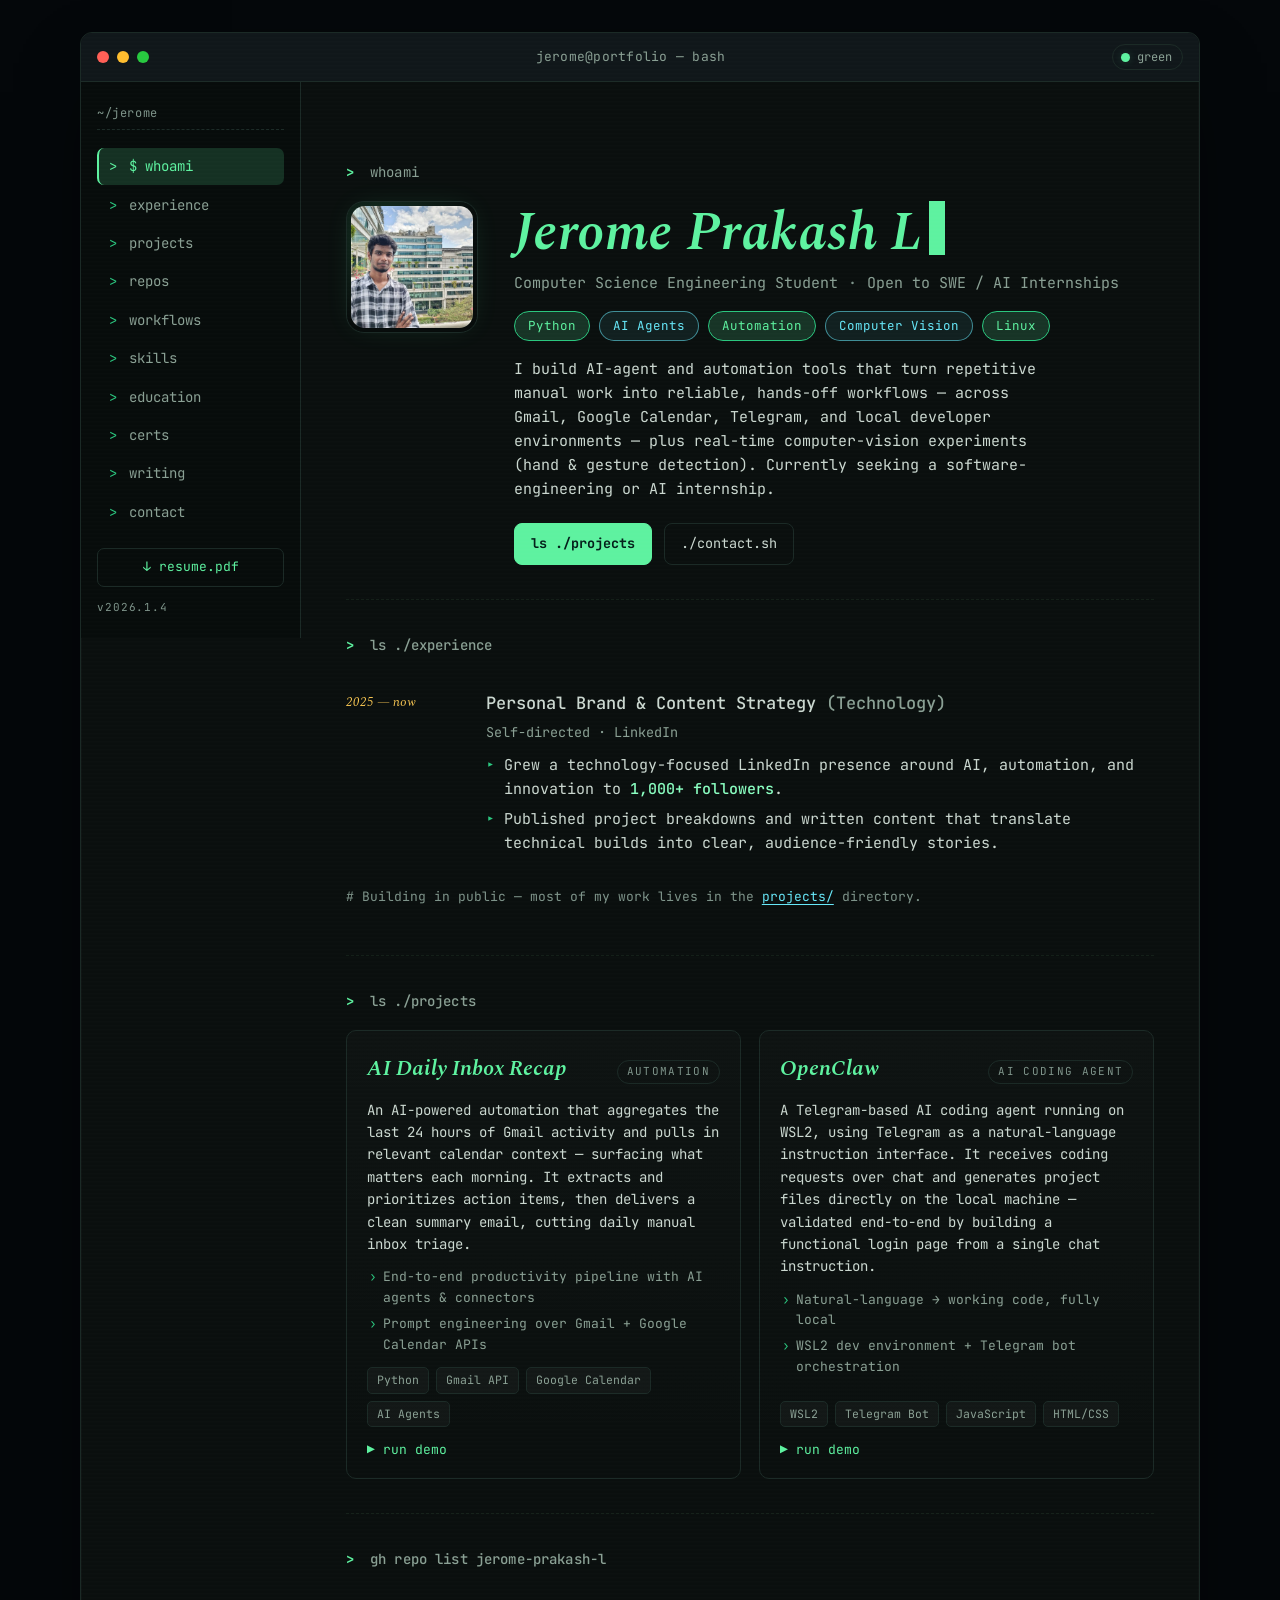
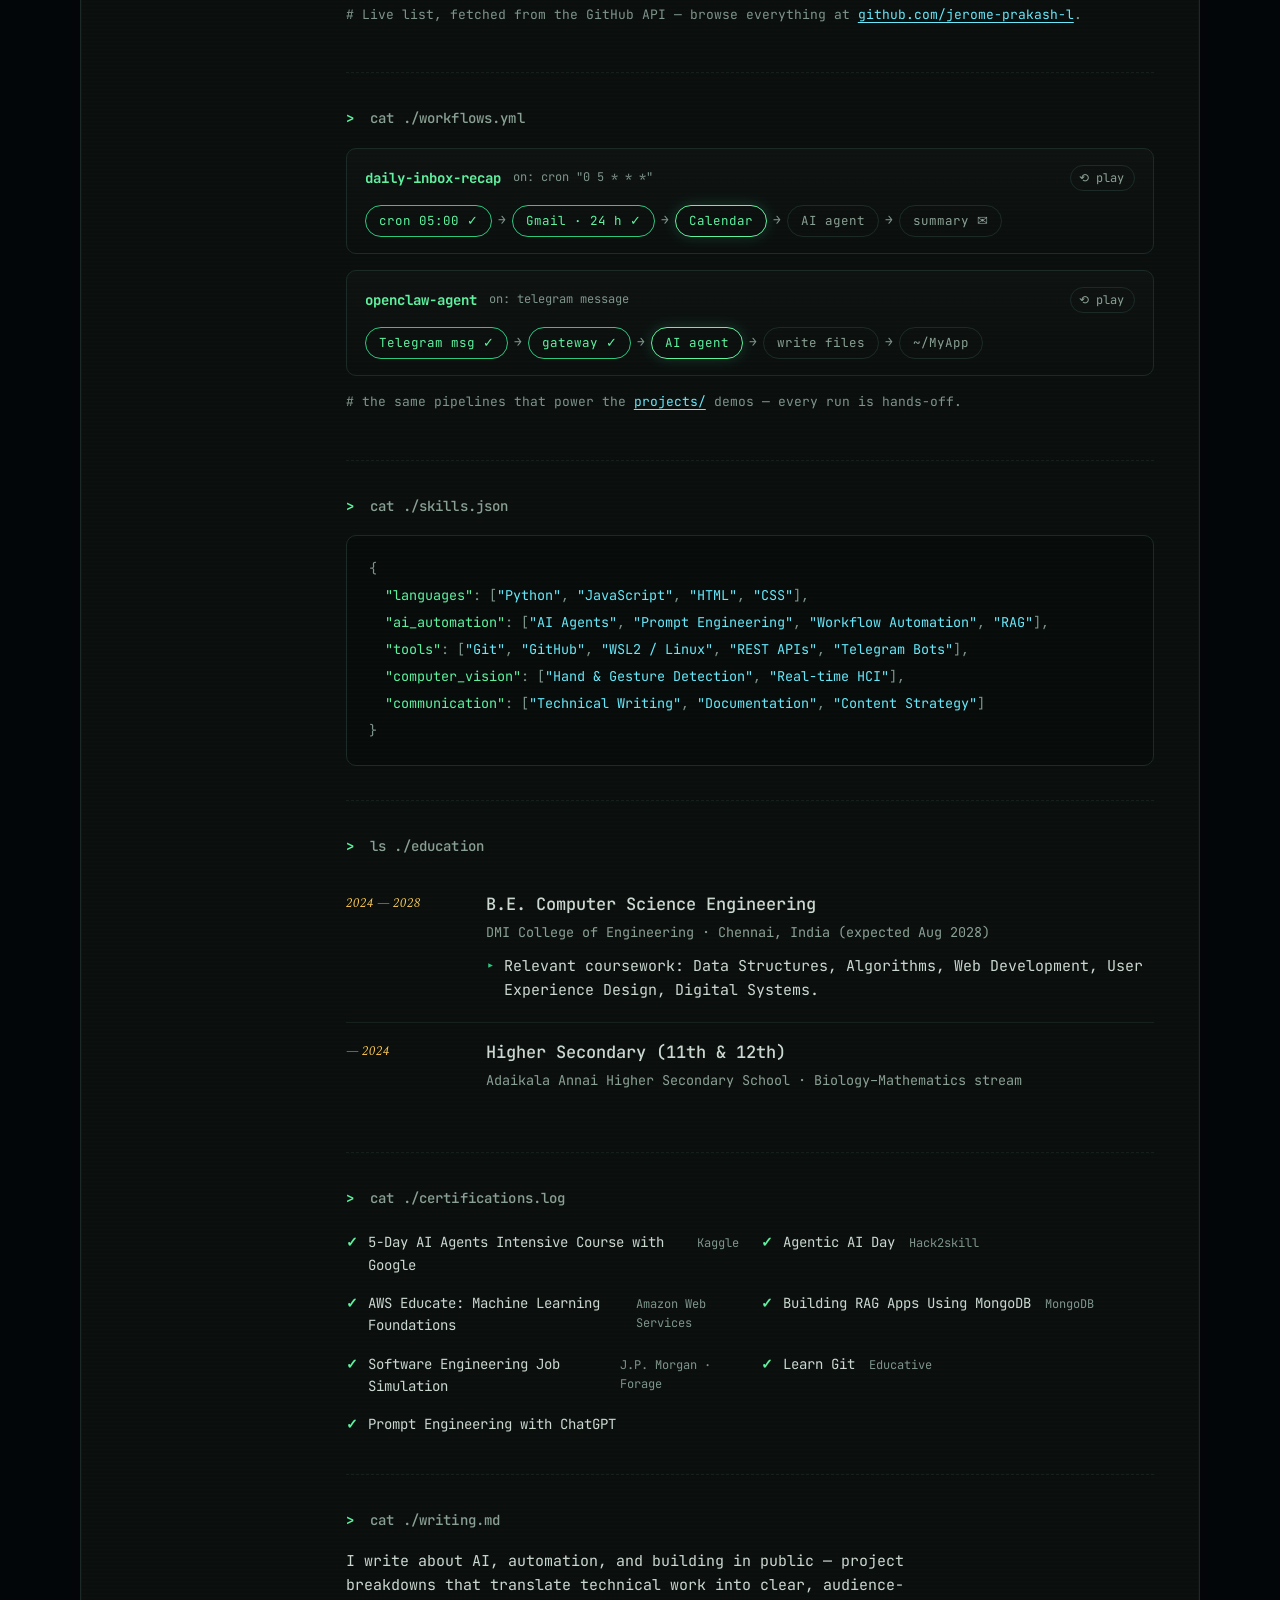
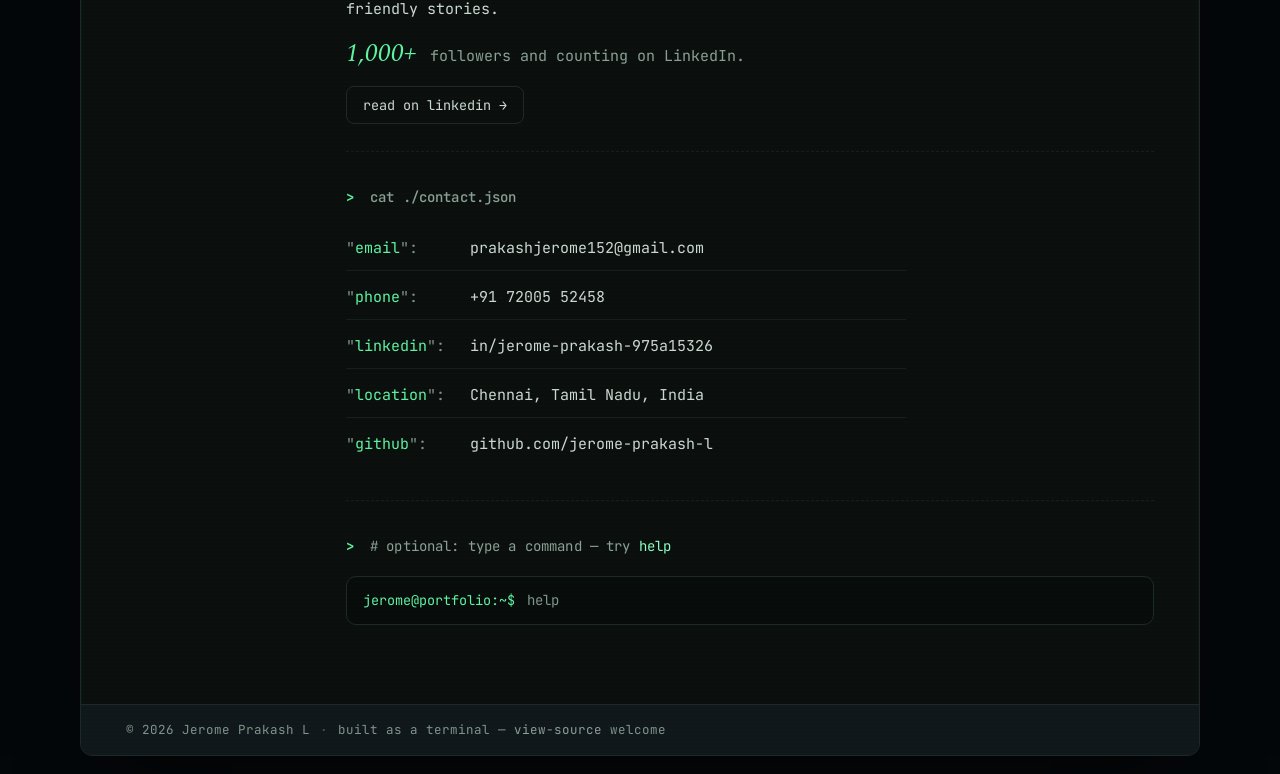
==== index.html @ 801bd805 "Make demos interactive: build menu, chat input, recap controls, workflows OpenClaw demo v2: - Agent " ====
<!DOCTYPE html>
<html lang="en" data-theme="green">
<head>
  <meta charset="UTF-8" />
  <meta name="viewport" content="width=device-width, initial-scale=1.0" />
  <title>Jerome Prakash L — AI Agents · Automation · Computer Vision</title>
  <meta name="description" content="Portfolio of Jerome Prakash L — CSE student building AI agents, automation tools, and computer-vision experiments in Python. Open to SWE/AI internships." />
  <meta name="author" content="Jerome Prakash L" />
  <meta name="theme-color" content="#04070a" />

  <!-- Open Graph / social preview -->
  <meta property="og:type" content="website" />
  <meta property="og:title" content="Jerome Prakash L — Terminal Portfolio" />
  <meta property="og:description" content="CSE student building AI agents & automation tools. Python · AI Agents · Automation · Computer Vision." />
  <meta name="twitter:card" content="summary_large_image" />
  <meta property="og:url" content="https://jerome-prakash-l.github.io/elonmusk_jp/" />
  <meta property="og:image" content="https://jerome-prakash-l.github.io/elonmusk_jp/og-image.png" />
  <meta property="og:image:width" content="1200" />
  <meta property="og:image:height" content="630" />
  <link rel="canonical" href="https://jerome-prakash-l.github.io/elonmusk_jp/" />

  <!-- Structured data for search engines -->
  <script type="application/ld+json">
  {
    "@context": "https://schema.org",
    "@type": "Person",
    "name": "Jerome Prakash L",
    "url": "https://jerome-prakash-l.github.io/elonmusk_jp/",
    "image": "https://jerome-prakash-l.github.io/elonmusk_jp/assets/jerome-profile.jpg",
    "jobTitle": "Computer Science Engineering Student",
    "email": "mailto:prakashjerome152@gmail.com",
    "address": {
      "@type": "PostalAddress",
      "addressLocality": "Chennai",
      "addressRegion": "Tamil Nadu",
      "addressCountry": "IN"
    },
    "alumniOf": {
      "@type": "CollegeOrUniversity",
      "name": "DMI College of Engineering"
    },
    "sameAs": [
      "https://www.linkedin.com/in/jerome-prakash-975a15326",
      "https://github.com/jerome-prakash-l"
    ],
    "knowsAbout": ["AI Agents", "Workflow Automation", "Computer Vision", "Python", "JavaScript", "Prompt Engineering"]
  }
  </script>

  <!-- Inline SVG favicon: terminal prompt -->
  <link rel="icon" href="data:image/svg+xml,%3Csvg xmlns='http://www.w3.org/2000/svg' viewBox='0 0 32 32'%3E%3Crect width='32' height='32' rx='6' fill='%230b1110'/%3E%3Cpath d='M7 10l6 6-6 6' fill='none' stroke='%235ef2a0' stroke-width='2.5' stroke-linecap='round' stroke-linejoin='round'/%3E%3Cline x1='16' y1='22' x2='25' y2='22' stroke='%235ef2a0' stroke-width='2.5' stroke-linecap='round'/%3E%3C/svg%3E" />

  <!-- Fonts: monospace for UI, serif italic for display names (graceful fallback if offline) -->
  <link rel="preconnect" href="https://fonts.googleapis.com" />
  <link rel="preconnect" href="https://fonts.gstatic.com" crossorigin />
  <link href="https://fonts.googleapis.com/css2?family=JetBrains+Mono:wght@400;500;700&family=Spectral:ital,wght@1,500;1,600&display=swap" rel="stylesheet" />

  <link rel="stylesheet" href="styles.css" />
</head>
<body>
  <a class="skip-link" href="#content">Skip to content</a>

  <div class="screen">
    <div class="terminal">

      <!-- ===== Title bar ===== -->
      <div class="titlebar">
        <div class="lights" aria-hidden="true">
          <span class="light light--red"></span>
          <span class="light light--amber"></span>
          <span class="light light--green"></span>
        </div>
        <div class="titlebar__title">jerome@portfolio — bash</div>
        <div class="titlebar__controls">
          <button id="theme-toggle" class="ghost-btn" type="button" aria-label="Switch colour theme" title="Switch theme (green / amber)">
            <span class="theme-dot" aria-hidden="true"></span><span class="theme-name">green</span>
          </button>
        </div>
      </div>

      <!-- ===== Window body: sidebar + content ===== -->
      <div class="window-body">

        <!-- Sidebar navigation -->
        <aside class="sidebar" aria-label="Site sections">
          <div class="sidebar__path">~/jerome</div>
          <nav class="sidebar__nav">
            <a class="nav-link is-active" href="#whoami" data-cmd="whoami"><span class="nav-prompt">&gt;</span> $ whoami</a>
            <a class="nav-link" href="#experience" data-cmd="experience"><span class="nav-prompt">&gt;</span> experience</a>
            <a class="nav-link" href="#projects" data-cmd="projects"><span class="nav-prompt">&gt;</span> projects</a>
            <a class="nav-link" href="#repos" data-cmd="repos"><span class="nav-prompt">&gt;</span> repos</a>
            <a class="nav-link" href="#workflows" data-cmd="workflows"><span class="nav-prompt">&gt;</span> workflows</a>
            <a class="nav-link" href="#skills" data-cmd="skills"><span class="nav-prompt">&gt;</span> skills</a>
            <a class="nav-link" href="#education" data-cmd="education"><span class="nav-prompt">&gt;</span> education</a>
            <a class="nav-link" href="#certs" data-cmd="certs"><span class="nav-prompt">&gt;</span> certs</a>
            <a class="nav-link" href="#writing" data-cmd="writing"><span class="nav-prompt">&gt;</span> writing</a>
            <a class="nav-link" href="#contact" data-cmd="contact"><span class="nav-prompt">&gt;</span> contact</a>
          </nav>
          <div class="sidebar__foot">
            <a class="sidebar__resume" href="Jerome_Prakash_L_Resume.pdf" target="_blank" rel="noopener">&#8595; resume.pdf</a>
            <div class="sidebar__version">v2026.1.4</div>
          </div>
        </aside>

        <!-- Main content -->
        <main class="content" id="content">

          <!-- ===== whoami ===== -->
          <section class="section" id="whoami" aria-labelledby="typed-name">
            <p class="cmd" id="whoami-cmd"><span class="cmd__prompt">&gt;</span> whoami</p>
            <div class="whoami">
              <div class="avatar">
                <img class="avatar__photo" src="assets/jerome-profile.jpg" alt="Portrait of Jerome Prakash L" width="900" height="675" decoding="async" fetchpriority="high" />
              </div>
              <div class="whoami__body">
                <h1 class="display-name" id="typed-name" aria-label="Jerome Prakash L">Jerome Prakash L<span class="cursor" aria-hidden="true"></span></h1>
                <p class="whoami__role">Computer Science Engineering Student<span class="dot-sep">·</span>Open to SWE / AI Internships</p>
                <div class="badges" role="list" aria-label="Focus areas">
                  <span class="badge" role="listitem">Python</span>
                  <span class="badge badge--alt" role="listitem">AI Agents</span>
                  <span class="badge" role="listitem">Automation</span>
                  <span class="badge badge--alt" role="listitem">Computer Vision</span>
                  <span class="badge" role="listitem">Linux</span>
                </div>
                <p class="whoami__bio">
                  I build AI-agent and automation tools that turn repetitive manual work into
                  reliable, hands-off workflows — across Gmail, Google Calendar, Telegram, and
                  local developer environments — plus real-time computer-vision experiments
                  (hand &amp; gesture detection). Currently seeking a software-engineering or AI internship.
                </p>
                <div class="whoami__actions">
                  <a class="btn btn--solid" href="#projects" data-cmd="projects" aria-label="View projects">ls ./projects</a>
                  <a class="btn" href="#contact" data-cmd="contact" aria-label="Contact me">./contact.sh</a>
                </div>
              </div>
            </div>
          </section>

          <!-- ===== experience ===== -->
          <section class="section" id="experience" aria-labelledby="experience-cmd">
            <h2 class="cmd" id="experience-cmd"><span class="cmd__prompt">&gt;</span> ls ./experience</h2>
            <ol class="timeline">
              <li class="timeline__item">
                <div class="timeline__when">2025 — now</div>
                <div class="timeline__what">
                  <h3 class="timeline__role">Personal Brand &amp; Content Strategy <span class="muted">(Technology)</span></h3>
                  <p class="timeline__org">Self-directed · LinkedIn</p>
                  <ul class="bullets">
                    <li>Grew a technology-focused LinkedIn presence around AI, automation, and innovation to <strong>1,000+ followers</strong>.</li>
                    <li>Published project breakdowns and written content that translate technical builds into clear, audience-friendly stories.</li>
                  </ul>
                </div>
              </li>
            </ol>
            <p class="note"># Building in public — most of my work lives in the <a href="#projects" data-cmd="projects">projects/</a> directory.</p>
          </section>

          <!-- ===== projects ===== -->
          <section class="section" id="projects" aria-labelledby="projects-cmd">
            <h2 class="cmd" id="projects-cmd"><span class="cmd__prompt">&gt;</span> ls ./projects</h2>
            <div class="projects">

              <article class="project">
                <header class="project__head">
                  <h3 class="project__title">AI Daily Inbox Recap</h3>
                  <span class="project__type">automation</span>
                </header>
                <p class="project__desc">
                  An AI-powered automation that aggregates the last 24 hours of Gmail activity and
                  pulls in relevant calendar context — surfacing what matters each morning. It extracts
                  and prioritizes action items, then delivers a clean summary email, cutting daily manual inbox triage.
                </p>
                <ul class="project__points">
                  <li>End-to-end productivity pipeline with AI agents &amp; connectors</li>
                  <li>Prompt engineering over Gmail + Google Calendar APIs</li>
                </ul>
                <div class="tags" aria-label="Tech stack">
                  <span class="tag">Python</span>
                  <span class="tag">Gmail API</span>
                  <span class="tag">Google Calendar</span>
                  <span class="tag">AI Agents</span>
                </div>
                <div class="project__links">
                  <button type="button" class="proj-link demo-toggle" data-demo="recap" aria-controls="demo-recap">▶ run demo</button>
                </div>
              </article>

              <article class="project">
                <header class="project__head">
                  <h3 class="project__title">OpenClaw</h3>
                  <span class="project__type">AI coding agent</span>
                </header>
                <p class="project__desc">
                  A Telegram-based AI coding agent running on WSL2, using Telegram as a natural-language
                  instruction interface. It receives coding requests over chat and generates project files
                  directly on the local machine — validated end-to-end by building a functional login page
                  from a single chat instruction.
                </p>
                <ul class="project__points">
                  <li>Natural-language → working code, fully local</li>
                  <li>WSL2 dev environment + Telegram bot orchestration</li>
                </ul>
                <div class="tags" aria-label="Tech stack">
                  <span class="tag">WSL2</span>
                  <span class="tag">Telegram Bot</span>
                  <span class="tag">JavaScript</span>
                  <span class="tag">HTML/CSS</span>
                </div>
                <div class="project__links">
                  <button type="button" class="proj-link demo-toggle" data-demo="openclaw" aria-controls="demo-openclaw">▶ run demo</button>
                </div>
              </article>

            </div>

            <!-- ===== project demos: simulated replays, played by demosApp() ===== -->
            <div class="demo" id="demo-openclaw" hidden>
              <div class="demo__bar">
                <span class="demo__title">OpenClaw — telegram</span>
                <span class="demo__controls">
                  <button type="button" class="ghost-btn demo-replay" data-demo="openclaw">⟲ replay</button>
                  <button type="button" class="ghost-btn demo-close" aria-label="Close demo">✕</button>
                </span>
              </div>
              <div class="demo__stage" aria-live="polite"></div>
              <div class="demo__chatline">
                <label class="demo__chat-prompt" for="openclaw-input">you@telegram:</label>
                <input
                  id="openclaw-input"
                  class="demo__chat-input"
                  type="text"
                  autocomplete="off"
                  autocapitalize="off"
                  spellcheck="false"
                  placeholder="try: todo app · login page · chatbot"
                  aria-label="Message the OpenClaw demo" />
              </div>
              <p class="note demo__note"># simulated demo — the real agent runs on WSL2, driven over Telegram</p>
            </div>

            <div class="demo" id="demo-recap" hidden>
              <div class="demo__bar">
                <span class="demo__title">daily-inbox-recap — cron 05:00</span>
                <span class="demo__controls">
                  <button type="button" class="ghost-btn demo-replay" data-demo="recap">⟲ replay</button>
                  <button type="button" class="ghost-btn demo-close" aria-label="Close demo">✕</button>
                </span>
              </div>
              <div class="demo__ctrl">
                <span class="demo__status"><span class="demo__status-dot" aria-hidden="true"></span> active</span>
                <span class="demo__next">next run: <span id="recap-next">tomorrow 05:00</span></span>
                <label class="demo__interval">interval
                  <select id="recap-interval" aria-label="Recap interval">
                    <option value="daily" selected>daily</option>
                    <option value="weekly">weekly</option>
                  </select>
                </label>
                <button type="button" class="ghost-btn demo-runnow">▶ run now</button>
              </div>
              <div class="demo__stage" aria-live="polite"></div>
              <p class="note demo__note"># simulated replay — the real automation runs on Gmail + Google Calendar connectors</p>
            </div>

            <!-- the mini apps OpenClaw "builds" in its demo -->
            <template id="demo-login-template">
              <div class="demo-login">
                <div class="demo-login__title">Welcome back</div>
                <label class="demo-login__label">username
                  <input class="demo-login__input" type="text" placeholder="jerome" />
                </label>
                <label class="demo-login__label">password
                  <input class="demo-login__input" type="password" placeholder="••••••••" />
                </label>
                <button type="button" class="demo-login__btn">Sign in</button>
              </div>
            </template>

            <template id="demo-todo-template">
              <div class="demo-login demo-todo">
                <div class="demo-login__title">My Tasks</div>
                <div class="demo-todo__addrow">
                  <input class="demo-login__input demo-todo__input" type="text" placeholder="new task…" aria-label="New task" />
                  <button type="button" class="demo-login__btn demo-todo__add">add</button>
                </div>
                <ul class="demo-todo__list">
                  <li><label class="demo-todo__item"><input type="checkbox" /> <span>ship portfolio demos</span></label></li>
                  <li><label class="demo-todo__item"><input type="checkbox" /> <span>apply to internships</span></label></li>
                </ul>
              </div>
            </template>

            <template id="demo-bot-template">
              <div class="demo-login demo-bot">
                <div class="demo-login__title">chatbot.py</div>
                <div class="demo-bot__log"><div class="demo-bot__line">&gt;&gt;&gt; bot ready — say hi</div></div>
                <input class="demo-login__input demo-bot__input" type="text" placeholder="say something…" aria-label="Message the chatbot" />
              </div>
            </template>
          </section>

          <!-- ===== repos (live from the GitHub API — progressive enhancement) ===== -->
          <section class="section" id="repos" aria-labelledby="repos-cmd">
            <h2 class="cmd" id="repos-cmd"><span class="cmd__prompt">&gt;</span> gh repo list jerome-prakash-l</h2>
            <div class="projects" id="repo-grid" aria-live="polite"></div>
            <p class="note">
              # Live list, fetched from the GitHub API — browse everything at
              <a href="https://github.com/jerome-prakash-l?tab=repositories" target="_blank" rel="noopener">github.com/jerome-prakash-l</a>.
            </p>
          </section>

          <!-- ===== workflows (animated pipelines, played by workflowsApp) ===== -->
          <section class="section" id="workflows" aria-labelledby="workflows-cmd">
            <h2 class="cmd" id="workflows-cmd"><span class="cmd__prompt">&gt;</span> cat ./workflows.yml</h2>
            <div class="wfs">

              <div class="wf" data-wf="recap">
                <div class="wf__head">
                  <span class="wf__name">daily-inbox-recap</span>
                  <span class="wf__on">on: cron "0 5 * * *"</span>
                  <button type="button" class="ghost-btn wf-play">⟲ play</button>
                </div>
                <div class="wf__pipe" role="list" aria-label="daily-inbox-recap pipeline">
                  <span class="wf__node" role="listitem">cron 05:00</span>
                  <span class="wf__arrow" aria-hidden="true">→</span>
                  <span class="wf__node" role="listitem">Gmail · 24 h</span>
                  <span class="wf__arrow" aria-hidden="true">→</span>
                  <span class="wf__node" role="listitem">Calendar</span>
                  <span class="wf__arrow" aria-hidden="true">→</span>
                  <span class="wf__node" role="listitem">AI agent</span>
                  <span class="wf__arrow" aria-hidden="true">→</span>
                  <span class="wf__node" role="listitem">summary ✉</span>
                </div>
              </div>

              <div class="wf" data-wf="openclaw">
                <div class="wf__head">
                  <span class="wf__name">openclaw-agent</span>
                  <span class="wf__on">on: telegram message</span>
                  <button type="button" class="ghost-btn wf-play">⟲ play</button>
                </div>
                <div class="wf__pipe" role="list" aria-label="openclaw-agent pipeline">
                  <span class="wf__node" role="listitem">Telegram msg</span>
                  <span class="wf__arrow" aria-hidden="true">→</span>
                  <span class="wf__node" role="listitem">gateway</span>
                  <span class="wf__arrow" aria-hidden="true">→</span>
                  <span class="wf__node" role="listitem">AI agent</span>
                  <span class="wf__arrow" aria-hidden="true">→</span>
                  <span class="wf__node" role="listitem">write files</span>
                  <span class="wf__arrow" aria-hidden="true">→</span>
                  <span class="wf__node" role="listitem">~/MyApp</span>
                </div>
              </div>

            </div>
            <p class="note"># the same pipelines that power the <a href="#projects" data-cmd="projects">projects/</a> demos — every run is hands-off.</p>
          </section>

          <!-- ===== skills ===== -->
          <section class="section" id="skills" aria-labelledby="skills-cmd">
            <h2 class="cmd" id="skills-cmd"><span class="cmd__prompt">&gt;</span> cat ./skills.json</h2>
            <pre class="json" aria-label="Skills as JSON"><code><span class="p">{</span>
  <span class="k">"languages"</span><span class="p">:</span> <span class="p">[</span><span class="s">"Python"</span><span class="p">,</span> <span class="s">"JavaScript"</span><span class="p">,</span> <span class="s">"HTML"</span><span class="p">,</span> <span class="s">"CSS"</span><span class="p">]</span><span class="p">,</span>
  <span class="k">"ai_automation"</span><span class="p">:</span> <span class="p">[</span><span class="s">"AI Agents"</span><span class="p">,</span> <span class="s">"Prompt Engineering"</span><span class="p">,</span> <span class="s">"Workflow Automation"</span><span class="p">,</span> <span class="s">"RAG"</span><span class="p">]</span><span class="p">,</span>
  <span class="k">"tools"</span><span class="p">:</span> <span class="p">[</span><span class="s">"Git"</span><span class="p">,</span> <span class="s">"GitHub"</span><span class="p">,</span> <span class="s">"WSL2 / Linux"</span><span class="p">,</span> <span class="s">"REST APIs"</span><span class="p">,</span> <span class="s">"Telegram Bots"</span><span class="p">]</span><span class="p">,</span>
  <span class="k">"computer_vision"</span><span class="p">:</span> <span class="p">[</span><span class="s">"Hand &amp; Gesture Detection"</span><span class="p">,</span> <span class="s">"Real-time HCI"</span><span class="p">]</span><span class="p">,</span>
  <span class="k">"communication"</span><span class="p">:</span> <span class="p">[</span><span class="s">"Technical Writing"</span><span class="p">,</span> <span class="s">"Documentation"</span><span class="p">,</span> <span class="s">"Content Strategy"</span><span class="p">]</span>
<span class="p">}</span></code></pre>
          </section>

          <!-- ===== education ===== -->
          <section class="section" id="education" aria-labelledby="education-cmd">
            <h2 class="cmd" id="education-cmd"><span class="cmd__prompt">&gt;</span> ls ./education</h2>
            <ol class="timeline">
              <li class="timeline__item">
                <div class="timeline__when">2024 — 2028</div>
                <div class="timeline__what">
                  <h3 class="timeline__role">B.E. Computer Science Engineering</h3>
                  <p class="timeline__org">DMI College of Engineering · Chennai, India <span class="muted">(expected Aug 2028)</span></p>
                  <ul class="bullets">
                    <li>Relevant coursework: Data Structures, Algorithms, Web Development, User Experience Design, Digital Systems.</li>
                  </ul>
                </div>
              </li>
              <li class="timeline__item">
                <div class="timeline__when">— 2024</div>
                <div class="timeline__what">
                  <h3 class="timeline__role">Higher Secondary (11th &amp; 12th)</h3>
                  <p class="timeline__org">Adaikala Annai Higher Secondary School · Biology–Mathematics stream</p>
                </div>
              </li>
            </ol>
          </section>

          <!-- ===== certifications ===== -->
          <section class="section" id="certs" aria-labelledby="certs-cmd">
            <h2 class="cmd" id="certs-cmd"><span class="cmd__prompt">&gt;</span> cat ./certifications.log</h2>
            <ul class="certs">
              <li class="cert"><span class="cert__bullet" aria-hidden="true">✓</span> 5-Day AI Agents Intensive Course with Google <span class="cert__by">Kaggle</span></li>
              <li class="cert"><span class="cert__bullet" aria-hidden="true">✓</span> Agentic AI Day <span class="cert__by">Hack2skill</span></li>
              <li class="cert"><span class="cert__bullet" aria-hidden="true">✓</span> AWS Educate: Machine Learning Foundations <span class="cert__by">Amazon Web Services</span></li>
              <li class="cert"><span class="cert__bullet" aria-hidden="true">✓</span> Building RAG Apps Using MongoDB <span class="cert__by">MongoDB</span></li>
              <li class="cert"><span class="cert__bullet" aria-hidden="true">✓</span> Software Engineering Job Simulation <span class="cert__by">J.P. Morgan · Forage</span></li>
              <li class="cert"><span class="cert__bullet" aria-hidden="true">✓</span> Learn Git <span class="cert__by">Educative</span></li>
              <li class="cert"><span class="cert__bullet" aria-hidden="true">✓</span> Prompt Engineering with ChatGPT</li>
            </ul>
          </section>

          <!-- ===== writing ===== -->
          <section class="section" id="writing" aria-labelledby="writing-cmd">
            <h2 class="cmd" id="writing-cmd"><span class="cmd__prompt">&gt;</span> cat ./writing.md</h2>
            <div class="writing">
              <p class="writing__lead">
                I write about AI, automation, and building in public — project breakdowns that translate
                technical work into clear, audience-friendly stories.
              </p>
              <p class="writing__stat"><span class="writing__num">1,000+</span> followers and counting on LinkedIn.</p>
              <a class="btn" href="https://www.linkedin.com/in/jerome-prakash-975a15326" target="_blank" rel="noopener">read on linkedin →</a>
            </div>
          </section>

          <!-- ===== contact ===== -->
          <section class="section" id="contact" aria-labelledby="contact-cmd">
            <h2 class="cmd" id="contact-cmd"><span class="cmd__prompt">&gt;</span> cat ./contact.json</h2>
            <ul class="contact">
              <li class="contact__row">
                <span class="contact__key">email</span>
                <a class="contact__val" href="https://mail.google.com/mail/?view=cm&amp;fs=1&amp;to=prakashjerome152@gmail.com&amp;su=Hi%20Jerome%2C%20saw%20your%20portfolio" target="_blank" rel="noopener">prakashjerome152@gmail.com</a>
              </li>
              <li class="contact__row">
                <span class="contact__key">phone</span>
                <a class="contact__val" href="tel:+917200552458">+91 72005 52458</a>
              </li>
              <li class="contact__row">
                <span class="contact__key">linkedin</span>
                <a class="contact__val" href="https://www.linkedin.com/in/jerome-prakash-975a15326" target="_blank" rel="noopener">in/jerome-prakash-975a15326</a>
              </li>
              <li class="contact__row">
                <span class="contact__key">location</span>
                <span class="contact__val">Chennai, Tamil Nadu, India</span>
              </li>
              <li class="contact__row">
                <span class="contact__key">github</span>
                <a class="contact__val" href="https://github.com/jerome-prakash-l" target="_blank" rel="noopener">github.com/jerome-prakash-l</a>
              </li>
            </ul>
          </section>

          <!-- ===== interactive console (progressive enhancement / delight layer) ===== -->
          <section class="section console-section" id="console" aria-label="Interactive command line">
            <p class="cmd"><span class="cmd__prompt">&gt;</span> # optional: type a command — try <code>help</code></p>
            <div class="console" id="console-box">
              <div class="console__log" id="console-log" aria-live="polite"></div>
              <div class="console__inputline">
                <label class="console__prompt" for="console-input">jerome@portfolio:~$</label>
                <input
                  id="console-input"
                  class="console__input"
                  type="text"
                  autocomplete="off"
                  autocapitalize="off"
                  spellcheck="false"
                  aria-label="Terminal command input"
                  placeholder="help" />
              </div>
            </div>
          </section>

        </main>
      </div>

      <footer class="footer">
        <span>© <span id="year">2026</span> Jerome Prakash L</span>
        <span class="footer__sep">·</span>
        <span>built as a terminal — <code>view-source</code> welcome</span>
      </footer>
    </div>
  </div>

  <script src="script.js" defer></script>
</body>
</html>
---- styles.css ----
/* =========================================================================
   Jerome Prakash L — Terminal OS Portfolio
   Pure CSS, no build step. Theme via [data-theme] on <html>.
   ========================================================================= */

/* ---------- Theme tokens ---------- */
:root {
  --bg:          #04070a;
  --term-bg:     #0a0f0e;
  --term-bar:    #10171a;
  --sidebar-bg:  #070c0b;
  --border:      #1b2a26;
  --border-soft: #142019;

  --text:        #cbd8d0;   /* primary body */
  --text-dim:    #8aa094;   /* secondary (AA on term-bg) */
  --text-faint:  #7e948a;   /* small meta text — kept >=4.5:1 on term/sidebar bg */

  --accent:      #5ef2a0;   /* primary green */
  --accent-soft: #8affc1;
  --accent-deep: #2bc77f;
  --prompt:      #5ef2a0;
  --cyan:        #67e8f9;   /* links / json strings */
  --amber:       #f5c451;   /* numbers / highlights */
  --accent-glow: rgba(94, 242, 160, 0.16);

  --red:   #ff5f56;
  --yellow:#ffbd2e;
  --green: #27c93f;

  --font-mono: "JetBrains Mono", ui-monospace, SFMono-Regular, "SF Mono", Menlo, Consolas, "Liberation Mono", monospace;
  --font-serif: "Spectral", Georgia, "Times New Roman", serif;

  --maxw: 1120px;
  --radius: 12px;
  --gap: clamp(18px, 3vw, 36px);
}

/* Amber / phosphor theme */
:root[data-theme="amber"] {
  --term-bg:     #0c0a06;
  --term-bar:    #15110a;
  --sidebar-bg:  #0a0805;
  --border:      #2c2310;
  --border-soft: #1f1809;
  --text:        #e6d6b0;
  --text-dim:    #b29a6a;
  --text-faint:  #998150;
  --accent:      #f5c451;
  --accent-soft: #ffe08a;
  --accent-deep: #d29922;
  --prompt:      #f5c451;
  --cyan:        #f0b84a;
  --amber:       #ffd277;
  --accent-glow: rgba(245, 196, 81, 0.16);
}

/* ---------- Reset ---------- */
*, *::before, *::after { box-sizing: border-box; }
html { scroll-behavior: smooth; }
body {
  margin: 0;
  font-family: var(--font-mono);
  font-size: 15px;
  line-height: 1.6;
  color: var(--text);
  background:
    radial-gradient(1200px 600px at 80% -10%, rgba(94,242,160,0.05), transparent 60%),
    var(--bg);
  -webkit-font-smoothing: antialiased;
  text-rendering: optimizeLegibility;
}
a { color: var(--cyan); text-decoration: none; }
a:hover { text-decoration: underline; text-underline-offset: 3px; }
/* Links inside running text get a non-colour cue at rest (WCAG 1.4.1) */
.note a, .whoami__bio a, .project__desc a, .bullets a, .writing__lead a { text-decoration: underline; text-underline-offset: 3px; }
h1, h2, h3 { margin: 0; font-weight: 500; }
ul, ol { margin: 0; padding: 0; list-style: none; }
code { font-family: var(--font-mono); }

/* Accessible focus ring everywhere */
:focus-visible {
  outline: 2px solid var(--accent);
  outline-offset: 2px;
  border-radius: 4px;
}

.skip-link {
  position: absolute;
  left: -999px;
  top: 8px;
  z-index: 50;
  background: var(--accent);
  color: #04201a;
  padding: 8px 14px;
  border-radius: 6px;
  font-weight: 700;
}
.skip-link:focus { left: 12px; }

/* ---------- Screen + terminal shell ---------- */
.screen {
  min-height: 100vh;
  min-height: 100dvh;
  padding: clamp(10px, 2.5vw, 34px);
  display: flex;
  justify-content: center;
  align-items: flex-start;
}

.terminal {
  width: 100%;
  max-width: var(--maxw);
  background: var(--term-bg);
  border: 1px solid var(--border);
  border-radius: var(--radius);
  overflow: hidden; /* fallback for older engines */
  overflow: clip;   /* clips corners + scanline WITHOUT a scroll container, so the sticky sidebar still pins */
  box-shadow:
    0 30px 80px -30px rgba(0,0,0,0.8),
    0 0 0 1px rgba(255,255,255,0.02) inset;
  position: relative;
}

/* very subtle scanline texture — disabled for reduced motion / contrast safety */
.terminal::after {
  content: "";
  position: absolute;
  inset: 0;
  pointer-events: none;
  background: repeating-linear-gradient(
    to bottom,
    rgba(255,255,255,0.012) 0px,
    rgba(255,255,255,0.012) 1px,
    transparent 2px,
    transparent 4px
  );
  opacity: 0.5;
  z-index: 5;
  mix-blend-mode: screen;
}

/* ---------- Title bar ---------- */
.titlebar {
  display: flex;
  align-items: center;
  gap: 14px;
  padding: 11px 16px;
  background: var(--term-bar);
  border-bottom: 1px solid var(--border);
}
.lights { display: flex; gap: 8px; }
.light { width: 12px; height: 12px; border-radius: 50%; display: inline-block; }
.light--red { background: var(--red); }
.light--amber { background: var(--yellow); }
.light--green { background: var(--green); }
.titlebar__title {
  flex: 1;
  text-align: center;
  color: var(--text-dim);
  font-size: 13px;
  letter-spacing: 0.02em;
}
.titlebar__controls { display: flex; align-items: center; }

.ghost-btn {
  font-family: var(--font-mono);
  font-size: 12px;
  color: var(--text-dim);
  background: transparent;
  border: 1px solid var(--border);
  border-radius: 999px;
  padding: 4px 10px 4px 8px;
  cursor: pointer;
  display: inline-flex;
  align-items: center;
  gap: 7px;
  transition: border-color .15s, color .15s;
}
.ghost-btn:hover { color: var(--text); border-color: var(--accent-deep); }
.theme-dot {
  width: 9px; height: 9px; border-radius: 50%;
  background: var(--accent);
  box-shadow: 0 0 8px var(--accent-glow);
}

/* ---------- Window body ---------- */
.window-body {
  display: grid;
  grid-template-columns: 220px 1fr;
  min-height: 70vh;
}

/* ---------- Sidebar ---------- */
.sidebar {
  background: var(--sidebar-bg);
  border-right: 1px solid var(--border);
  padding: 22px 16px;
  display: flex;
  flex-direction: column;
  gap: 18px;
  position: sticky;
  top: 0;
  align-self: start;
  max-height: 100vh;
  max-height: 100dvh;
}
.sidebar__path {
  color: var(--text-faint);
  font-size: 12px;
  letter-spacing: 0.05em;
  padding-bottom: 6px;
  border-bottom: 1px dashed var(--border);
}
.sidebar__nav { display: flex; flex-direction: column; gap: 2px; }
.nav-link {
  color: var(--text-dim);
  font-size: 14px;
  padding: 7px 10px;
  border-radius: 7px;
  border-left: 2px solid transparent;
  transition: background .15s, color .15s, border-color .15s;
  white-space: nowrap;
}
.nav-link:hover { color: var(--text); background: rgba(255,255,255,0.03); text-decoration: none; }
.nav-link.is-active {
  color: var(--accent);
  background: var(--accent-glow);
  border-left-color: var(--accent);
}
.nav-prompt { color: var(--accent-deep); margin-right: 4px; }
.nav-link.is-active .nav-prompt { color: var(--accent); }

.sidebar__foot { margin-top: auto; display: flex; flex-direction: column; gap: 12px; }
.sidebar__resume {
  font-size: 13px;
  color: var(--accent);
  border: 1px solid var(--border);
  border-radius: 7px;
  padding: 8px 10px;
  text-align: center;
  transition: border-color .15s, background .15s;
}
.sidebar__resume:hover { text-decoration: none; border-color: var(--accent-deep); background: var(--accent-glow); }
.sidebar__version { color: var(--text-faint); font-size: 11px; letter-spacing: 0.08em; }

/* ---------- Content ---------- */
.content {
  padding: clamp(20px, 3.5vw, 46px);
  min-width: 0;
}
.section { padding-block: clamp(20px, 3vw, 34px); border-bottom: 1px dashed var(--border-soft); scroll-margin-top: 18px; }
.section:last-of-type { border-bottom: none; }

.cmd {
  margin: 0 0 18px;
  color: var(--text-dim);
  font-size: 14px;
  letter-spacing: 0.01em;
}
.cmd__prompt { color: var(--accent); margin-right: 8px; font-weight: 700; }
.cmd code { color: var(--accent-soft); }

.muted { color: var(--text-dim); }
.note { color: var(--text-faint); font-size: 13px; margin-top: 16px; }
.dot-sep { margin: 0 10px; color: var(--text-faint); }

/* ---------- whoami ---------- */
.whoami { display: flex; gap: var(--gap); align-items: flex-start; flex-wrap: wrap; }
.avatar {
  flex: 0 0 auto;
  width: 132px; height: 132px;
  border-radius: 18px;
  padding: 4px;
  display: grid;
  place-items: center;
  background:
    radial-gradient(circle at 30% 25%, var(--accent-glow), transparent 70%),
    var(--sidebar-bg);
  border: 1px solid var(--border);
  box-shadow: 0 0 30px -10px var(--accent-glow);
  overflow: hidden;
  position: relative;
}
.avatar::after {
  content: "";
  position: absolute;
  inset: 4px;
  border-radius: 14px;
  box-shadow: inset 0 0 0 1px rgba(255,255,255,0.08);
  pointer-events: none;
}
.avatar__photo {
  width: 100%;
  height: 100%;
  display: block;
  border-radius: 14px;
  object-fit: cover;
  object-position: 38% 45%;
  filter: saturate(0.95) contrast(1.03);
}
.whoami__body { flex: 1 1 320px; min-width: 0; }
.display-name {
  font-family: var(--font-serif);
  font-style: italic;
  font-weight: 600;
  font-size: clamp(34px, 6vw, 54px);
  line-height: 1.05;
  color: var(--accent);
  letter-spacing: 0.01em;
}
.cursor {
  display: inline-block;
  width: 0.55ch;
  height: 1em;
  margin-left: 6px;
  background: var(--accent);
  vertical-align: -0.12em;
  animation: blink 1.05s steps(1) infinite;
}
@keyframes blink { 50% { opacity: 0; } }

.whoami__role { color: var(--text-dim); font-size: 15px; margin: 10px 0 16px; }
.whoami__bio { color: var(--text); max-width: 60ch; margin: 16px 0 0; }

.badges { display: flex; flex-wrap: wrap; gap: 9px; }
.badge {
  font-size: 12.5px;
  color: var(--accent);
  border: 1px solid var(--accent-deep);
  border-radius: 999px;
  padding: 4px 13px;
  background: var(--accent-glow);
}
.badge--alt {
  color: var(--cyan);
  border-color: var(--accent-deep); /* fallback */
  border-color: color-mix(in srgb, var(--cyan) 55%, transparent);
  background: color-mix(in srgb, var(--cyan) 8%, transparent); /* follows the active theme */
}

.whoami__actions { display: flex; flex-wrap: wrap; gap: 12px; margin-top: 22px; }
.btn {
  font-family: var(--font-mono);
  font-size: 13.5px;
  color: var(--text);
  border: 1px solid var(--border);
  border-radius: 8px;
  padding: 9px 16px;
  transition: border-color .15s, background .15s, color .15s, transform .12s;
}
.btn:hover { text-decoration: none; border-color: var(--accent-deep); background: rgba(255,255,255,0.03); transform: translateY(-1px); }
.btn--solid { color: #04201a; background: var(--accent); border-color: var(--accent); font-weight: 700; }
.btn--solid:hover { background: var(--accent-soft); border-color: var(--accent-soft); color: #04201a; }

/* ---------- timeline (experience / education) ---------- */
.timeline { display: flex; flex-direction: column; gap: 4px; }
.timeline__item {
  display: grid;
  grid-template-columns: 120px 1fr;
  gap: 20px;
  padding: 16px 0;
  position: relative;
}
.timeline__item + .timeline__item { border-top: 1px solid var(--border-soft); }
.timeline__when {
  color: var(--amber);
  font-size: 13px;
  font-style: italic;
  font-family: var(--font-serif);
  padding-top: 2px;
}
.timeline__role { font-size: 17px; color: var(--text); }
.timeline__org { color: var(--text-dim); font-size: 13.5px; margin: 4px 0 10px; }
.bullets { display: flex; flex-direction: column; gap: 6px; }
.bullets li { position: relative; padding-left: 18px; color: var(--text); }
.bullets li::before { content: "▸"; position: absolute; left: 0; color: var(--accent-deep); }
.bullets strong { color: var(--accent-soft); font-weight: 500; }

/* ---------- projects ---------- */
.projects { display: grid; grid-template-columns: repeat(auto-fit, minmax(280px, 1fr)); gap: 18px; }
.project {
  border: 1px solid var(--border);
  border-radius: 10px;
  padding: 20px;
  background: linear-gradient(180deg, rgba(255,255,255,0.015), transparent);
  transition: border-color .18s, transform .18s, box-shadow .18s;
  display: flex;
  flex-direction: column;
  gap: 12px;
}
.project:hover {
  border-color: var(--accent-deep);
  transform: translateY(-3px);
  box-shadow: 0 18px 40px -28px var(--accent), 0 0 0 1px var(--accent-glow) inset;
}
.project__head { display: flex; align-items: baseline; justify-content: space-between; gap: 12px; flex-wrap: wrap; }
.project__title {
  font-family: var(--font-serif);
  font-style: italic;
  font-weight: 600;
  font-size: 22px;
  color: var(--accent);
}
.project__type {
  font-size: 11px;
  text-transform: uppercase;
  letter-spacing: 0.12em;
  color: var(--text-faint);
  border: 1px solid var(--border);
  border-radius: 999px;
  padding: 2px 9px;
  white-space: nowrap;
}
.project__desc { color: var(--text); font-size: 14px; margin: 0; }
.project__points { display: flex; flex-direction: column; gap: 5px; }
.project__points li { position: relative; padding-left: 16px; font-size: 13px; color: var(--text-dim); }
.project__points li::before { content: "›"; position: absolute; left: 2px; color: var(--accent-deep); }
.tags { display: flex; flex-wrap: wrap; gap: 7px; margin-top: auto; }
.tag {
  font-size: 11.5px;
  color: var(--text-dim);
  background: rgba(255,255,255,0.03);
  border: 1px solid var(--border);
  border-radius: 5px;
  padding: 3px 9px;
}
.project__links { display: flex; gap: 16px; margin-top: 2px; }
.proj-link { font-size: 13px; color: var(--accent); }
.proj-link:hover { color: var(--accent-soft); }

/* ---------- project demos (simulated replays) ---------- */
button.proj-link {
  background: none;
  border: none;
  padding: 0;
  cursor: pointer;
  font-family: var(--font-mono);
}
.demo {
  margin-top: 18px;
  border: 1px solid var(--border);
  border-radius: 10px;
  background: var(--sidebar-bg);
  overflow: hidden;
}
.demo__bar {
  display: flex;
  align-items: center;
  justify-content: space-between;
  gap: 10px;
  padding: 8px 12px;
  background: var(--term-bar);
  border-bottom: 1px solid var(--border);
  font-size: 12.5px;
  color: var(--text-dim);
}
.demo__controls { display: flex; gap: 8px; }
.demo__stage {
  padding: 16px;
  display: flex;
  flex-direction: column;
  gap: 8px;
  min-height: 110px;
}
.demo__msg {
  max-width: 78%;
  padding: 8px 12px;
  border-radius: 12px;
  font-size: 13.5px;
  animation: demo-in .25s ease;
}
.demo__msg--user {
  align-self: flex-end;
  background: var(--accent-glow);
  border: 1px solid var(--accent-deep);
  border-bottom-right-radius: 4px;
}
.demo__msg--agent {
  align-self: flex-start;
  background: var(--term-bar);
  border: 1px solid var(--border);
  border-bottom-left-radius: 4px;
}
.demo__logline {
  font-size: 12.5px;
  color: var(--text-dim);
  white-space: pre-wrap;
  animation: demo-in .25s ease;
}
@keyframes demo-in {
  from { opacity: 0; transform: translateY(4px); }
  to { opacity: 1; transform: none; }
}
.demo__note { margin: 0; padding: 8px 12px 10px; }

.demo-login {
  align-self: flex-start;
  width: min(280px, 100%);
  border: 1px solid var(--border);
  border-radius: 10px;
  background: var(--term-bg);
  padding: 18px;
  display: flex;
  flex-direction: column;
  gap: 10px;
  animation: demo-in .3s ease;
}
.demo-login__title {
  font-family: var(--font-serif);
  font-style: italic;
  font-weight: 600;
  font-size: 20px;
  color: var(--accent);
}
.demo-login__label {
  display: flex;
  flex-direction: column;
  gap: 4px;
  font-size: 12px;
  color: var(--text-dim);
}
.demo-login__input {
  background: var(--sidebar-bg);
  border: 1px solid var(--border);
  border-radius: 6px;
  color: var(--text);
  font-family: var(--font-mono);
  font-size: 13px;
  padding: 7px 9px;
}
.demo-login__btn {
  margin-top: 4px;
  padding: 8px 12px;
  border-radius: 7px;
  border: 1px solid var(--accent);
  background: var(--accent);
  color: #04201a;
  font-family: var(--font-mono);
  font-weight: 700;
  font-size: 13px;
  cursor: pointer;
}
.demo-login__btn.is-done { background: transparent; color: var(--accent); }

.demo-mail {
  align-self: stretch;
  border: 1px solid var(--border);
  border-left: 3px solid var(--accent);
  border-radius: 8px;
  background: var(--term-bg);
  padding: 14px 16px;
  animation: demo-in .3s ease;
}
.demo-mail__subject { color: var(--accent); font-size: 14px; font-weight: 700; }
.demo-mail__meta { color: var(--text-faint); font-size: 11.5px; margin: 4px 0 10px; }
.demo-mail__lead { margin: 0 0 6px; color: var(--text); font-size: 13px; }
.demo-mail__list { display: flex; flex-direction: column; gap: 4px; margin: 0 0 10px; }
.demo-mail__list li { position: relative; padding-left: 16px; font-size: 12.5px; color: var(--text-dim); }
.demo-mail__list li::before { content: "▸"; position: absolute; left: 0; color: var(--accent-deep); }
.demo-mail__foot { margin: 0; color: var(--text-faint); font-size: 12px; }

/* choice chips the agent offers in the OpenClaw demo */
.demo__choices { display: flex; flex-wrap: wrap; gap: 8px; align-self: flex-start; }
.demo__choice {
  font-family: var(--font-mono);
  font-size: 12.5px;
  color: var(--accent);
  background: var(--accent-glow);
  border: 1px solid var(--accent-deep);
  border-radius: 999px;
  padding: 6px 14px;
  cursor: pointer;
  transition: border-color .15s, transform .12s;
  animation: demo-in .25s ease;
}
.demo__choice:hover { border-color: var(--accent); transform: translateY(-1px); }

/* free-text chat input at the bottom of the OpenClaw demo */
.demo__chatline {
  display: flex;
  align-items: center;
  gap: 10px;
  padding: 11px 16px;
  border-top: 1px solid var(--border-soft);
}
.demo__chat-prompt { color: var(--accent); font-size: 12.5px; white-space: nowrap; flex: 0 0 auto; }
.demo__chat-input {
  flex: 1;
  min-width: 0;
  background: transparent;
  border: none;
  color: var(--text);
  font-family: var(--font-mono);
  font-size: 13.5px;
  caret-color: var(--accent);
}
.demo__chat-input::placeholder { color: var(--text-faint); }
.demo__chat-input:focus:not(:focus-visible) { outline: none; }

/* recap automation control strip */
.demo__ctrl {
  display: flex;
  flex-wrap: wrap;
  align-items: center;
  gap: 8px 18px;
  padding: 9px 16px;
  border-bottom: 1px solid var(--border-soft);
  font-size: 12px;
  color: var(--text-dim);
}
.demo__status { display: inline-flex; align-items: center; gap: 6px; color: var(--accent); }
.demo__status-dot {
  width: 8px; height: 8px; border-radius: 50%;
  background: var(--accent);
  box-shadow: 0 0 8px var(--accent-glow);
}
.demo__interval { display: inline-flex; align-items: center; gap: 6px; }
.demo__interval select {
  background: var(--term-bg);
  border: 1px solid var(--border);
  border-radius: 6px;
  color: var(--text);
  font-family: var(--font-mono);
  font-size: 12px;
  padding: 3px 6px;
}
.demo-runnow { margin-left: auto; }

/* todo mini-app */
.demo-todo__addrow { display: flex; gap: 8px; }
.demo-todo__addrow .demo-todo__input { flex: 1; min-width: 0; }
.demo-todo__addrow .demo-todo__add { margin-top: 0; padding: 7px 12px; }
.demo-todo__list { display: flex; flex-direction: column; gap: 6px; }
.demo-todo__item { display: flex; align-items: center; gap: 8px; font-size: 13px; color: var(--text); cursor: pointer; }
.demo-todo__item input { accent-color: var(--accent); }
.demo-todo__item input:checked ~ span { text-decoration: line-through; color: var(--text-faint); }

/* chatbot mini-app */
.demo-bot__log {
  background: var(--sidebar-bg);
  border: 1px solid var(--border);
  border-radius: 6px;
  padding: 10px 12px;
  max-height: 140px;
  overflow-y: auto;
  display: flex;
  flex-direction: column;
  gap: 4px;
}
.demo-bot__line { font-size: 12.5px; color: var(--text-dim); white-space: pre-wrap; }
.demo-bot__line--you { color: var(--text); }

/* ---------- workflows (animated pipelines) ---------- */
.wfs { display: flex; flex-direction: column; gap: 16px; }
.wf {
  border: 1px solid var(--border);
  border-radius: 10px;
  padding: 16px 18px;
  background: linear-gradient(180deg, rgba(255,255,255,0.015), transparent);
}
.wf__head {
  display: flex;
  align-items: center;
  gap: 12px;
  flex-wrap: wrap;
  margin-bottom: 14px;
}
.wf__name { color: var(--accent); font-size: 14px; font-weight: 700; }
.wf__on { color: var(--text-faint); font-size: 12px; }
.wf__head .wf-play { margin-left: auto; }
.wf__pipe {
  display: flex;
  align-items: center;
  flex-wrap: wrap;
  gap: 8px 6px;
}
.wf__node {
  font-size: 12.5px;
  color: var(--text-dim);
  border: 1px solid var(--border);
  border-radius: 999px;
  padding: 5px 13px;
  white-space: nowrap;
  transition: border-color .2s, color .2s, box-shadow .2s;
}
.wf__node.is-run {
  color: var(--accent);
  border-color: var(--accent);
  box-shadow: 0 0 14px var(--accent-glow);
  animation: wf-pulse 0.9s ease infinite;
}
.wf__node.is-done { color: var(--accent); border-color: var(--accent-deep); }
.wf__node.is-done::after { content: " ✓"; }
.wf__arrow { color: var(--text-faint); font-size: 13px; }
@keyframes wf-pulse {
  50% { box-shadow: 0 0 4px var(--accent-glow); }
}

/* ---------- live GitHub repos (cards reuse .project) ---------- */
.repo__link { color: inherit; }
.repo__link:hover { color: var(--accent-soft); text-decoration: none; }
.repo__meta {
  display: flex;
  flex-wrap: wrap;
  gap: 6px 16px;
  align-items: center;
  margin-top: auto;
  color: var(--text-faint);
  font-size: 12px;
}
.repo__lang { display: inline-flex; align-items: center; gap: 6px; color: var(--text-dim); }
.repo__dot {
  width: 9px;
  height: 9px;
  border-radius: 50%;
  background: var(--accent);
  box-shadow: 0 0 6px var(--accent-glow);
}
.repo__loading { margin: 0; color: var(--text-faint); font-size: 13px; }

/* ---------- skills.json ---------- */
.json {
  margin: 0;
  padding: 20px 22px;
  background: var(--sidebar-bg);
  border: 1px solid var(--border);
  border-radius: 10px;
  overflow-x: auto;
  font-size: 13.5px;
  line-height: 1.85;
}
.json code { color: var(--text); }
.json .k { color: var(--accent); }
.json .s { color: var(--cyan); }
.json .p { color: var(--text-faint); }

/* ---------- certifications ---------- */
.certs { display: grid; grid-template-columns: repeat(auto-fit, minmax(260px, 1fr)); gap: 8px 22px; }
.cert { display: flex; gap: 10px; align-items: baseline; color: var(--text); font-size: 14px; padding: 4px 0; }
.cert__bullet { color: var(--accent); font-weight: 700; flex: 0 0 auto; }
.cert__by { color: var(--text-faint); font-size: 12px; margin-left: 4px; }

/* ---------- writing ---------- */
.writing__lead { color: var(--text); max-width: 62ch; margin: 0 0 12px; }
.writing__stat { color: var(--text-dim); margin: 0 0 18px; }
.writing__num { font-family: var(--font-serif); font-style: italic; font-size: 26px; color: var(--accent); margin-right: 4px; }

/* ---------- contact ---------- */
.contact { display: flex; flex-direction: column; gap: 4px; max-width: 560px; }
.contact__row {
  display: grid;
  grid-template-columns: 110px 1fr;
  gap: 14px;
  padding: 10px 0;
  border-bottom: 1px solid var(--border-soft);
}
.contact__row:last-child { border-bottom: none; }
.contact__key { color: var(--accent); }
.contact__key::before { content: '"'; color: var(--text-faint); }
.contact__key::after { content: '":'; color: var(--text-faint); }
.contact__val { color: var(--text); word-break: break-word; }
a.contact__val:hover { color: var(--cyan); }

/* ---------- interactive console ---------- */
.console-section { border-bottom: none; }
.console {
  border: 1px solid var(--border);
  border-radius: 10px;
  background: var(--sidebar-bg);
  overflow: hidden;
}
.console__log {
  padding: 14px 16px 0;
  font-size: 13.5px;
  display: flex;
  flex-direction: column;
  gap: 4px;
  max-height: 320px;
  overflow-y: auto;
}
.console__log:empty { display: none; }
.console__log .line-cmd { color: var(--text); }
.console__log .line-cmd .p { color: var(--accent); margin-right: 8px; }
.console__log .line-out { color: var(--text-dim); white-space: pre-wrap; }
.console__log .line-out a { color: var(--cyan); }
.console__log .line-err { color: var(--red); }

.console__inputline {
  display: flex;
  align-items: center;
  gap: 10px;
  padding: 13px 16px;
  border-top: 1px solid var(--border-soft);
}
.console__log:empty + .console__inputline { border-top: none; }
.console__prompt { color: var(--accent); font-size: 13.5px; white-space: nowrap; flex: 0 0 auto; }
.console__input {
  flex: 1;
  min-width: 0;
  background: transparent;
  border: none;
  color: var(--text);
  font-family: var(--font-mono);
  font-size: 14px;
  caret-color: var(--accent);
}
.console__input::placeholder { color: var(--text-faint); }
/* keep the accessible focus-visible ring for keyboard users; only drop the ring on mouse focus */
.console__input:focus:not(:focus-visible) { outline: none; }

/* ---------- footer ---------- */
.footer {
  padding: 15px clamp(20px, 3.5vw, 46px);
  border-top: 1px solid var(--border);
  background: var(--term-bar);
  color: var(--text-faint);
  font-size: 12.5px;
  display: flex;
  gap: 10px;
  flex-wrap: wrap;
  align-items: center;
}
.footer code { color: var(--text-dim); }
.footer__sep { opacity: 0.5; }

/* =========================================================================
   Responsive
   ========================================================================= */
@media (max-width: 820px) {
  body { font-size: 14.5px; }
  .window-body { grid-template-columns: 1fr; }

  .sidebar {
    position: static;
    max-height: none;
    flex-direction: row;
    align-items: center;
    flex-wrap: wrap;
    gap: 8px 12px;
    border-right: none;
    border-bottom: 1px solid var(--border);
    padding: 12px 14px;
    overflow-x: auto;
  }
  .sidebar__path { display: none; }
  .sidebar__nav {
    flex-direction: row;
    flex-wrap: nowrap;
    gap: 4px;
    overflow-x: auto;
    -webkit-overflow-scrolling: touch;
    scrollbar-width: none;
  }
  .sidebar__nav::-webkit-scrollbar { display: none; }
  .nav-link { border-left: none; border-bottom: 2px solid transparent; padding: 8px 10px; font-size: 13px; min-height: 42px; display: inline-flex; align-items: center; }
  .nav-link.is-active { border-left: none; border-bottom-color: var(--accent); }
  .sidebar__foot { margin: 0 0 0 auto; flex-direction: row; align-items: center; gap: 10px; }
  .sidebar__resume { padding: 9px 12px; font-size: 12px; }
  .ghost-btn { padding: 7px 12px; }
  a.contact__val { display: inline-block; padding-block: 5px; }
  .sidebar__version { display: none; }
}

@media (max-width: 560px) {
  .screen { padding: 0; align-items: stretch; }
  .terminal { border-radius: 0; border-left: none; border-right: none; min-height: 100vh; }
  .titlebar__title { font-size: 11px; }
  .content { padding: 18px 16px 28px; }
  .whoami { gap: 18px; }
  .avatar { width: 96px; height: 96px; border-radius: 14px; padding: 3px; }
  .avatar::after { inset: 3px; border-radius: 11px; }
  .avatar__photo { border-radius: 11px; }
  .timeline__item { grid-template-columns: 1fr; gap: 6px; }
  .timeline__when { padding-top: 0; }
  .contact__row { grid-template-columns: 88px 1fr; gap: 10px; }
  .sidebar__foot { width: 100%; margin: 4px 0 0; }
}

/* =========================================================================
   Motion & contrast preferences
   ========================================================================= */
@media (prefers-reduced-motion: reduce) {
  html { scroll-behavior: auto; }
  *, *::before, *::after { animation-duration: 0.001ms !important; animation-iteration-count: 1 !important; transition-duration: 0.001ms !important; }
  .cursor { animation: none; opacity: 1; }
}

@media (prefers-contrast: more) {
  :root { --text-dim: #b7c8be; --text-faint: #93a89c; --border: #314a41; }
  .terminal::after { display: none; }
}

/* Reduce the scanline overlay strength on small/hi-dpi to keep text crisp */
@media (max-width: 560px) {
  .terminal::after { display: none; }
}
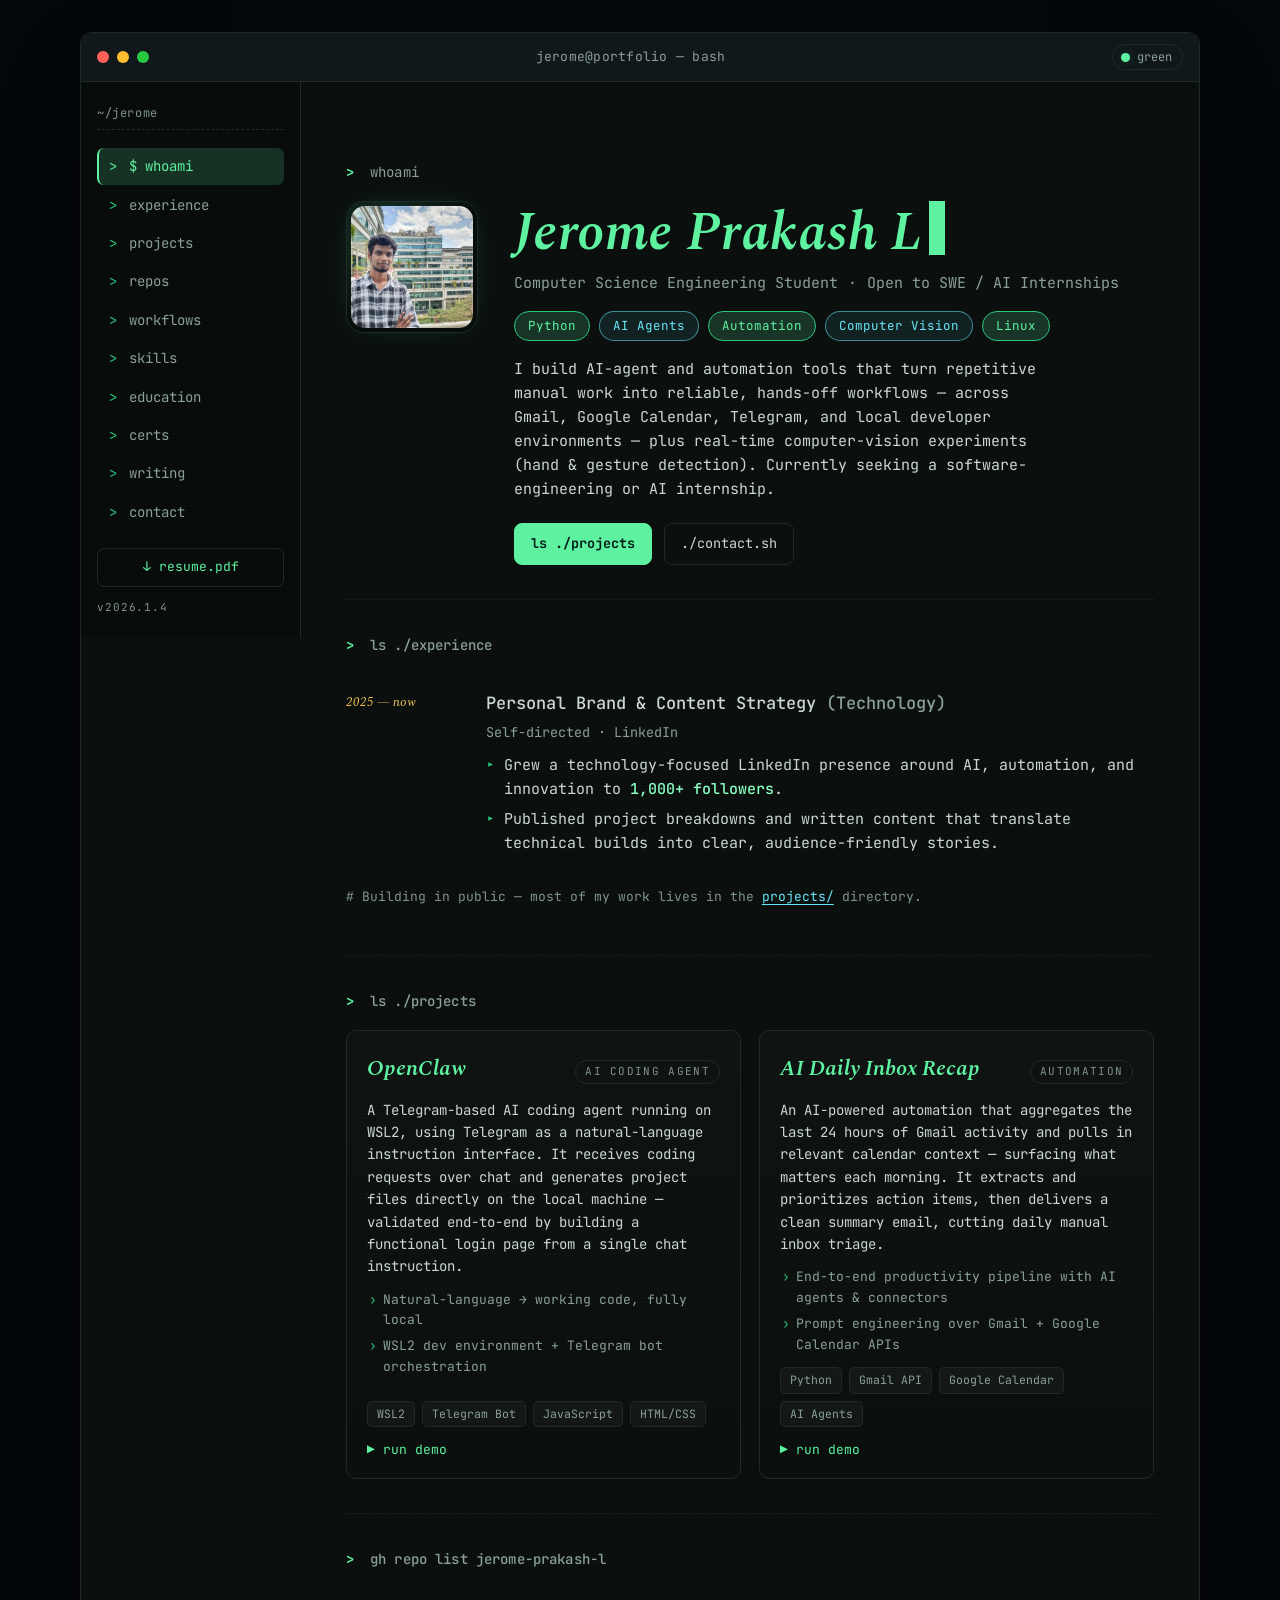
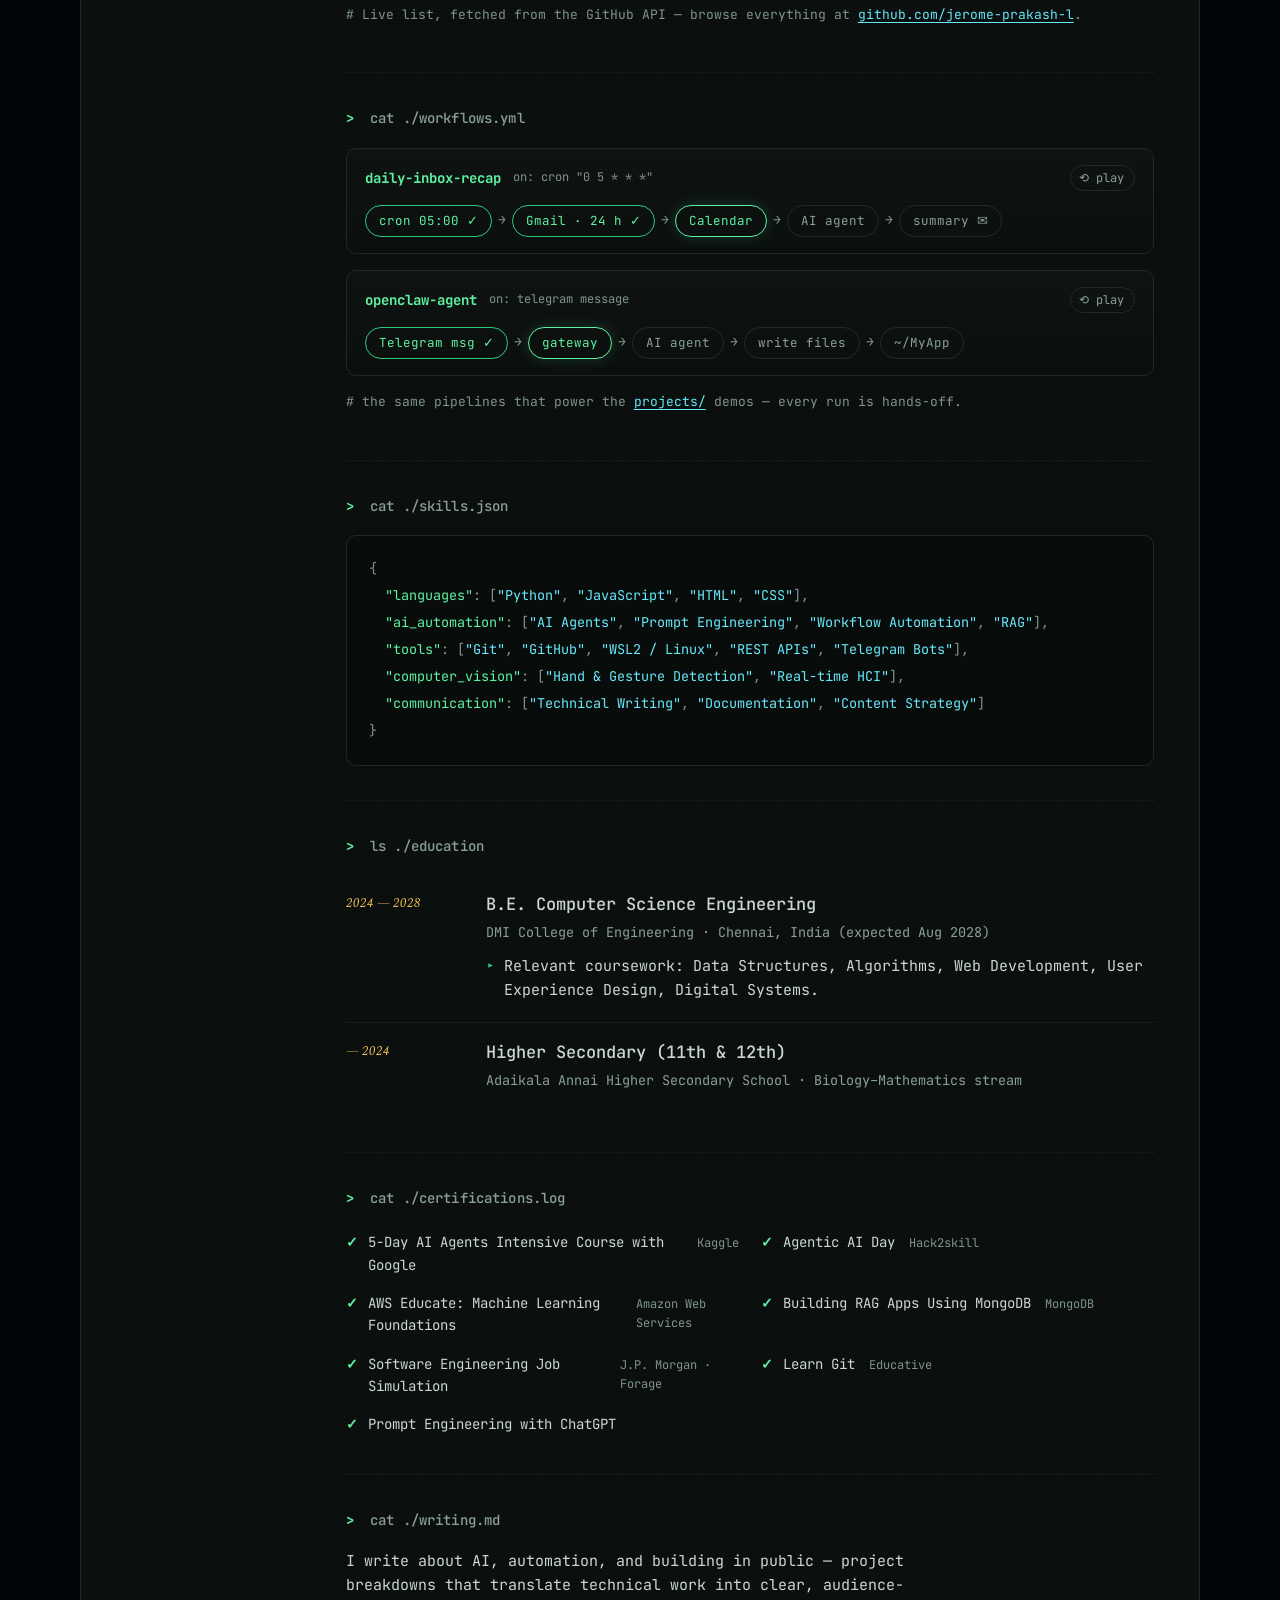
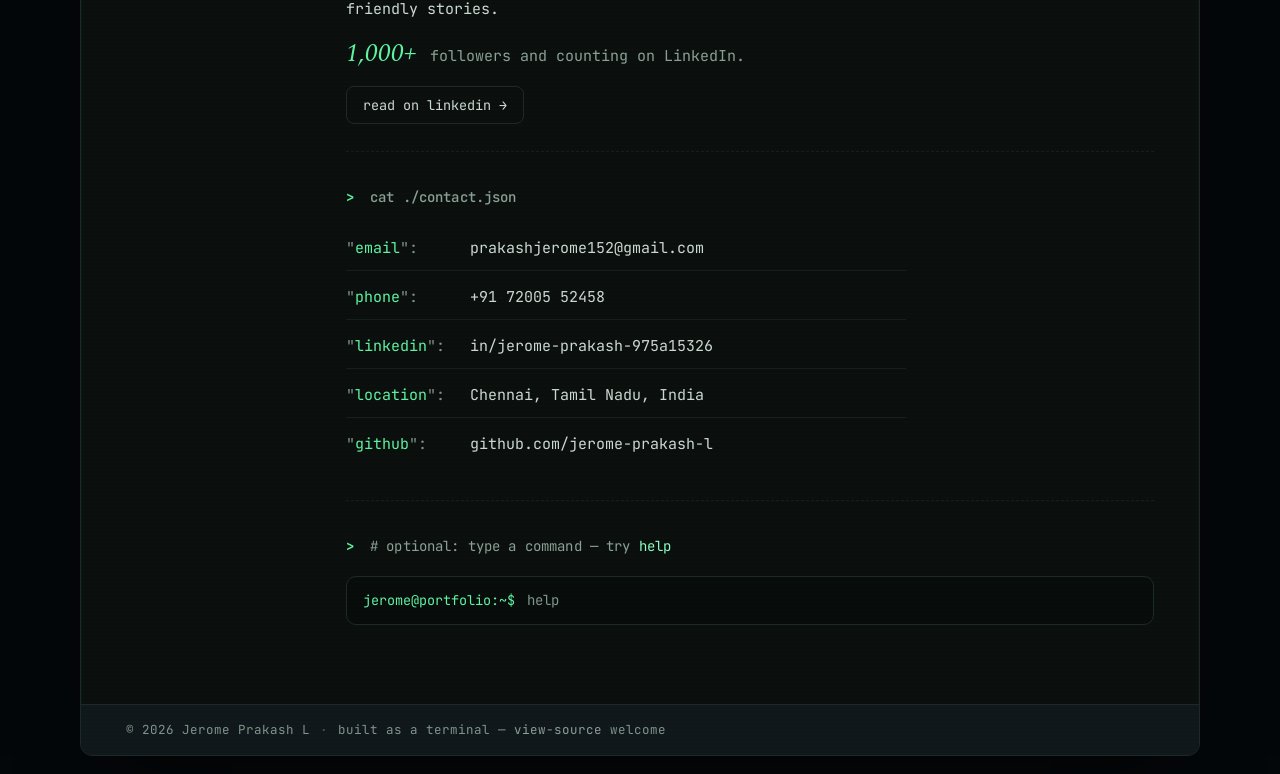
==== commit 403e0db2: "Swap project cards: OpenClaw first, inbox recap second Co-Authored-By: Claude Fable 5 <noreply@anthr" ====
--- a/index.html
+++ b/index.html
@@ -162,31 +162,6 @@
 
               <article class="project">
                 <header class="project__head">
-                  <h3 class="project__title">AI Daily Inbox Recap</h3>
-                  <span class="project__type">automation</span>
-                </header>
-                <p class="project__desc">
-                  An AI-powered automation that aggregates the last 24 hours of Gmail activity and
-                  pulls in relevant calendar context — surfacing what matters each morning. It extracts
-                  and prioritizes action items, then delivers a clean summary email, cutting daily manual inbox triage.
-                </p>
-                <ul class="project__points">
-                  <li>End-to-end productivity pipeline with AI agents &amp; connectors</li>
-                  <li>Prompt engineering over Gmail + Google Calendar APIs</li>
-                </ul>
-                <div class="tags" aria-label="Tech stack">
-                  <span class="tag">Python</span>
-                  <span class="tag">Gmail API</span>
-                  <span class="tag">Google Calendar</span>
-                  <span class="tag">AI Agents</span>
-                </div>
-                <div class="project__links">
-                  <button type="button" class="proj-link demo-toggle" data-demo="recap" aria-controls="demo-recap">▶ run demo</button>
-                </div>
-              </article>
-
-              <article class="project">
-                <header class="project__head">
                   <h3 class="project__title">OpenClaw</h3>
                   <span class="project__type">AI coding agent</span>
                 </header>
@@ -211,6 +186,31 @@
                 </div>
               </article>
 
+              <article class="project">
+                <header class="project__head">
+                  <h3 class="project__title">AI Daily Inbox Recap</h3>
+                  <span class="project__type">automation</span>
+                </header>
+                <p class="project__desc">
+                  An AI-powered automation that aggregates the last 24 hours of Gmail activity and
+                  pulls in relevant calendar context — surfacing what matters each morning. It extracts
+                  and prioritizes action items, then delivers a clean summary email, cutting daily manual inbox triage.
+                </p>
+                <ul class="project__points">
+                  <li>End-to-end productivity pipeline with AI agents &amp; connectors</li>
+                  <li>Prompt engineering over Gmail + Google Calendar APIs</li>
+                </ul>
+                <div class="tags" aria-label="Tech stack">
+                  <span class="tag">Python</span>
+                  <span class="tag">Gmail API</span>
+                  <span class="tag">Google Calendar</span>
+                  <span class="tag">AI Agents</span>
+                </div>
+                <div class="project__links">
+                  <button type="button" class="proj-link demo-toggle" data-demo="recap" aria-controls="demo-recap">▶ run demo</button>
+                </div>
+              </article>
+
             </div>
 
             <!-- ===== project demos: simulated replays, played by demosApp() ===== -->
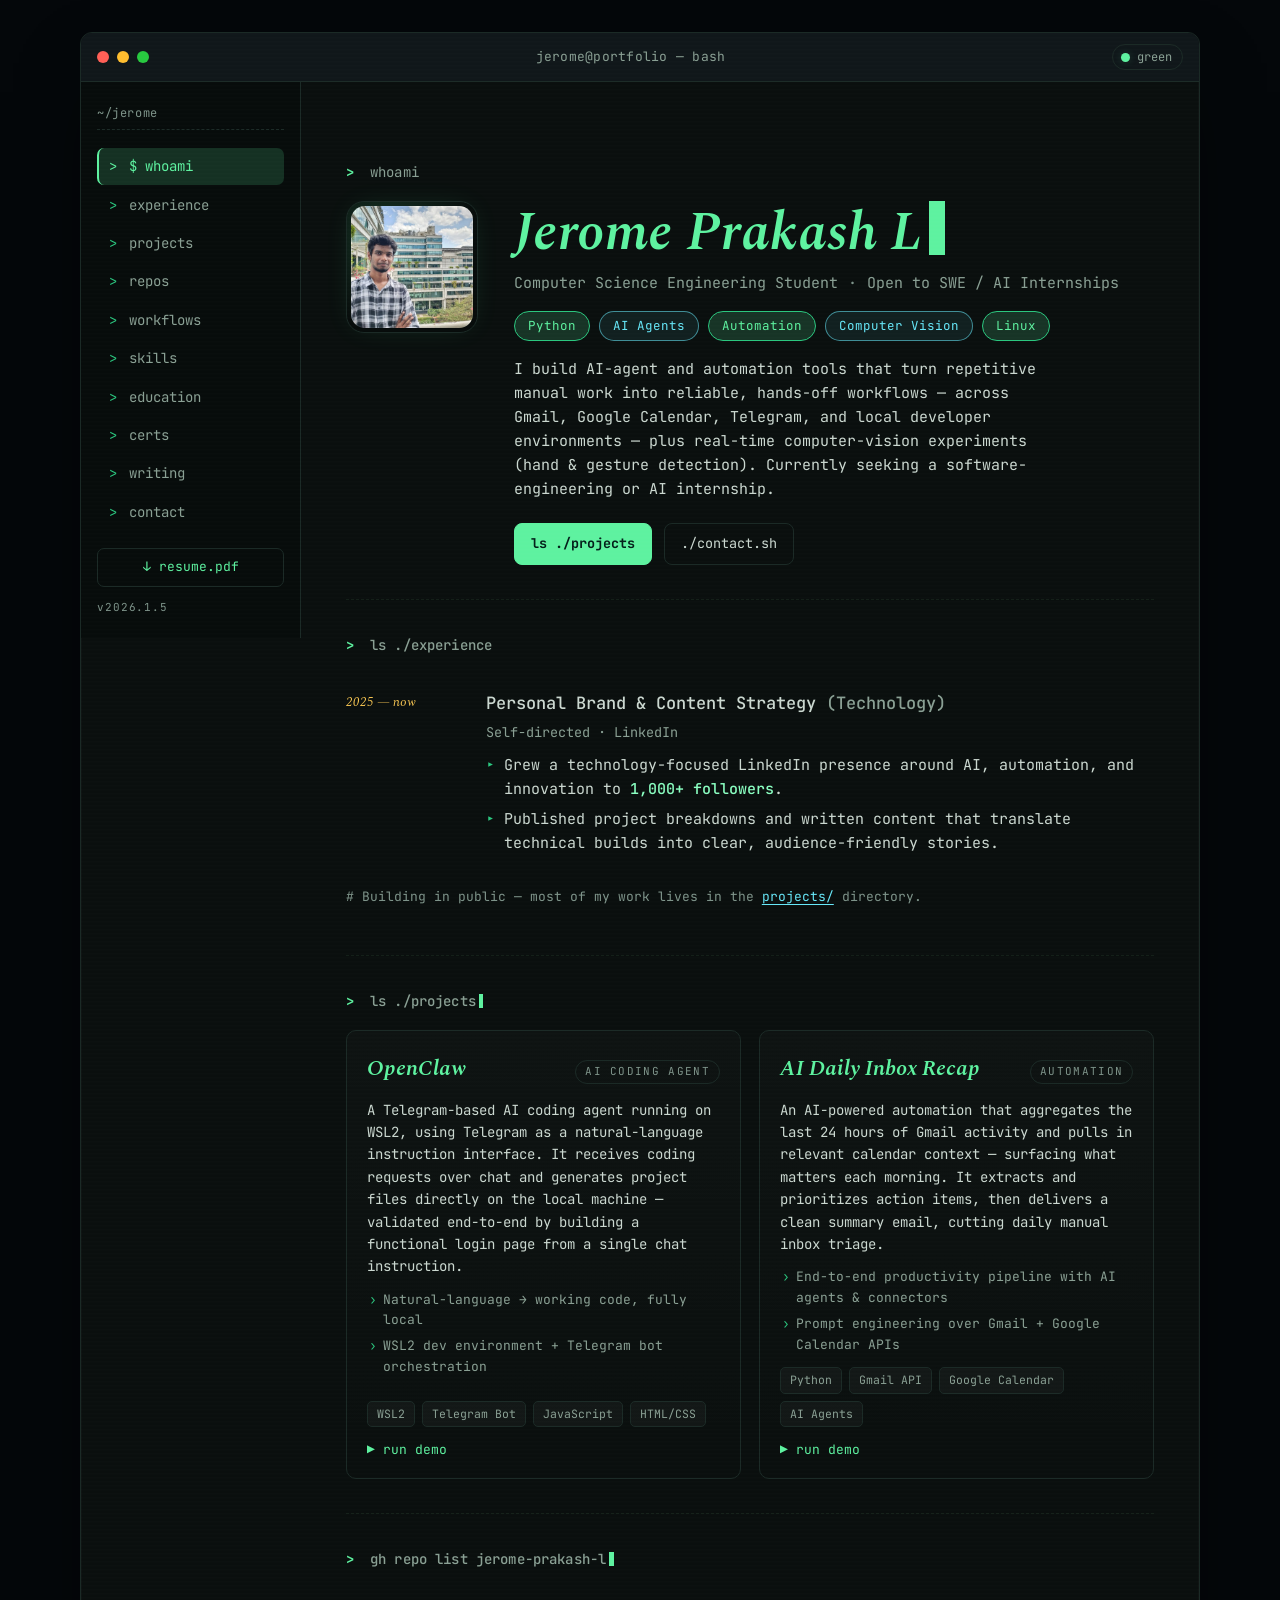
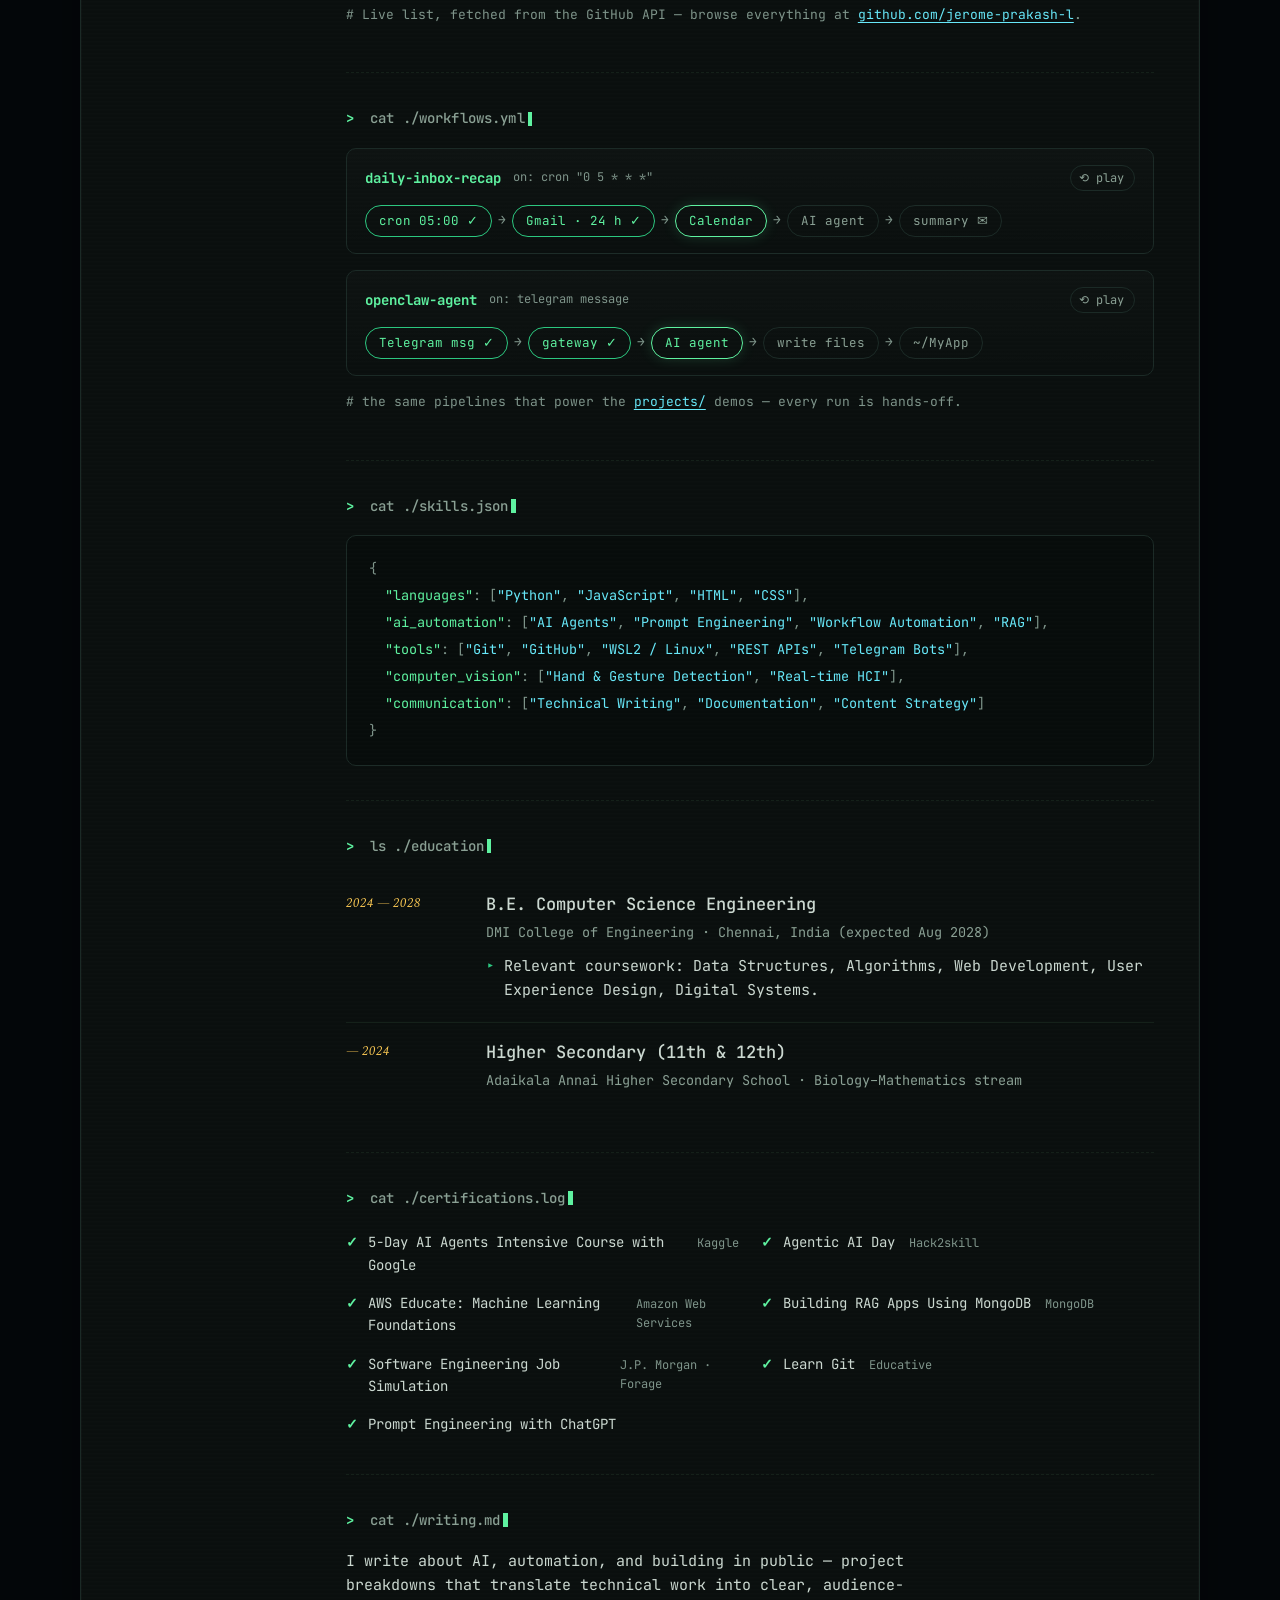
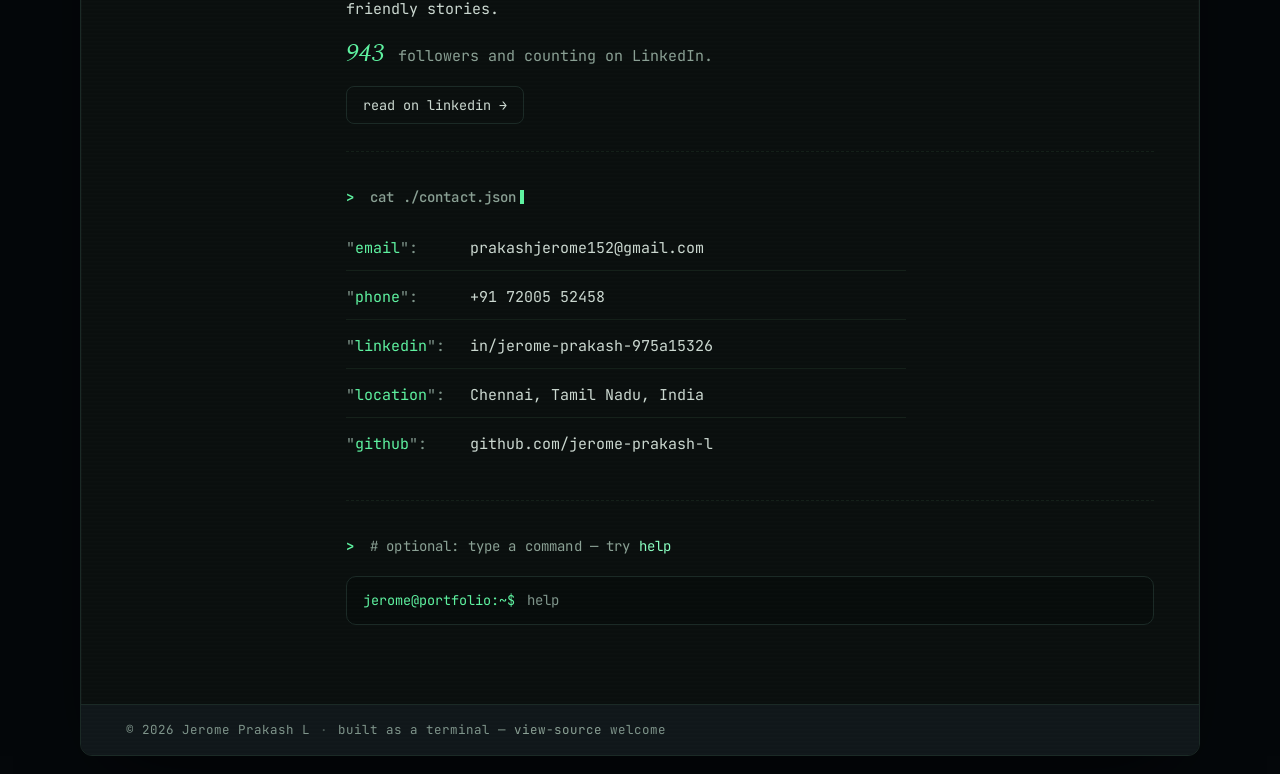
==== commit 49b1126c: "Add animation layer: CRT power-on, scroll reveals, typed headers, matrix easter egg - CRT power-on f" ====
--- a/index.html
+++ b/index.html
@@ -98,7 +98,7 @@
           </nav>
           <div class="sidebar__foot">
             <a class="sidebar__resume" href="Jerome_Prakash_L_Resume.pdf" target="_blank" rel="noopener">&#8595; resume.pdf</a>
-            <div class="sidebar__version">v2026.1.4</div>
+            <div class="sidebar__version">v2026.1.5</div>
           </div>
         </aside>
 
--- a/styles.css
+++ b/styles.css
@@ -895,3 +895,109 @@
 @media (max-width: 560px) {
   .terminal::after { display: none; }
 }
+
+/* =========================================================================
+   Animation layer — CRT power-on, scroll reveals, micro-interactions,
+   matrix easter egg. CSS motion is gated behind prefers-reduced-motion;
+   the JS-driven pieces check the same preference before running.
+   ========================================================================= */
+
+@media (prefers-reduced-motion: no-preference) {
+  /* CRT power-on flicker when the page first paints */
+  .terminal { animation: crt-on 0.6s ease-out both; }
+  @keyframes crt-on {
+    0%   { opacity: 0; transform: scale(0.986); filter: brightness(2.4) saturate(0.3); }
+    40%  { opacity: 1; filter: brightness(1.45); }
+    65%  { filter: brightness(0.9); }
+    100% { opacity: 1; transform: none; filter: none; }
+  }
+
+  /* slow breathing glow on the avatar frame */
+  .avatar { animation: avatar-breathe 6s ease-in-out infinite; }
+  @keyframes avatar-breathe {
+    0%, 100% { box-shadow: 0 0 30px -10px var(--accent-glow); }
+    50%      { box-shadow: 0 0 44px -6px var(--accent-glow); }
+  }
+
+  /* the "active" status dot in the recap demo pings like a heartbeat */
+  .demo__status-dot { position: relative; }
+  .demo__status-dot::after {
+    content: "";
+    position: absolute;
+    inset: 0;
+    border-radius: 50%;
+    background: var(--accent);
+    opacity: 0.55;
+    animation: dot-ping 1.8s ease-out infinite;
+  }
+  @keyframes dot-ping {
+    to { transform: scale(2.7); opacity: 0; }
+  }
+}
+
+/* Scroll-reveal — both classes are added only by JS, so with JS off (or
+   reduced motion on) nothing is ever hidden. */
+.reveal {
+  opacity: 0;
+  transform: translateY(16px);
+  transition: opacity 0.6s ease, transform 0.6s cubic-bezier(0.22, 0.9, 0.35, 1);
+}
+.reveal.is-visible { opacity: 1; transform: none; }
+@media (prefers-reduced-motion: reduce) {
+  .reveal { opacity: 1; transform: none; }
+}
+
+/* ---------- micro-interactions ---------- */
+.nav-prompt { display: inline-block; transition: transform 0.18s ease; }
+.nav-link:hover .nav-prompt { transform: translateX(3px); }
+.nav-link:focus-visible .nav-prompt { transform: translateX(3px); }
+
+.light { transition: transform 0.18s ease, box-shadow 0.18s ease; }
+.light--red:hover   { transform: scale(1.25); box-shadow: 0 0 9px var(--red); }
+.light--amber:hover { transform: scale(1.25); box-shadow: 0 0 9px var(--yellow); }
+.light--green:hover { transform: scale(1.25); box-shadow: 0 0 9px var(--green); }
+
+.tag { transition: color 0.15s, border-color 0.15s, transform 0.15s; }
+.tag:hover { color: var(--accent); border-color: var(--accent-deep); transform: translateY(-1px); }
+
+.badge { transition: transform 0.15s ease, box-shadow 0.15s ease; }
+.badge:hover { transform: translateY(-2px); box-shadow: 0 6px 16px -10px var(--accent); }
+
+/* light sweep across the solid button on hover */
+.btn--solid { position: relative; overflow: hidden; }
+.btn--solid::after {
+  content: "";
+  position: absolute;
+  top: 0;
+  bottom: 0;
+  left: -70%;
+  width: 45%;
+  background: linear-gradient(100deg, transparent, rgba(255, 255, 255, 0.5), transparent);
+  transform: skewX(-18deg);
+  pointer-events: none;
+}
+.btn--solid:hover::after { animation: btn-sheen 0.7s ease; }
+@keyframes btn-sheen { to { left: 135%; } }
+
+/* caret shown while a section header is being "typed" */
+.cmd__caret {
+  display: inline-block;
+  width: 0.55ch;
+  height: 1em;
+  margin-left: 3px;
+  background: var(--accent);
+  vertical-align: -0.15em;
+  animation: blink 1.05s steps(1) infinite;
+}
+
+/* matrix easter egg (console command: `matrix`) */
+.matrix-canvas {
+  position: fixed;
+  inset: 0;
+  z-index: 90;
+  width: 100vw;
+  height: 100vh;
+  cursor: pointer;
+  transition: opacity 0.5s ease;
+}
+.matrix-canvas.is-off { opacity: 0; }
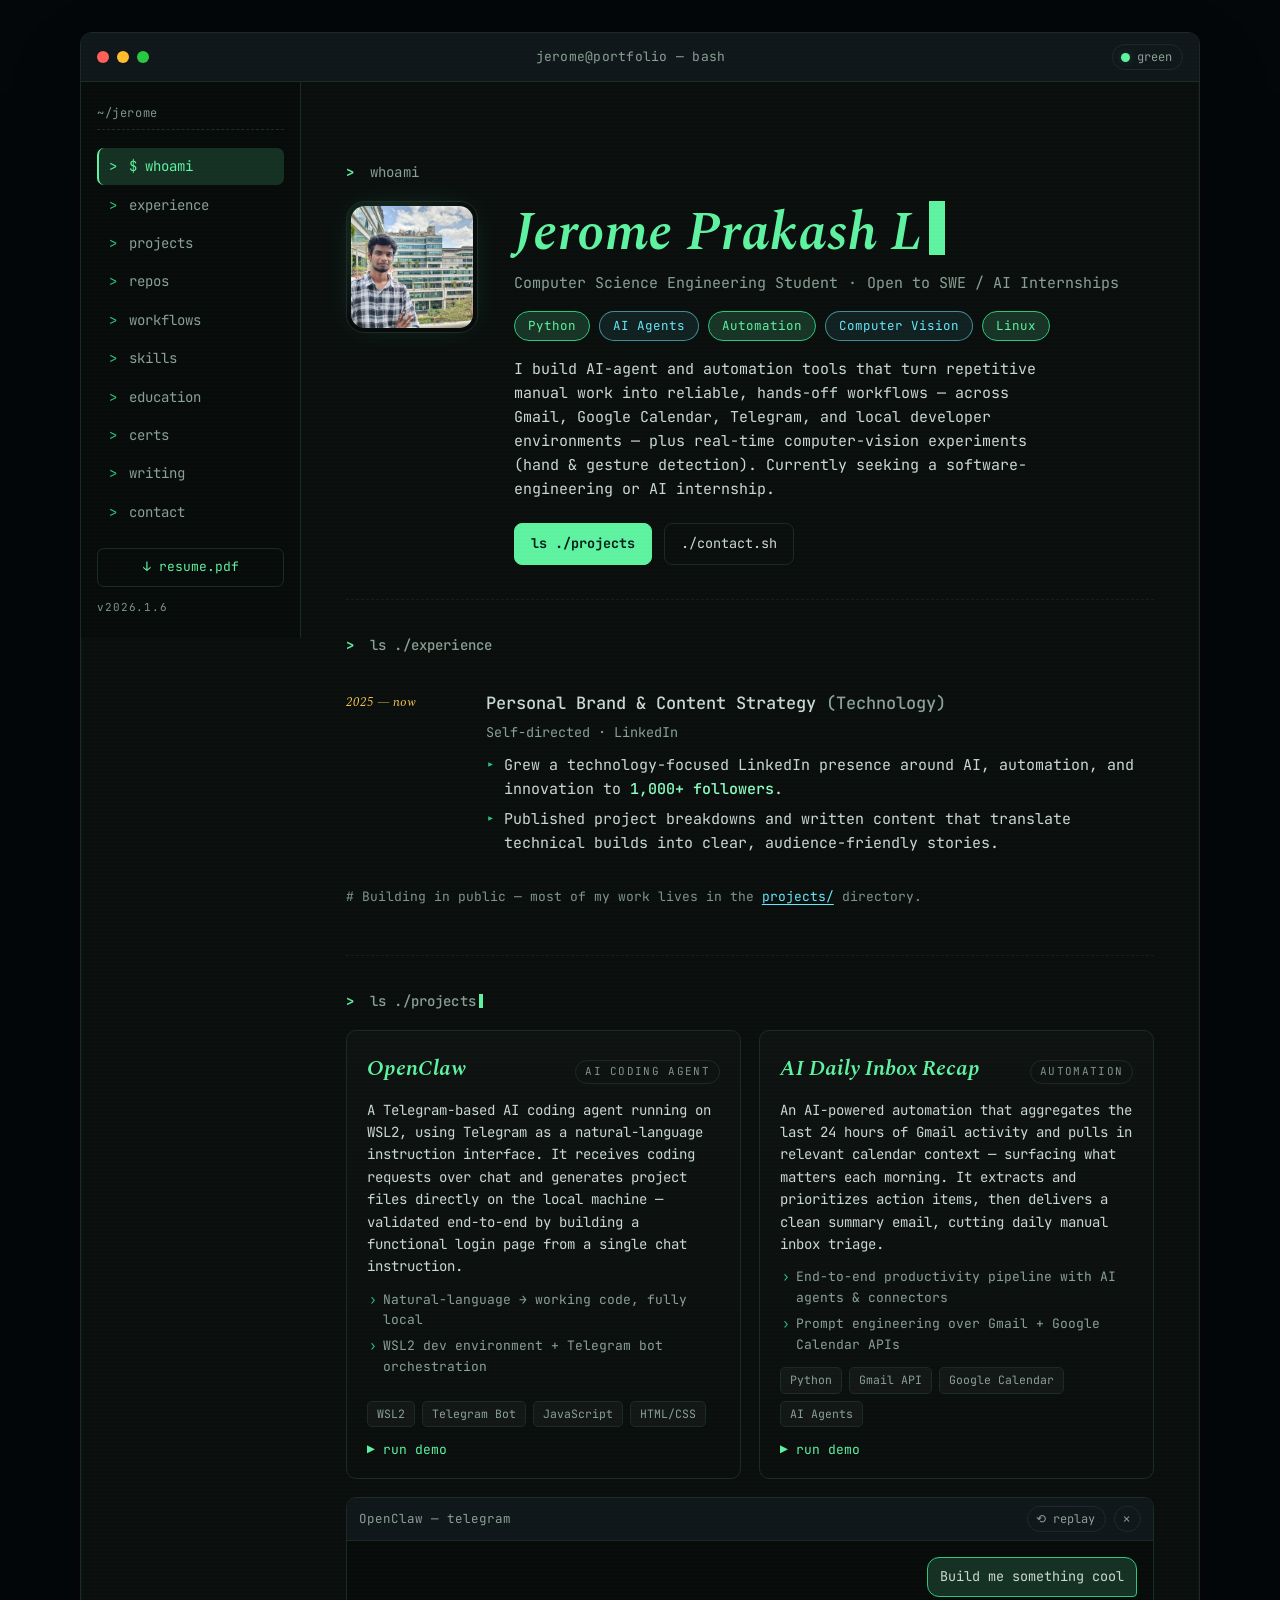
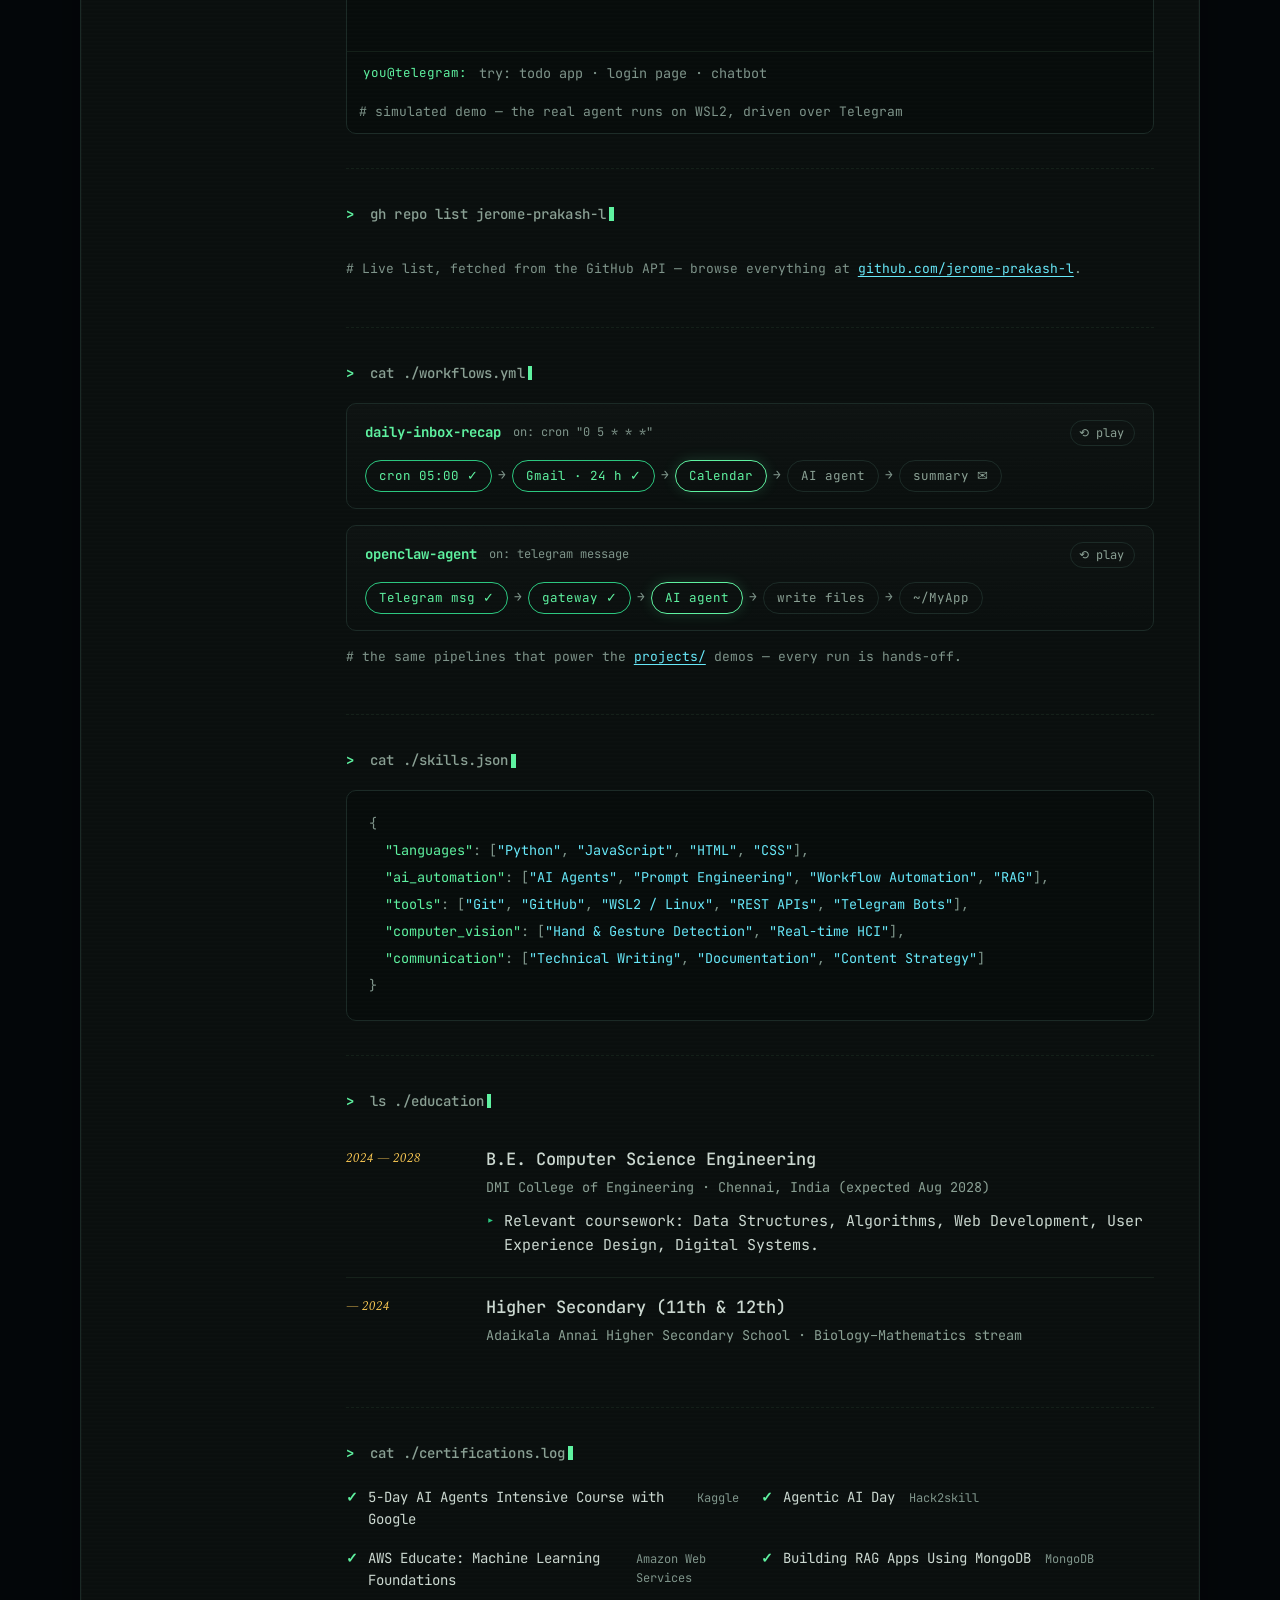
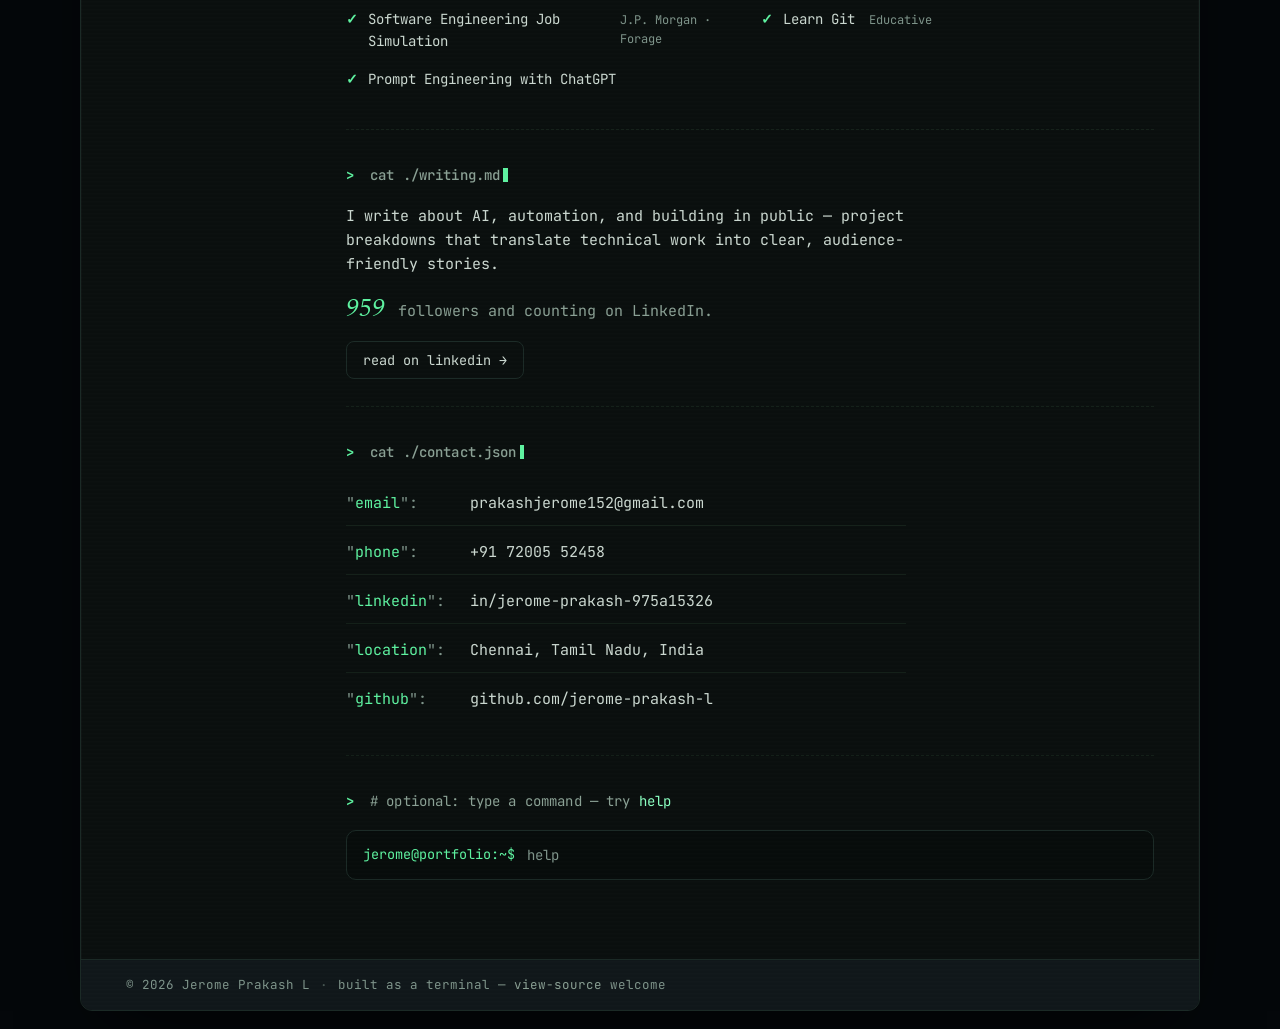
==== commit 6a440c84: "Auto-play the OpenClaw project demo when the project cards scroll into view - demosApp now observes " ====
--- a/index.html
+++ b/index.html
@@ -98,7 +98,7 @@
           </nav>
           <div class="sidebar__foot">
             <a class="sidebar__resume" href="Jerome_Prakash_L_Resume.pdf" target="_blank" rel="noopener">&#8595; resume.pdf</a>
-            <div class="sidebar__version">v2026.1.5</div>
+            <div class="sidebar__version">v2026.1.6</div>
           </div>
         </aside>
 
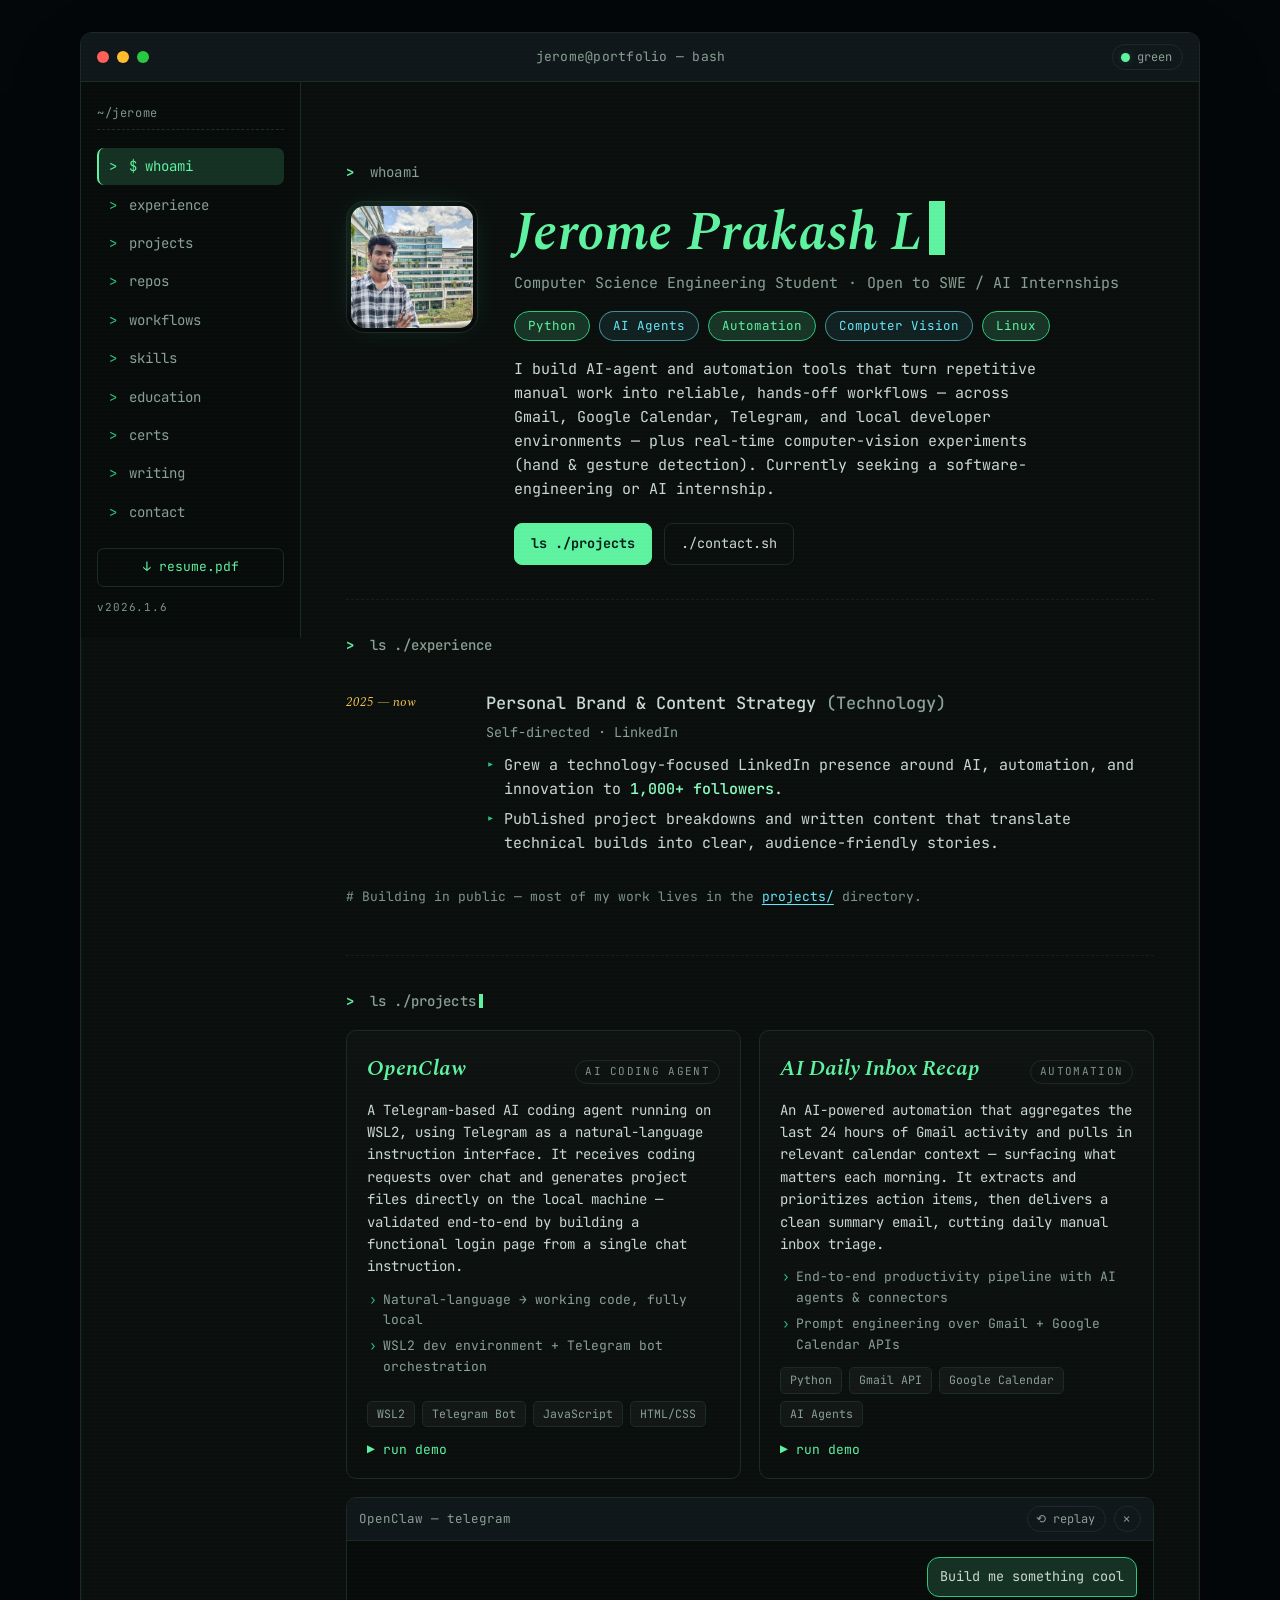
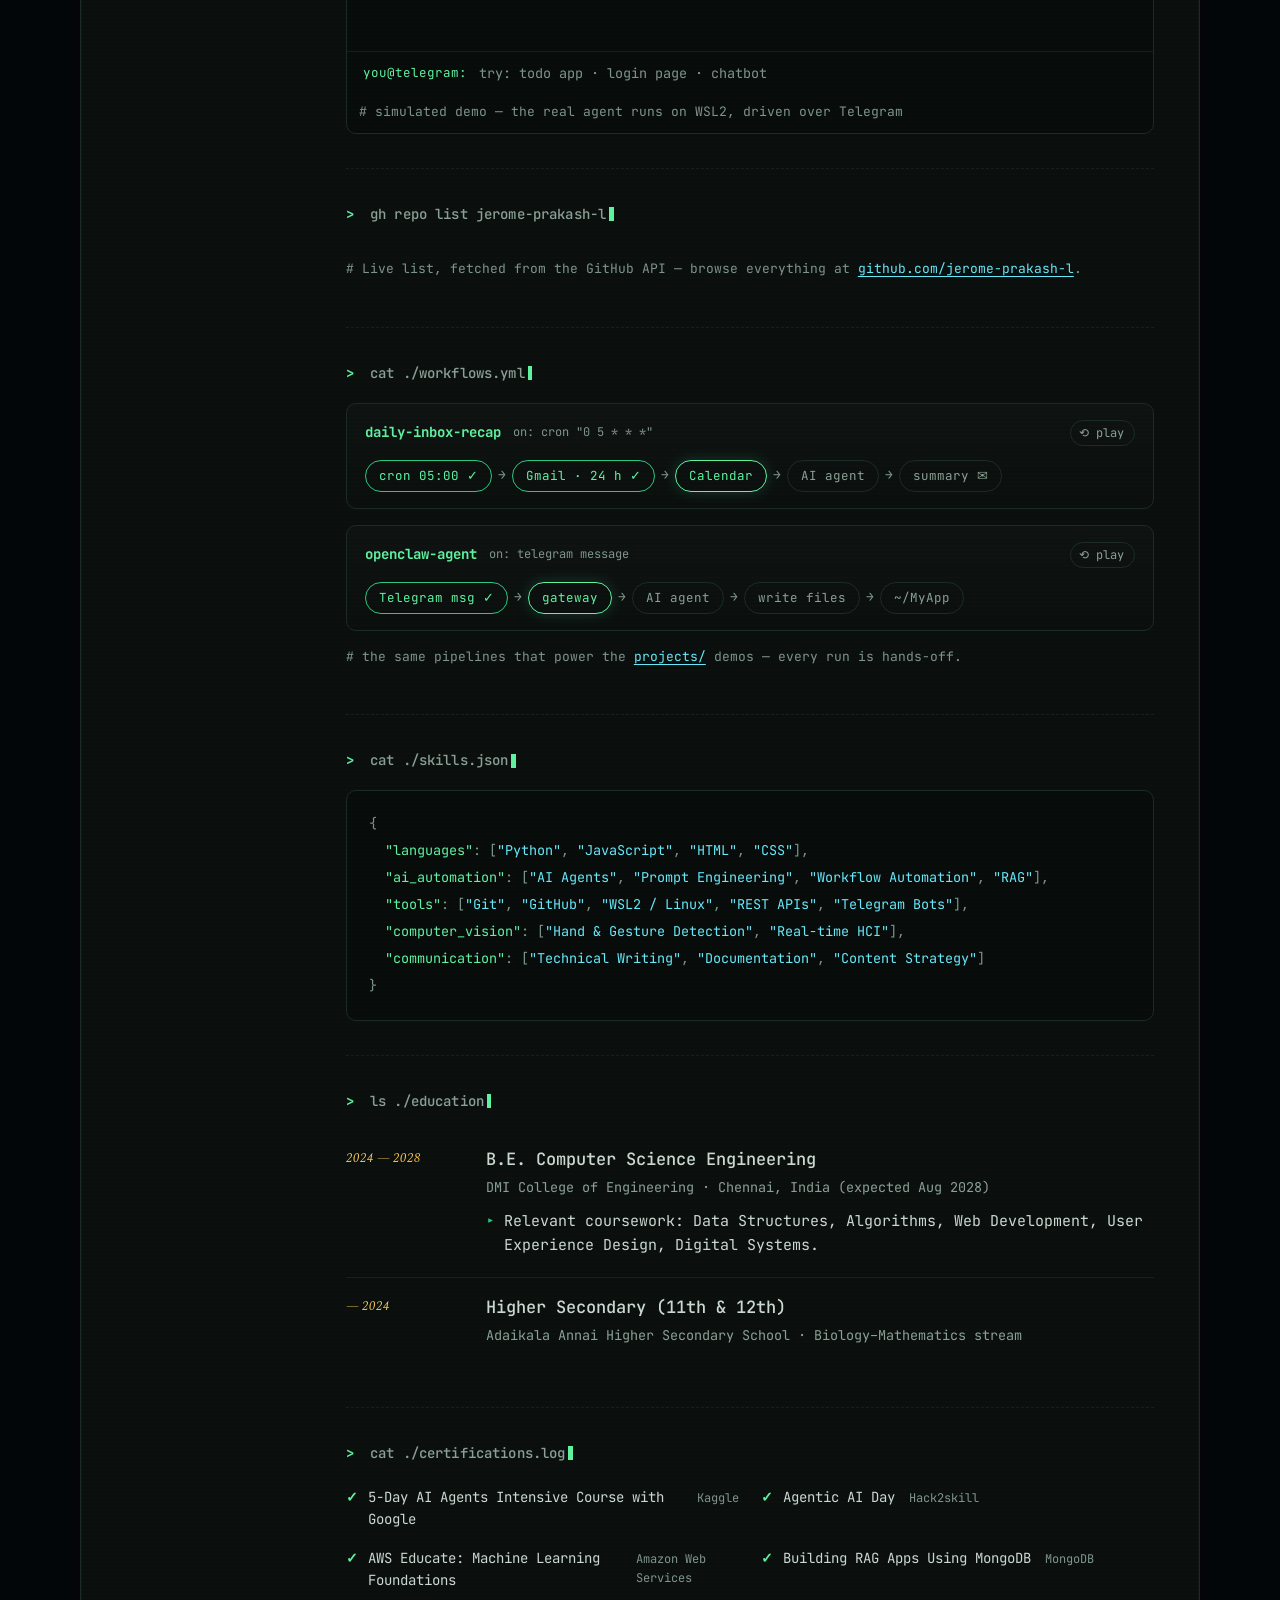
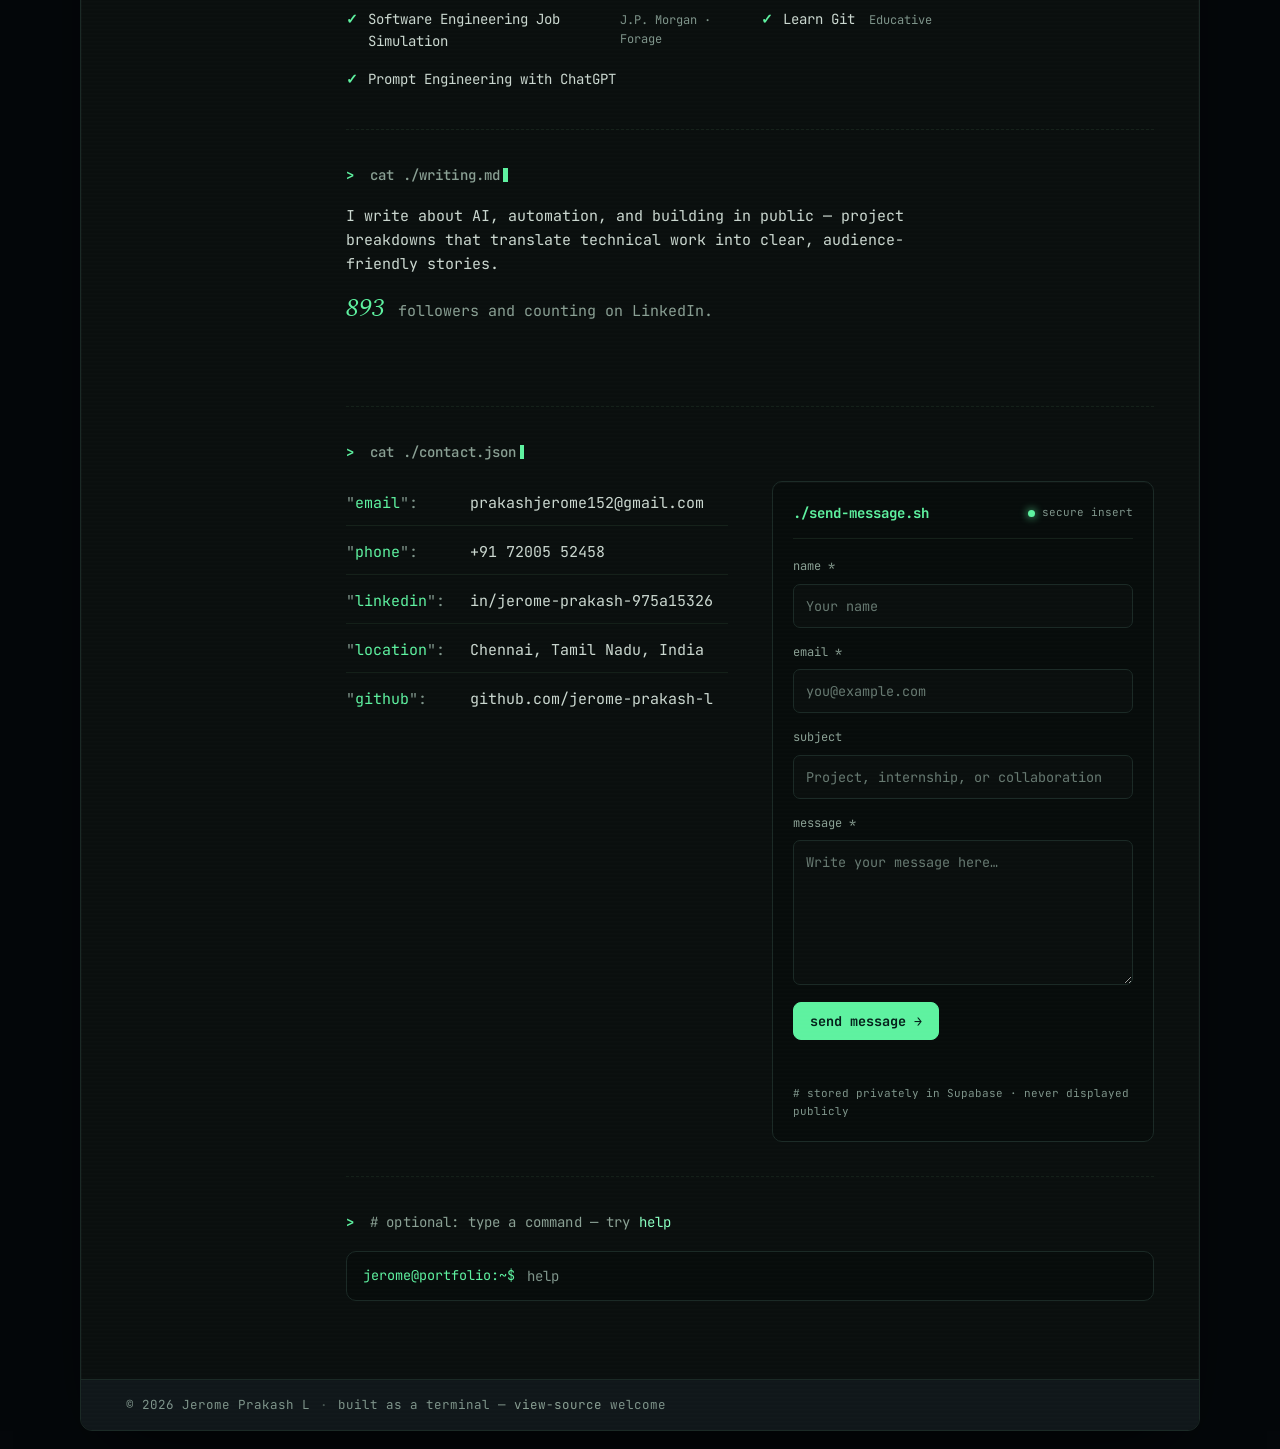
==== commit 20d1a6a1: "Add secure Supabase contact form" ====
--- a/index.html
+++ b/index.html
@@ -421,28 +421,70 @@
           <!-- ===== contact ===== -->
           <section class="section" id="contact" aria-labelledby="contact-cmd">
             <h2 class="cmd" id="contact-cmd"><span class="cmd__prompt">&gt;</span> cat ./contact.json</h2>
-            <ul class="contact">
-              <li class="contact__row">
-                <span class="contact__key">email</span>
-                <a class="contact__val" href="https://mail.google.com/mail/?view=cm&amp;fs=1&amp;to=prakashjerome152@gmail.com&amp;su=Hi%20Jerome%2C%20saw%20your%20portfolio" target="_blank" rel="noopener">prakashjerome152@gmail.com</a>
-              </li>
-              <li class="contact__row">
-                <span class="contact__key">phone</span>
-                <a class="contact__val" href="tel:+917200552458">+91 72005 52458</a>
-              </li>
-              <li class="contact__row">
-                <span class="contact__key">linkedin</span>
-                <a class="contact__val" href="https://www.linkedin.com/in/jerome-prakash-975a15326" target="_blank" rel="noopener">in/jerome-prakash-975a15326</a>
-              </li>
-              <li class="contact__row">
-                <span class="contact__key">location</span>
-                <span class="contact__val">Chennai, Tamil Nadu, India</span>
-              </li>
-              <li class="contact__row">
-                <span class="contact__key">github</span>
-                <a class="contact__val" href="https://github.com/jerome-prakash-l" target="_blank" rel="noopener">github.com/jerome-prakash-l</a>
-              </li>
-            </ul>
+            <div class="contact-grid">
+              <ul class="contact">
+                <li class="contact__row">
+                  <span class="contact__key">email</span>
+                  <a class="contact__val" href="https://mail.google.com/mail/?view=cm&amp;fs=1&amp;to=prakashjerome152@gmail.com&amp;su=Hi%20Jerome%2C%20saw%20your%20portfolio" target="_blank" rel="noopener">prakashjerome152@gmail.com</a>
+                </li>
+                <li class="contact__row">
+                  <span class="contact__key">phone</span>
+                  <a class="contact__val" href="tel:+917200552458">+91 72005 52458</a>
+                </li>
+                <li class="contact__row">
+                  <span class="contact__key">linkedin</span>
+                  <a class="contact__val" href="https://www.linkedin.com/in/jerome-prakash-975a15326" target="_blank" rel="noopener">in/jerome-prakash-975a15326</a>
+                </li>
+                <li class="contact__row">
+                  <span class="contact__key">location</span>
+                  <span class="contact__val">Chennai, Tamil Nadu, India</span>
+                </li>
+                <li class="contact__row">
+                  <span class="contact__key">github</span>
+                  <a class="contact__val" href="https://github.com/jerome-prakash-l" target="_blank" rel="noopener">github.com/jerome-prakash-l</a>
+                </li>
+              </ul>
+
+              <form class="contact-form" id="contact-form">
+                <div class="contact-form__head">
+                  <h3 class="contact-form__title">./send-message.sh</h3>
+                  <span class="contact-form__state"><span aria-hidden="true"></span> secure insert</span>
+                </div>
+
+                <div class="contact-form__fields">
+                  <label class="contact-form__field" for="contact-name">
+                    <span>name *</span>
+                    <input id="contact-name" name="name" type="text" autocomplete="name" minlength="2" maxlength="100" required placeholder="Your name" />
+                  </label>
+
+                  <label class="contact-form__field" for="contact-email">
+                    <span>email *</span>
+                    <input id="contact-email" name="email" type="email" autocomplete="email" maxlength="254" required placeholder="you@example.com" />
+                  </label>
+
+                  <label class="contact-form__field contact-form__field--full" for="contact-subject">
+                    <span>subject</span>
+                    <input id="contact-subject" name="subject" type="text" maxlength="160" placeholder="Project, internship, or collaboration" />
+                  </label>
+
+                  <label class="contact-form__field contact-form__field--full" for="contact-message">
+                    <span>message *</span>
+                    <textarea id="contact-message" name="message" rows="6" minlength="10" maxlength="3000" required placeholder="Write your message here…"></textarea>
+                  </label>
+                </div>
+
+                <label class="contact-form__trap" for="contact-company" aria-hidden="true">
+                  Company
+                  <input id="contact-company" name="company" type="text" tabindex="-1" autocomplete="off" />
+                </label>
+
+                <div class="contact-form__foot">
+                  <button class="btn btn--solid contact-form__submit" type="submit">send message →</button>
+                  <p class="contact-form__status" id="contact-form-status" role="status" aria-live="polite"></p>
+                </div>
+                <p class="contact-form__privacy"># stored privately in Supabase · never displayed publicly</p>
+              </form>
+            </div>
           </section>
 
           <!-- ===== interactive console (progressive enhancement / delight layer) ===== -->
--- a/styles.css
+++ b/styles.css
@@ -747,7 +747,13 @@
 .writing__num { font-family: var(--font-serif); font-style: italic; font-size: 26px; color: var(--accent); margin-right: 4px; }
 
 /* ---------- contact ---------- */
-.contact { display: flex; flex-direction: column; gap: 4px; max-width: 560px; }
+.contact-grid {
+  display: grid;
+  grid-template-columns: repeat(auto-fit, minmax(min(100%, 340px), 1fr));
+  gap: clamp(24px, 4vw, 44px);
+  align-items: start;
+}
+.contact { display: flex; flex-direction: column; gap: 4px; }
 .contact__row {
   display: grid;
   grid-template-columns: 110px 1fr;
@@ -761,6 +767,109 @@
 .contact__key::after { content: '":'; color: var(--text-faint); }
 .contact__val { color: var(--text); word-break: break-word; }
 a.contact__val:hover { color: var(--cyan); }
+
+.contact-form {
+  padding: 20px;
+  background: var(--sidebar-bg);
+  border: 1px solid var(--border);
+  border-radius: 10px;
+  box-shadow: inset 0 1px 0 rgba(255,255,255,0.025);
+}
+.contact-form__head {
+  display: flex;
+  align-items: center;
+  justify-content: space-between;
+  gap: 14px;
+  padding-bottom: 14px;
+  margin-bottom: 18px;
+  border-bottom: 1px solid var(--border-soft);
+}
+.contact-form__title {
+  margin: 0;
+  color: var(--accent);
+  font-size: 14px;
+  font-weight: 700;
+}
+.contact-form__state {
+  display: inline-flex;
+  align-items: center;
+  gap: 7px;
+  color: var(--text-faint);
+  font-size: 11px;
+  white-space: nowrap;
+}
+.contact-form__state span {
+  width: 7px;
+  height: 7px;
+  border-radius: 50%;
+  background: var(--accent);
+  box-shadow: 0 0 8px var(--accent);
+}
+.contact-form__fields {
+  display: grid;
+  grid-template-columns: repeat(auto-fit, minmax(min(100%, 210px), 1fr));
+  gap: 15px;
+}
+.contact-form__field {
+  display: flex;
+  flex-direction: column;
+  gap: 7px;
+  min-width: 0;
+  color: var(--text-dim);
+  font-size: 12px;
+}
+.contact-form__field--full { grid-column: 1 / -1; }
+.contact-form__field input,
+.contact-form__field textarea {
+  width: 100%;
+  min-width: 0;
+  padding: 11px 12px;
+  color: var(--text);
+  background: var(--term-bg);
+  border: 1px solid var(--border);
+  border-radius: 7px;
+  font: inherit;
+  font-size: 13.5px;
+  line-height: 1.5;
+  caret-color: var(--accent);
+  transition: border-color .15s, box-shadow .15s, background .15s;
+}
+.contact-form__field textarea { resize: vertical; min-height: 126px; }
+.contact-form__field input::placeholder,
+.contact-form__field textarea::placeholder { color: var(--text-faint); opacity: .8; }
+.contact-form__field input:focus,
+.contact-form__field textarea:focus {
+  outline: none;
+  border-color: var(--accent-deep);
+  box-shadow: 0 0 0 3px color-mix(in srgb, var(--accent) 12%, transparent);
+  background: rgba(255,255,255,0.018);
+}
+.contact-form__trap {
+  position: absolute !important;
+  left: -10000px !important;
+  width: 1px !important;
+  height: 1px !important;
+  overflow: hidden !important;
+}
+.contact-form__foot {
+  display: flex;
+  align-items: center;
+  gap: 14px;
+  flex-wrap: wrap;
+  margin-top: 17px;
+}
+.contact-form__submit { font-family: var(--font-mono); cursor: pointer; }
+.contact-form__submit:disabled { cursor: wait; opacity: .62; transform: none; }
+.contact-form__status {
+  flex: 1 1 210px;
+  min-height: 1.5em;
+  margin: 0;
+  color: var(--text-dim);
+  font-size: 12px;
+}
+.contact-form__status.is-success { color: var(--accent); }
+.contact-form__status.is-error { color: var(--red); }
+.contact-form__privacy { margin: 13px 0 0; color: var(--text-faint); font-size: 11px; }
 
 /* ---------- interactive console ---------- */
 .console-section { border-bottom: none; }
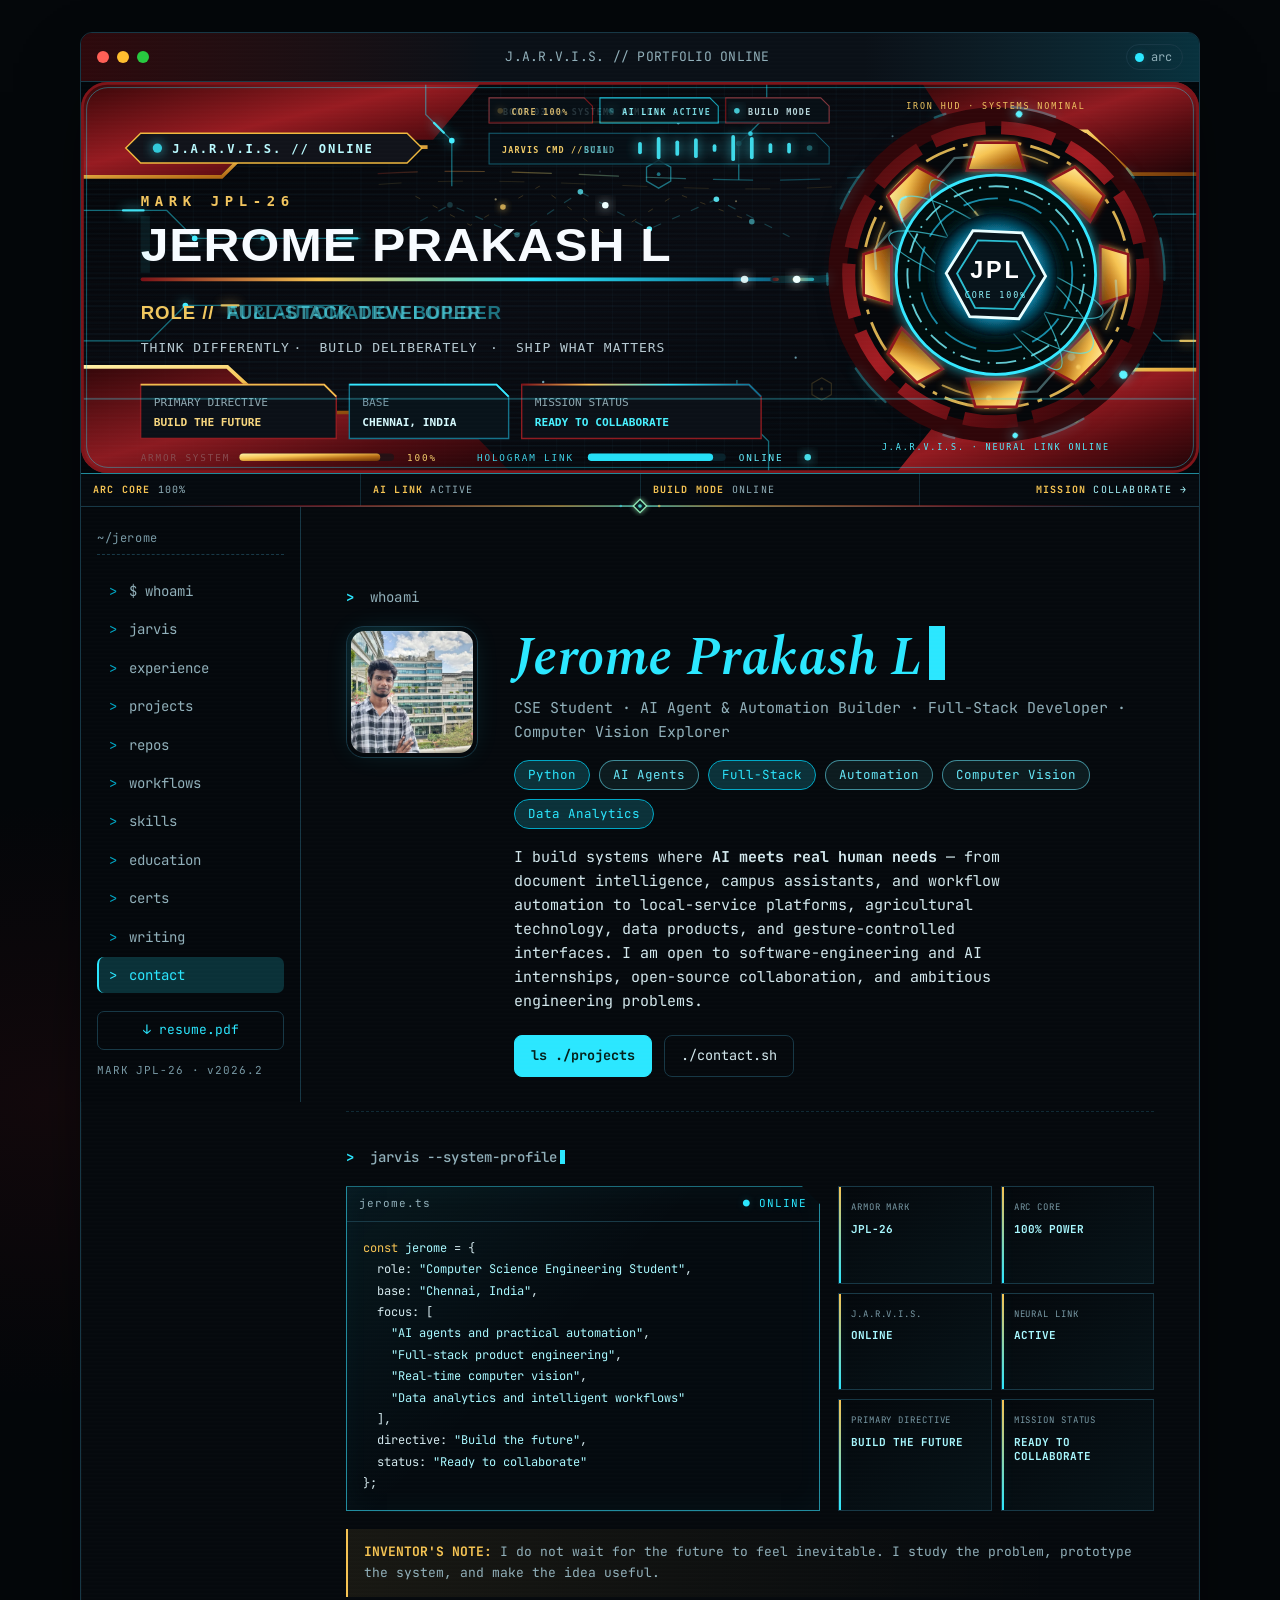
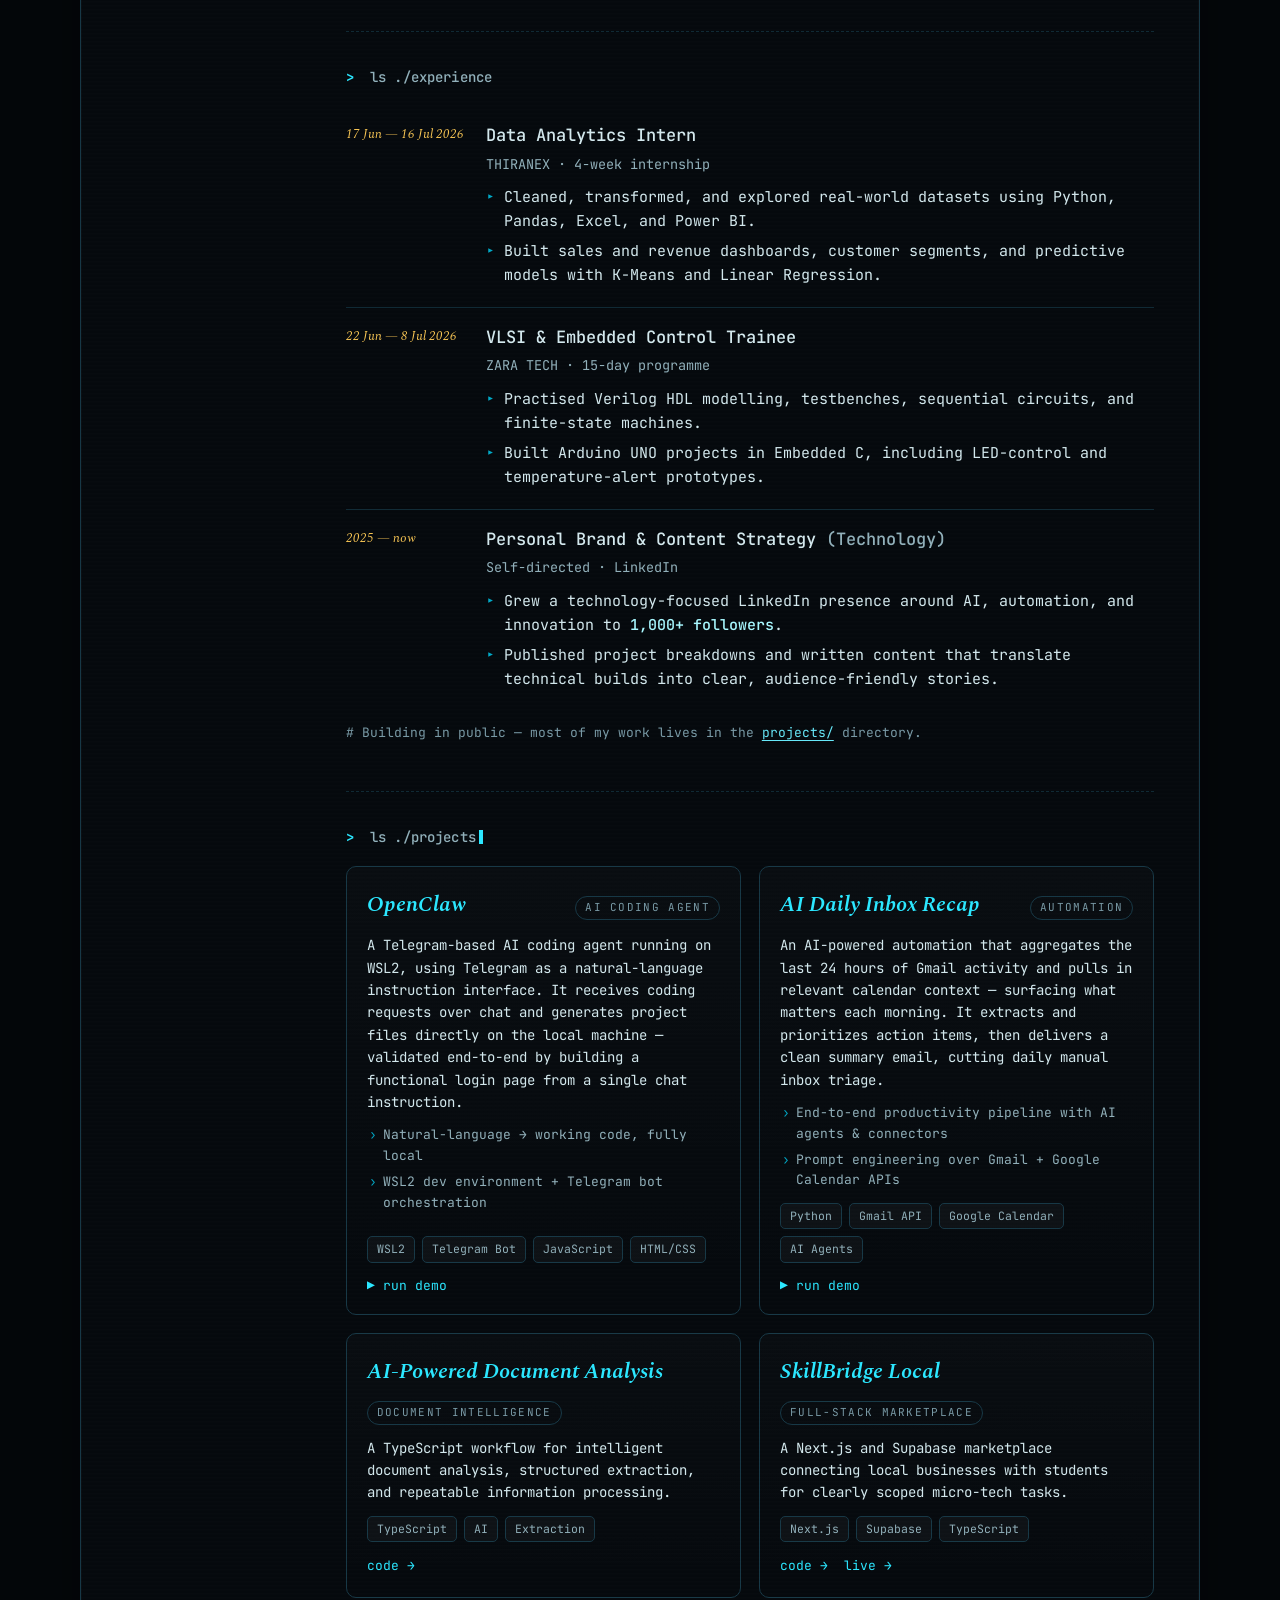
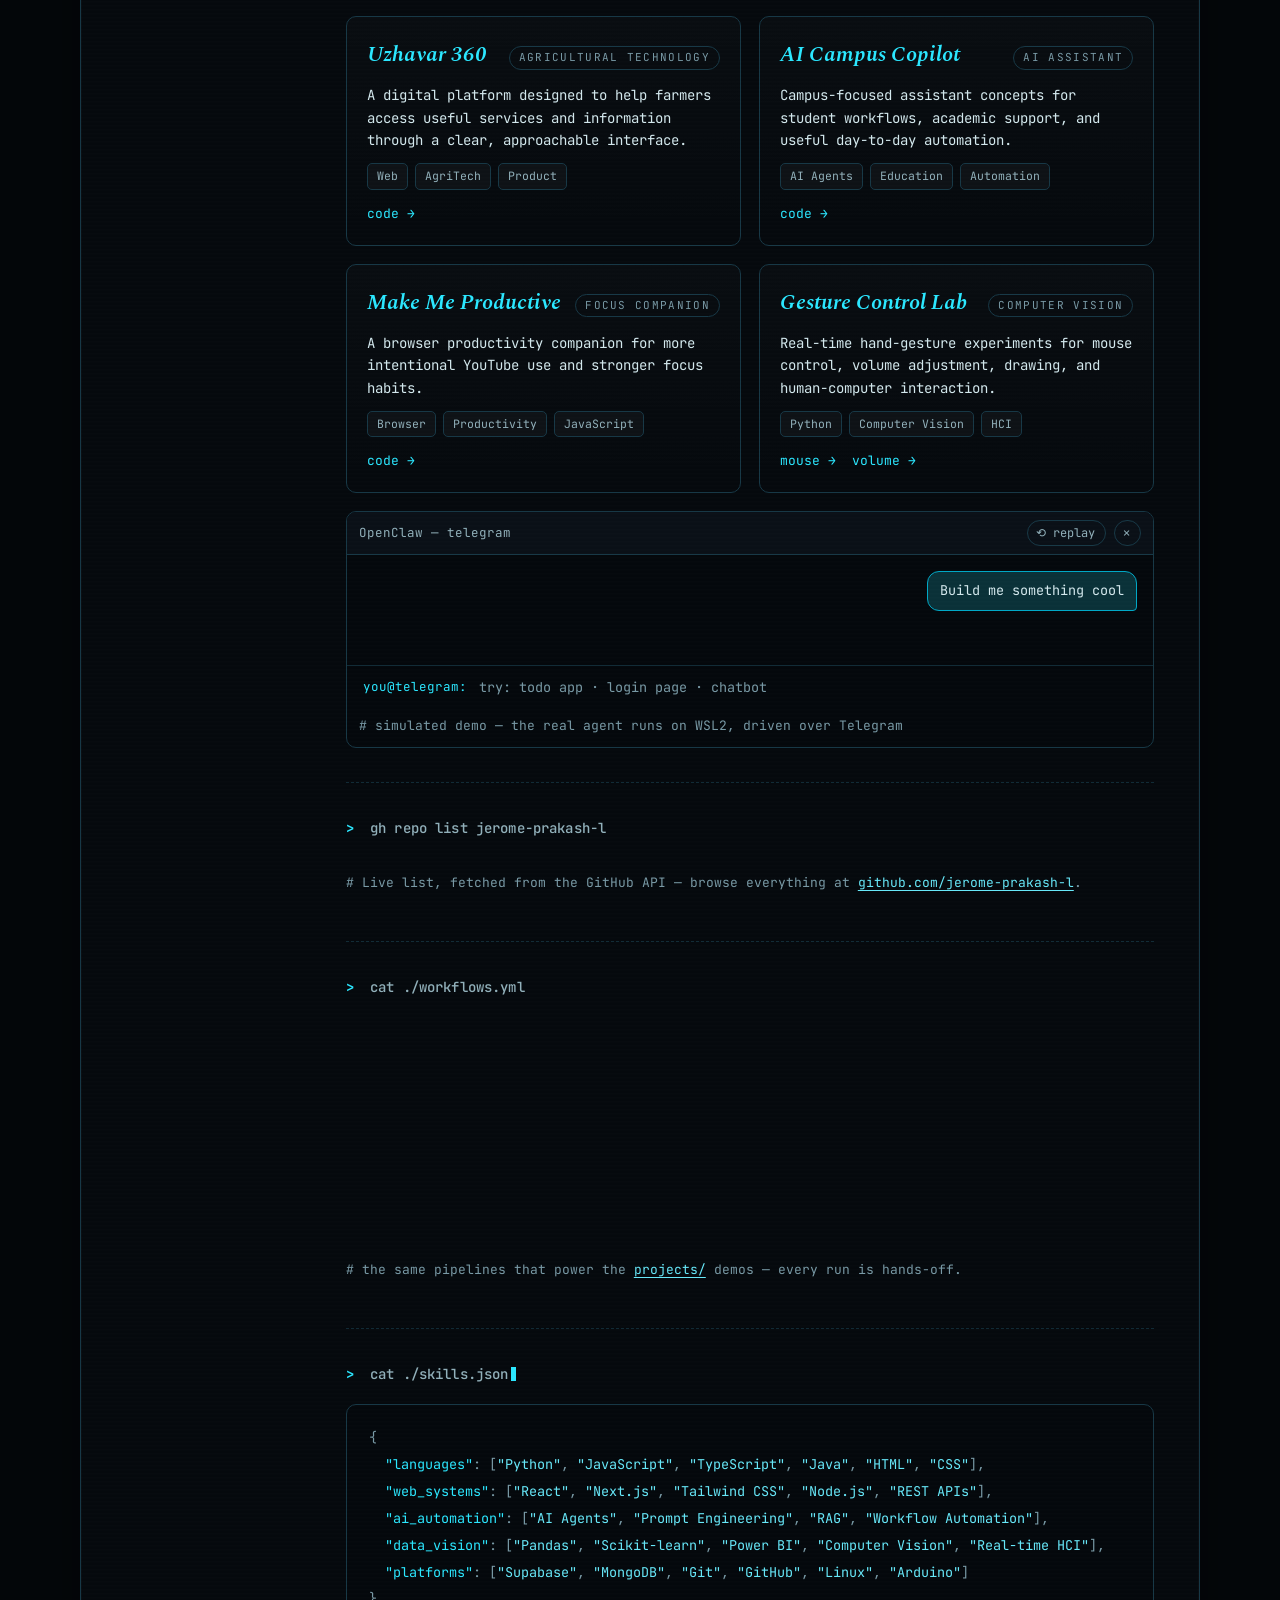
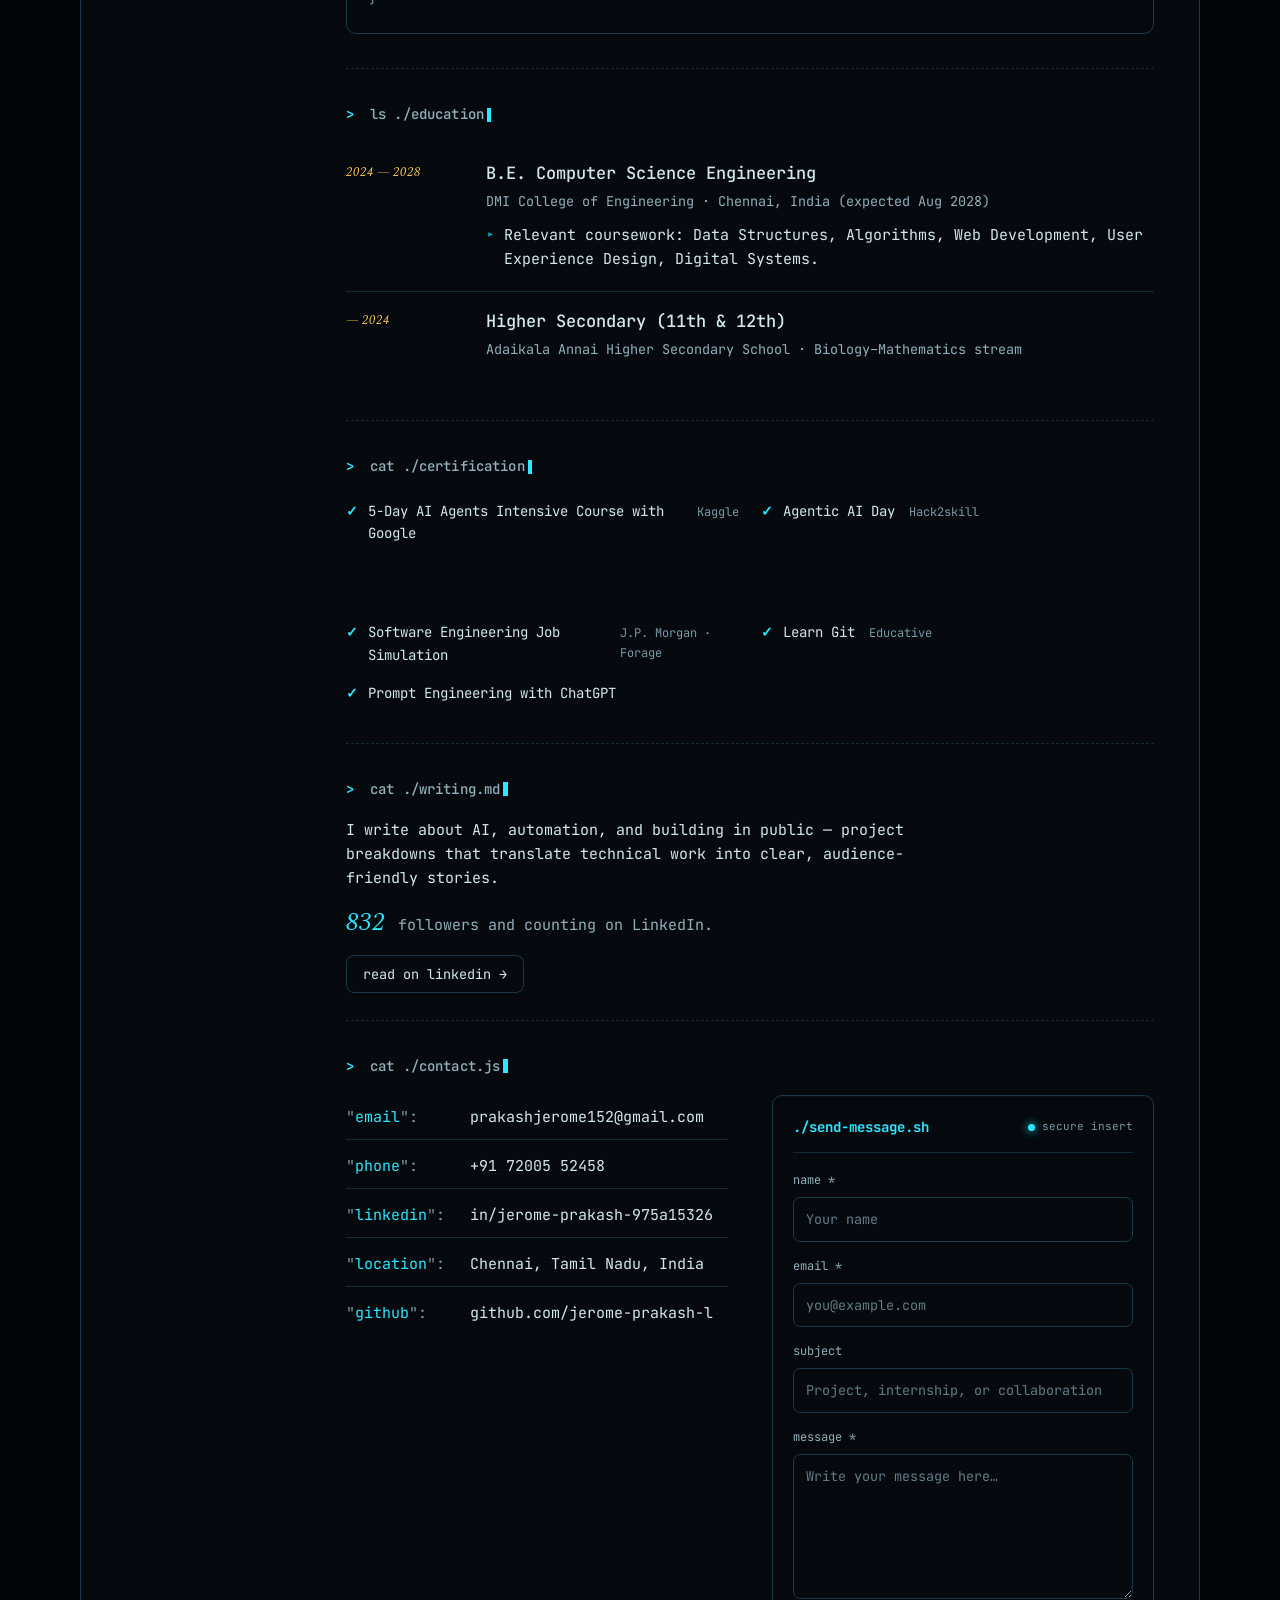
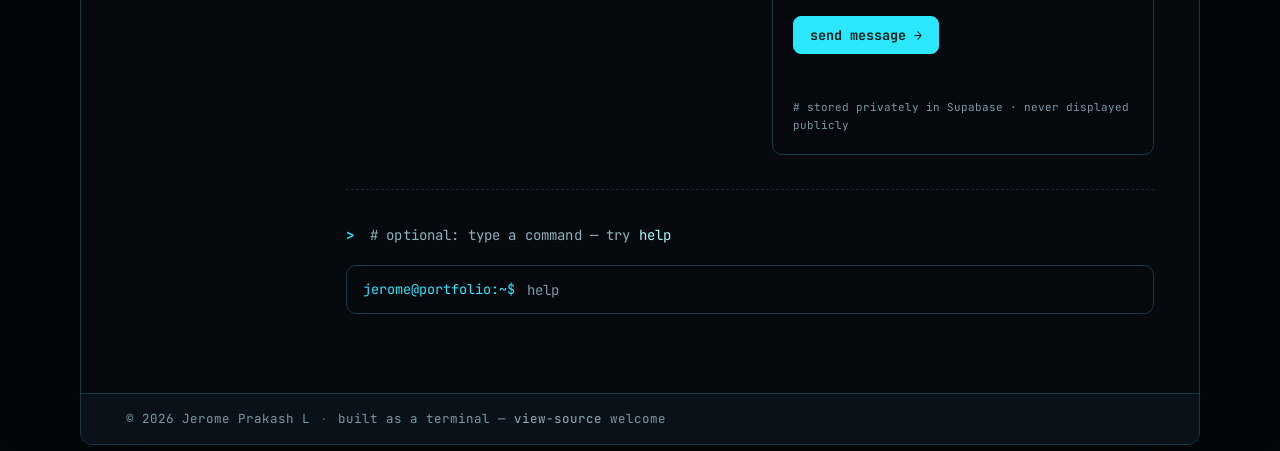
==== commit b6605ecd: "Add JARVIS profile design to portfolio" ====
--- a/index.html
+++ b/index.html
@@ -1,17 +1,17 @@
 <!DOCTYPE html>
-<html lang="en" data-theme="green">
+<html lang="en" data-theme="arc">
 <head>
   <meta charset="UTF-8" />
   <meta name="viewport" content="width=device-width, initial-scale=1.0" />
-  <title>Jerome Prakash L — AI Agents · Automation · Computer Vision</title>
-  <meta name="description" content="Portfolio of Jerome Prakash L — CSE student building AI agents, automation tools, and computer-vision experiments in Python. Open to SWE/AI internships." />
+  <title>Jerome Prakash L — J.A.R.V.I.S. Developer Portfolio</title>
+  <meta name="description" content="J.A.R.V.I.S.-inspired portfolio of Jerome Prakash L — CSE student building AI agents, full-stack products, automation tools, data projects, and computer-vision experiments." />
   <meta name="author" content="Jerome Prakash L" />
   <meta name="theme-color" content="#04070a" />
 
   <!-- Open Graph / social preview -->
   <meta property="og:type" content="website" />
-  <meta property="og:title" content="Jerome Prakash L — Terminal Portfolio" />
-  <meta property="og:description" content="CSE student building AI agents & automation tools. Python · AI Agents · Automation · Computer Vision." />
+  <meta property="og:title" content="Jerome Prakash L — J.A.R.V.I.S. Developer Portfolio" />
+  <meta property="og:description" content="Build the future: AI agents · Full-stack engineering · Automation · Data analytics · Computer vision." />
   <meta name="twitter:card" content="summary_large_image" />
   <meta property="og:url" content="https://jerome-prakash-l.github.io/elonmusk_jp/" />
   <meta property="og:image" content="https://jerome-prakash-l.github.io/elonmusk_jp/og-image.png" />
@@ -47,8 +47,8 @@
   }
   </script>
 
-  <!-- Inline SVG favicon: terminal prompt -->
-  <link rel="icon" href="data:image/svg+xml,%3Csvg xmlns='http://www.w3.org/2000/svg' viewBox='0 0 32 32'%3E%3Crect width='32' height='32' rx='6' fill='%230b1110'/%3E%3Cpath d='M7 10l6 6-6 6' fill='none' stroke='%235ef2a0' stroke-width='2.5' stroke-linecap='round' stroke-linejoin='round'/%3E%3Cline x1='16' y1='22' x2='25' y2='22' stroke='%235ef2a0' stroke-width='2.5' stroke-linecap='round'/%3E%3C/svg%3E" />
+  <!-- Inline SVG favicon: JPL arc core -->
+  <link rel="icon" href="data:image/svg+xml,%3Csvg xmlns='http://www.w3.org/2000/svg' viewBox='0 0 32 32'%3E%3Crect width='32' height='32' rx='6' fill='%2303060a'/%3E%3Cpath d='M16 3l10 6v14l-10 6-10-6V9z' fill='none' stroke='%232be7ff' stroke-width='2'/%3E%3Ccircle cx='16' cy='16' r='7' fill='none' stroke='%23f6c453' stroke-width='2'/%3E%3Ccircle cx='16' cy='16' r='2.5' fill='%23ffffff'/%3E%3C/svg%3E" />
 
   <!-- Fonts: monospace for UI, serif italic for display names (graceful fallback if offline) -->
   <link rel="preconnect" href="https://fonts.googleapis.com" />
@@ -70,13 +70,31 @@
           <span class="light light--amber"></span>
           <span class="light light--green"></span>
         </div>
-        <div class="titlebar__title">jerome@portfolio — bash</div>
+        <div class="titlebar__title">J.A.R.V.I.S. // PORTFOLIO ONLINE</div>
         <div class="titlebar__controls">
-          <button id="theme-toggle" class="ghost-btn" type="button" aria-label="Switch colour theme" title="Switch theme (green / amber)">
-            <span class="theme-dot" aria-hidden="true"></span><span class="theme-name">green</span>
+          <button id="theme-toggle" class="ghost-btn" type="button" aria-label="Switch colour theme" title="Switch theme (arc / armor)">
+            <span class="theme-dot" aria-hidden="true"></span><span class="theme-name">arc</span>
           </button>
         </div>
       </div>
+
+      <!-- ===== J.A.R.V.I.S. animated hero copied from the GitHub profile ===== -->
+      <header class="jarvis-hero" aria-label="Jerome Prakash L J.A.R.V.I.S. developer interface">
+        <img
+          class="jarvis-hero__banner"
+          src="assets/profile-banner.svg"
+          alt="Jerome Prakash L — animated Arc Reactor and J.A.R.V.I.S. developer interface"
+          width="1200"
+          height="420"
+          decoding="async"
+          fetchpriority="high" />
+        <div class="jarvis-hero__status" aria-label="Current system status">
+          <span><b>ARC CORE</b> 100%</span>
+          <span><b>AI LINK</b> ACTIVE</span>
+          <span><b>BUILD MODE</b> ONLINE</span>
+          <a href="#contact" data-cmd="contact"><b>MISSION</b> COLLABORATE →</a>
+        </div>
+      </header>
 
       <!-- ===== Window body: sidebar + content ===== -->
       <div class="window-body">
@@ -86,6 +104,7 @@
           <div class="sidebar__path">~/jerome</div>
           <nav class="sidebar__nav">
             <a class="nav-link is-active" href="#whoami" data-cmd="whoami"><span class="nav-prompt">&gt;</span> $ whoami</a>
+            <a class="nav-link" href="#jarvis" data-cmd="jarvis"><span class="nav-prompt">&gt;</span> jarvis</a>
             <a class="nav-link" href="#experience" data-cmd="experience"><span class="nav-prompt">&gt;</span> experience</a>
             <a class="nav-link" href="#projects" data-cmd="projects"><span class="nav-prompt">&gt;</span> projects</a>
             <a class="nav-link" href="#repos" data-cmd="repos"><span class="nav-prompt">&gt;</span> repos</a>
@@ -98,7 +117,7 @@
           </nav>
           <div class="sidebar__foot">
             <a class="sidebar__resume" href="Jerome_Prakash_L_Resume.pdf" target="_blank" rel="noopener">&#8595; resume.pdf</a>
-            <div class="sidebar__version">v2026.1.6</div>
+            <div class="sidebar__version">MARK JPL-26 · v2026.2</div>
           </div>
         </aside>
 
@@ -114,19 +133,20 @@
               </div>
               <div class="whoami__body">
                 <h1 class="display-name" id="typed-name" aria-label="Jerome Prakash L">Jerome Prakash L<span class="cursor" aria-hidden="true"></span></h1>
-                <p class="whoami__role">Computer Science Engineering Student<span class="dot-sep">·</span>Open to SWE / AI Internships</p>
+                <p class="whoami__role">CSE Student · AI Agent &amp; Automation Builder · Full-Stack Developer · Computer Vision Explorer</p>
                 <div class="badges" role="list" aria-label="Focus areas">
                   <span class="badge" role="listitem">Python</span>
                   <span class="badge badge--alt" role="listitem">AI Agents</span>
-                  <span class="badge" role="listitem">Automation</span>
+                  <span class="badge" role="listitem">Full-Stack</span>
+                  <span class="badge badge--alt" role="listitem">Automation</span>
                   <span class="badge badge--alt" role="listitem">Computer Vision</span>
-                  <span class="badge" role="listitem">Linux</span>
+                  <span class="badge" role="listitem">Data Analytics</span>
                 </div>
                 <p class="whoami__bio">
-                  I build AI-agent and automation tools that turn repetitive manual work into
-                  reliable, hands-off workflows — across Gmail, Google Calendar, Telegram, and
-                  local developer environments — plus real-time computer-vision experiments
-                  (hand &amp; gesture detection). Currently seeking a software-engineering or AI internship.
+                  I build systems where <strong>AI meets real human needs</strong> — from document intelligence,
+                  campus assistants, and workflow automation to local-service platforms, agricultural technology,
+                  data products, and gesture-controlled interfaces. I am open to software-engineering and AI
+                  internships, open-source collaboration, and ambitious engineering problems.
                 </p>
                 <div class="whoami__actions">
                   <a class="btn btn--solid" href="#projects" data-cmd="projects" aria-label="View projects">ls ./projects</a>
@@ -136,10 +156,63 @@
             </div>
           </section>
 
+          <!-- ===== J.A.R.V.I.S. system profile ===== -->
+          <section class="section" id="jarvis" aria-labelledby="jarvis-cmd">
+            <h2 class="cmd" id="jarvis-cmd"><span class="cmd__prompt">&gt;</span> jarvis --system-profile</h2>
+            <div class="system-profile">
+              <div class="system-profile__code" aria-label="Jerome developer profile as TypeScript">
+                <div class="system-profile__bar"><span>jerome.ts</span><span class="system-profile__live">● ONLINE</span></div>
+                <pre><code><span class="k">const</span> <span class="s">jerome</span> = {
+  role: <span class="s">"Computer Science Engineering Student"</span>,
+  base: <span class="s">"Chennai, India"</span>,
+  focus: [
+    <span class="s">"AI agents and practical automation"</span>,
+    <span class="s">"Full-stack product engineering"</span>,
+    <span class="s">"Real-time computer vision"</span>,
+    <span class="s">"Data analytics and intelligent workflows"</span>
+  ],
+  directive: <span class="s">"Build the future"</span>,
+  status: <span class="s">"Ready to collaborate"</span>
+};</code></pre>
+              </div>
+              <dl class="reactor-grid">
+                <div><dt>ARMOR MARK</dt><dd>JPL-26</dd></div>
+                <div><dt>ARC CORE</dt><dd>100% POWER</dd></div>
+                <div><dt>J.A.R.V.I.S.</dt><dd>ONLINE</dd></div>
+                <div><dt>NEURAL LINK</dt><dd>ACTIVE</dd></div>
+                <div><dt>PRIMARY DIRECTIVE</dt><dd>BUILD THE FUTURE</dd></div>
+                <div><dt>MISSION STATUS</dt><dd>READY TO COLLABORATE</dd></div>
+              </dl>
+            </div>
+            <blockquote class="inventor-note"><strong>INVENTOR'S NOTE:</strong> I do not wait for the future to feel inevitable. I study the problem, prototype the system, and make the idea useful.</blockquote>
+          </section>
+
           <!-- ===== experience ===== -->
           <section class="section" id="experience" aria-labelledby="experience-cmd">
             <h2 class="cmd" id="experience-cmd"><span class="cmd__prompt">&gt;</span> ls ./experience</h2>
             <ol class="timeline">
+              <li class="timeline__item">
+                <div class="timeline__when">17 Jun — 16 Jul 2026</div>
+                <div class="timeline__what">
+                  <h3 class="timeline__role">Data Analytics Intern</h3>
+                  <p class="timeline__org">THIRANEX · 4-week internship</p>
+                  <ul class="bullets">
+                    <li>Cleaned, transformed, and explored real-world datasets using Python, Pandas, Excel, and Power BI.</li>
+                    <li>Built sales and revenue dashboards, customer segments, and predictive models with K-Means and Linear Regression.</li>
+                  </ul>
+                </div>
+              </li>
+              <li class="timeline__item">
+                <div class="timeline__when">22 Jun — 8 Jul 2026</div>
+                <div class="timeline__what">
+                  <h3 class="timeline__role">VLSI &amp; Embedded Control Trainee</h3>
+                  <p class="timeline__org">ZARA TECH · 15-day programme</p>
+                  <ul class="bullets">
+                    <li>Practised Verilog HDL modelling, testbenches, sequential circuits, and finite-state machines.</li>
+                    <li>Built Arduino UNO projects in Embedded C, including LED-control and temperature-alert prototypes.</li>
+                  </ul>
+                </div>
+              </li>
               <li class="timeline__item">
                 <div class="timeline__when">2025 — now</div>
                 <div class="timeline__what">
@@ -211,6 +284,66 @@
                 </div>
               </article>
 
+              <article class="project">
+                <header class="project__head">
+                  <h3 class="project__title">AI-Powered Document Analysis</h3>
+                  <span class="project__type">document intelligence</span>
+                </header>
+                <p class="project__desc">A TypeScript workflow for intelligent document analysis, structured extraction, and repeatable information processing.</p>
+                <div class="tags" aria-label="Tech stack"><span class="tag">TypeScript</span><span class="tag">AI</span><span class="tag">Extraction</span></div>
+                <div class="project__links"><a class="proj-link" href="https://github.com/JEROME-PRAKASH-L/AI-Powered-Document-Analysis-Extraction" target="_blank" rel="noopener">code →</a></div>
+              </article>
+
+              <article class="project">
+                <header class="project__head">
+                  <h3 class="project__title">SkillBridge Local</h3>
+                  <span class="project__type">full-stack marketplace</span>
+                </header>
+                <p class="project__desc">A Next.js and Supabase marketplace connecting local businesses with students for clearly scoped micro-tech tasks.</p>
+                <div class="tags" aria-label="Tech stack"><span class="tag">Next.js</span><span class="tag">Supabase</span><span class="tag">TypeScript</span></div>
+                <div class="project__links"><a class="proj-link" href="https://github.com/JEROME-PRAKASH-L/skillbridge-local" target="_blank" rel="noopener">code →</a><a class="proj-link" href="https://skillbridge-local-chennai.netlify.app" target="_blank" rel="noopener">live →</a></div>
+              </article>
+
+              <article class="project">
+                <header class="project__head">
+                  <h3 class="project__title">Uzhavar 360</h3>
+                  <span class="project__type">agricultural technology</span>
+                </header>
+                <p class="project__desc">A digital platform designed to help farmers access useful services and information through a clear, approachable interface.</p>
+                <div class="tags" aria-label="Tech stack"><span class="tag">Web</span><span class="tag">AgriTech</span><span class="tag">Product</span></div>
+                <div class="project__links"><a class="proj-link" href="https://github.com/JEROME-PRAKASH-L/uzhavar-360" target="_blank" rel="noopener">code →</a></div>
+              </article>
+
+              <article class="project">
+                <header class="project__head">
+                  <h3 class="project__title">AI Campus Copilot</h3>
+                  <span class="project__type">AI assistant</span>
+                </header>
+                <p class="project__desc">Campus-focused assistant concepts for student workflows, academic support, and useful day-to-day automation.</p>
+                <div class="tags" aria-label="Tech stack"><span class="tag">AI Agents</span><span class="tag">Education</span><span class="tag">Automation</span></div>
+                <div class="project__links"><a class="proj-link" href="https://github.com/JEROME-PRAKASH-L/Al-Campus-Copilot" target="_blank" rel="noopener">code →</a></div>
+              </article>
+
+              <article class="project">
+                <header class="project__head">
+                  <h3 class="project__title">Make Me Productive</h3>
+                  <span class="project__type">focus companion</span>
+                </header>
+                <p class="project__desc">A browser productivity companion for more intentional YouTube use and stronger focus habits.</p>
+                <div class="tags" aria-label="Tech stack"><span class="tag">Browser</span><span class="tag">Productivity</span><span class="tag">JavaScript</span></div>
+                <div class="project__links"><a class="proj-link" href="https://github.com/JEROME-PRAKASH-L/Make-Me-Productive---Youtube-Focus-Buddy" target="_blank" rel="noopener">code →</a></div>
+              </article>
+
+              <article class="project">
+                <header class="project__head">
+                  <h3 class="project__title">Gesture Control Lab</h3>
+                  <span class="project__type">computer vision</span>
+                </header>
+                <p class="project__desc">Real-time hand-gesture experiments for mouse control, volume adjustment, drawing, and human-computer interaction.</p>
+                <div class="tags" aria-label="Tech stack"><span class="tag">Python</span><span class="tag">Computer Vision</span><span class="tag">HCI</span></div>
+                <div class="project__links"><a class="proj-link" href="https://github.com/JEROME-PRAKASH-L/Hand-Gesture-Mouse-Control-Project" target="_blank" rel="noopener">mouse →</a><a class="proj-link" href="https://github.com/JEROME-PRAKASH-L/Volume-Control-project-" target="_blank" rel="noopener">volume →</a></div>
+              </article>
+
             </div>
 
             <!-- ===== project demos: simulated replays, played by demosApp() ===== -->
@@ -359,11 +492,11 @@
           <section class="section" id="skills" aria-labelledby="skills-cmd">
             <h2 class="cmd" id="skills-cmd"><span class="cmd__prompt">&gt;</span> cat ./skills.json</h2>
             <pre class="json" aria-label="Skills as JSON"><code><span class="p">{</span>
-  <span class="k">"languages"</span><span class="p">:</span> <span class="p">[</span><span class="s">"Python"</span><span class="p">,</span> <span class="s">"JavaScript"</span><span class="p">,</span> <span class="s">"HTML"</span><span class="p">,</span> <span class="s">"CSS"</span><span class="p">]</span><span class="p">,</span>
-  <span class="k">"ai_automation"</span><span class="p">:</span> <span class="p">[</span><span class="s">"AI Agents"</span><span class="p">,</span> <span class="s">"Prompt Engineering"</span><span class="p">,</span> <span class="s">"Workflow Automation"</span><span class="p">,</span> <span class="s">"RAG"</span><span class="p">]</span><span class="p">,</span>
-  <span class="k">"tools"</span><span class="p">:</span> <span class="p">[</span><span class="s">"Git"</span><span class="p">,</span> <span class="s">"GitHub"</span><span class="p">,</span> <span class="s">"WSL2 / Linux"</span><span class="p">,</span> <span class="s">"REST APIs"</span><span class="p">,</span> <span class="s">"Telegram Bots"</span><span class="p">]</span><span class="p">,</span>
-  <span class="k">"computer_vision"</span><span class="p">:</span> <span class="p">[</span><span class="s">"Hand &amp; Gesture Detection"</span><span class="p">,</span> <span class="s">"Real-time HCI"</span><span class="p">]</span><span class="p">,</span>
-  <span class="k">"communication"</span><span class="p">:</span> <span class="p">[</span><span class="s">"Technical Writing"</span><span class="p">,</span> <span class="s">"Documentation"</span><span class="p">,</span> <span class="s">"Content Strategy"</span><span class="p">]</span>
+  <span class="k">"languages"</span><span class="p">:</span> <span class="p">[</span><span class="s">"Python"</span><span class="p">,</span> <span class="s">"JavaScript"</span><span class="p">,</span> <span class="s">"TypeScript"</span><span class="p">,</span> <span class="s">"Java"</span><span class="p">,</span> <span class="s">"HTML"</span><span class="p">,</span> <span class="s">"CSS"</span><span class="p">]</span><span class="p">,</span>
+  <span class="k">"web_systems"</span><span class="p">:</span> <span class="p">[</span><span class="s">"React"</span><span class="p">,</span> <span class="s">"Next.js"</span><span class="p">,</span> <span class="s">"Tailwind CSS"</span><span class="p">,</span> <span class="s">"Node.js"</span><span class="p">,</span> <span class="s">"REST APIs"</span><span class="p">]</span><span class="p">,</span>
+  <span class="k">"ai_automation"</span><span class="p">:</span> <span class="p">[</span><span class="s">"AI Agents"</span><span class="p">,</span> <span class="s">"Prompt Engineering"</span><span class="p">,</span> <span class="s">"RAG"</span><span class="p">,</span> <span class="s">"Workflow Automation"</span><span class="p">]</span><span class="p">,</span>
+  <span class="k">"data_vision"</span><span class="p">:</span> <span class="p">[</span><span class="s">"Pandas"</span><span class="p">,</span> <span class="s">"Scikit-learn"</span><span class="p">,</span> <span class="s">"Power BI"</span><span class="p">,</span> <span class="s">"Computer Vision"</span><span class="p">,</span> <span class="s">"Real-time HCI"</span><span class="p">]</span><span class="p">,</span>
+  <span class="k">"platforms"</span><span class="p">:</span> <span class="p">[</span><span class="s">"Supabase"</span><span class="p">,</span> <span class="s">"MongoDB"</span><span class="p">,</span> <span class="s">"Git"</span><span class="p">,</span> <span class="s">"GitHub"</span><span class="p">,</span> <span class="s">"Linux"</span><span class="p">,</span> <span class="s">"Arduino"</span><span class="p">]</span>
 <span class="p">}</span></code></pre>
           </section>
 
--- a/styles.css
+++ b/styles.css
@@ -1,28 +1,30 @@
 /* =========================================================================
-   Jerome Prakash L — Terminal OS Portfolio
+   Jerome Prakash L — J.A.R.V.I.S. Terminal Portfolio
    Pure CSS, no build step. Theme via [data-theme] on <html>.
    ========================================================================= */
 
 /* ---------- Theme tokens ---------- */
 :root {
   --bg:          #04070a;
-  --term-bg:     #0a0f0e;
-  --term-bar:    #10171a;
-  --sidebar-bg:  #070c0b;
-  --border:      #1b2a26;
-  --border-soft: #142019;
-
-  --text:        #cbd8d0;   /* primary body */
-  --text-dim:    #8aa094;   /* secondary (AA on term-bg) */
-  --text-faint:  #7e948a;   /* small meta text — kept >=4.5:1 on term/sidebar bg */
-
-  --accent:      #5ef2a0;   /* primary green */
-  --accent-soft: #8affc1;
-  --accent-deep: #2bc77f;
-  --prompt:      #5ef2a0;
-  --cyan:        #67e8f9;   /* links / json strings */
-  --amber:       #f5c451;   /* numbers / highlights */
-  --accent-glow: rgba(94, 242, 160, 0.16);
+  --term-bg:     #05090d;
+  --term-bar:    #0a1017;
+  --sidebar-bg:  #04080c;
+  --border:      #173846;
+  --border-soft: #102a35;
+
+  --text:        #d3e8ed;   /* primary body */
+  --text-dim:    #91b0ba;   /* secondary (AA on term-bg) */
+  --text-faint:  #7899a5;   /* small meta text — kept >=4.5:1 on term/sidebar bg */
+
+  --accent:      #2be7ff;   /* Arc Reactor cyan */
+  --accent-soft: #a8f8ff;
+  --accent-deep: #00a8c6;
+  --prompt:      #5fffea;
+  --cyan:        #67e8f9;   /* links / JSON strings */
+  --amber:       #f6c453;   /* armor-gold highlights */
+  --accent-glow: rgba(43, 231, 255, 0.18);
+  --armor-red:   #a41d23;
+  --armor-deep:  #3b0608;
 
   --red:   #ff5f56;
   --yellow:#ffbd2e;
@@ -36,13 +38,13 @@
   --gap: clamp(18px, 3vw, 36px);
 }
 
-/* Amber / phosphor theme */
-:root[data-theme="amber"] {
+/* Armor red / gold theme */
+:root[data-theme="armor"] {
   --term-bg:     #0c0a06;
-  --term-bar:    #15110a;
-  --sidebar-bg:  #0a0805;
-  --border:      #2c2310;
-  --border-soft: #1f1809;
+  --term-bar:    #19080a;
+  --sidebar-bg:  #0d0607;
+  --border:      #5d2427;
+  --border-soft: #351417;
   --text:        #e6d6b0;
   --text-dim:    #b29a6a;
   --text-faint:  #998150;
@@ -53,6 +55,8 @@
   --cyan:        #f0b84a;
   --amber:       #ffd277;
   --accent-glow: rgba(245, 196, 81, 0.16);
+  --armor-red:   #d52a32;
+  --armor-deep:  #51080c;
 }
 
 /* ---------- Reset ---------- */
@@ -65,7 +69,8 @@
   line-height: 1.6;
   color: var(--text);
   background:
-    radial-gradient(1200px 600px at 80% -10%, rgba(94,242,160,0.05), transparent 60%),
+    radial-gradient(900px 520px at 85% -8%, rgba(43,231,255,0.08), transparent 62%),
+    radial-gradient(800px 460px at 4% 16%, rgba(164,29,35,0.09), transparent 65%),
     var(--bg);
   -webkit-font-smoothing: antialiased;
   text-rendering: optimizeLegibility;
@@ -146,7 +151,8 @@
   align-items: center;
   gap: 14px;
   padding: 11px 16px;
-  background: var(--term-bar);
+  background:
+    linear-gradient(90deg, color-mix(in srgb, var(--armor-deep) 72%, var(--term-bar)), var(--term-bar) 36%, var(--term-bar) 70%, color-mix(in srgb, var(--accent-deep) 22%, var(--term-bar)));
   border-bottom: 1px solid var(--border);
 }
 .lights { display: flex; gap: 8px; }
@@ -183,6 +189,54 @@
   background: var(--accent);
   box-shadow: 0 0 8px var(--accent-glow);
 }
+
+/* ---------- J.A.R.V.I.S. animated hero ---------- */
+.jarvis-hero {
+  position: relative;
+  background: #02060a;
+  border-bottom: 1px solid var(--border);
+  isolation: isolate;
+}
+.jarvis-hero::after {
+  content: "";
+  position: absolute;
+  z-index: 2;
+  left: 2.5%;
+  right: 2.5%;
+  bottom: -10px;
+  height: 20px;
+  background: url("assets/energy-divider.svg") center / 100% 100% no-repeat;
+  pointer-events: none;
+}
+.jarvis-hero__banner {
+  display: block;
+  width: 100%;
+  height: auto;
+  aspect-ratio: 1200 / 420;
+  object-fit: contain;
+}
+.jarvis-hero__status {
+  display: grid;
+  grid-template-columns: repeat(4, minmax(0, 1fr));
+  gap: 1px;
+  border-top: 1px solid color-mix(in srgb, var(--accent) 50%, transparent);
+  background: var(--border-soft);
+  font-size: 10px;
+  letter-spacing: 0.12em;
+  line-height: 1.35;
+  color: var(--text-dim);
+}
+.jarvis-hero__status > * {
+  min-width: 0;
+  padding: 9px 12px;
+  background: color-mix(in srgb, var(--term-bg) 94%, transparent);
+  white-space: nowrap;
+  overflow: hidden;
+  text-overflow: ellipsis;
+}
+.jarvis-hero__status b { color: var(--amber); font-weight: 700; }
+.jarvis-hero__status a { color: var(--accent-soft); text-align: right; }
+.jarvis-hero__status a:hover { color: white; text-decoration: none; }
 
 /* ---------- Window body ---------- */
 .window-body {
@@ -352,6 +406,87 @@
 .btn:hover { text-decoration: none; border-color: var(--accent-deep); background: rgba(255,255,255,0.03); transform: translateY(-1px); }
 .btn--solid { color: #04201a; background: var(--accent); border-color: var(--accent); font-weight: 700; }
 .btn--solid:hover { background: var(--accent-soft); border-color: var(--accent-soft); color: #04201a; }
+
+/* ---------- J.A.R.V.I.S. system profile ---------- */
+.system-profile {
+  display: grid;
+  grid-template-columns: minmax(0, 1.2fr) minmax(250px, .8fr);
+  gap: 18px;
+  align-items: stretch;
+}
+.system-profile__code {
+  min-width: 0;
+  border: 1px solid color-mix(in srgb, var(--accent) 48%, var(--border));
+  background:
+    linear-gradient(135deg, color-mix(in srgb, var(--accent) 6%, transparent), transparent 45%),
+    #040a0f;
+  box-shadow: inset 0 0 28px rgba(43,231,255,0.035), 0 14px 40px -34px var(--accent);
+  clip-path: polygon(0 0, calc(100% - 18px) 0, 100% 18px, 100% 100%, 0 100%);
+}
+.system-profile__bar {
+  display: flex;
+  justify-content: space-between;
+  gap: 16px;
+  padding: 8px 12px;
+  border-bottom: 1px solid var(--border);
+  color: var(--text-dim);
+  font-size: 11px;
+  letter-spacing: .09em;
+}
+.system-profile__live { color: var(--accent); text-shadow: 0 0 9px var(--accent-glow); }
+.system-profile__code pre {
+  margin: 0;
+  padding: 16px;
+  overflow-x: auto;
+  color: var(--text);
+  font-size: 12px;
+  line-height: 1.7;
+}
+.system-profile__code .k { color: var(--amber); }
+.system-profile__code .s { color: var(--accent-soft); }
+.reactor-grid {
+  display: grid;
+  grid-template-columns: repeat(2, minmax(0, 1fr));
+  gap: 9px;
+  margin: 0;
+}
+.reactor-grid > div {
+  position: relative;
+  min-width: 0;
+  padding: 13px 12px 12px;
+  border: 1px solid var(--border);
+  background: linear-gradient(145deg, var(--sidebar-bg), color-mix(in srgb, var(--accent) 5%, var(--term-bg)));
+  overflow: hidden;
+}
+.reactor-grid > div::before {
+  content: "";
+  position: absolute;
+  inset: 0 auto 0 0;
+  width: 2px;
+  background: linear-gradient(var(--amber), var(--accent));
+  box-shadow: 0 0 10px var(--accent-glow);
+}
+.reactor-grid dt {
+  color: var(--text-faint);
+  font-size: 9px;
+  letter-spacing: .1em;
+}
+.reactor-grid dd {
+  margin: 7px 0 0;
+  color: var(--accent-soft);
+  font-size: 11px;
+  font-weight: 700;
+  line-height: 1.35;
+}
+.inventor-note {
+  margin: 18px 0 0;
+  padding: 13px 16px;
+  border-left: 2px solid var(--amber);
+  background: linear-gradient(90deg, rgba(246,196,83,.08), transparent 88%);
+  color: var(--text-dim);
+  font-size: 13px;
+}
+.inventor-note strong { color: var(--amber); }
 
 /* ---------- timeline (experience / education) ---------- */
 .timeline { display: flex; flex-direction: column; gap: 4px; }
@@ -939,6 +1074,7 @@
 @media (max-width: 820px) {
   body { font-size: 14.5px; }
   .window-body { grid-template-columns: 1fr; }
+  .system-profile { grid-template-columns: 1fr; }
 
   .sidebar {
     position: static;
@@ -975,6 +1111,8 @@
   .screen { padding: 0; align-items: stretch; }
   .terminal { border-radius: 0; border-left: none; border-right: none; min-height: 100vh; }
   .titlebar__title { font-size: 11px; }
+  .jarvis-hero__status { grid-template-columns: repeat(2, minmax(0, 1fr)); font-size: 9px; }
+  .jarvis-hero__status a { text-align: left; }
   .content { padding: 18px 16px 28px; }
   .whoami { gap: 18px; }
   .avatar { width: 96px; height: 96px; border-radius: 14px; padding: 3px; }
@@ -983,6 +1121,7 @@
   .timeline__item { grid-template-columns: 1fr; gap: 6px; }
   .timeline__when { padding-top: 0; }
   .contact__row { grid-template-columns: 88px 1fr; gap: 10px; }
+  .reactor-grid { grid-template-columns: 1fr; }
   .sidebar__foot { width: 100%; margin: 4px 0 0; }
 }
 
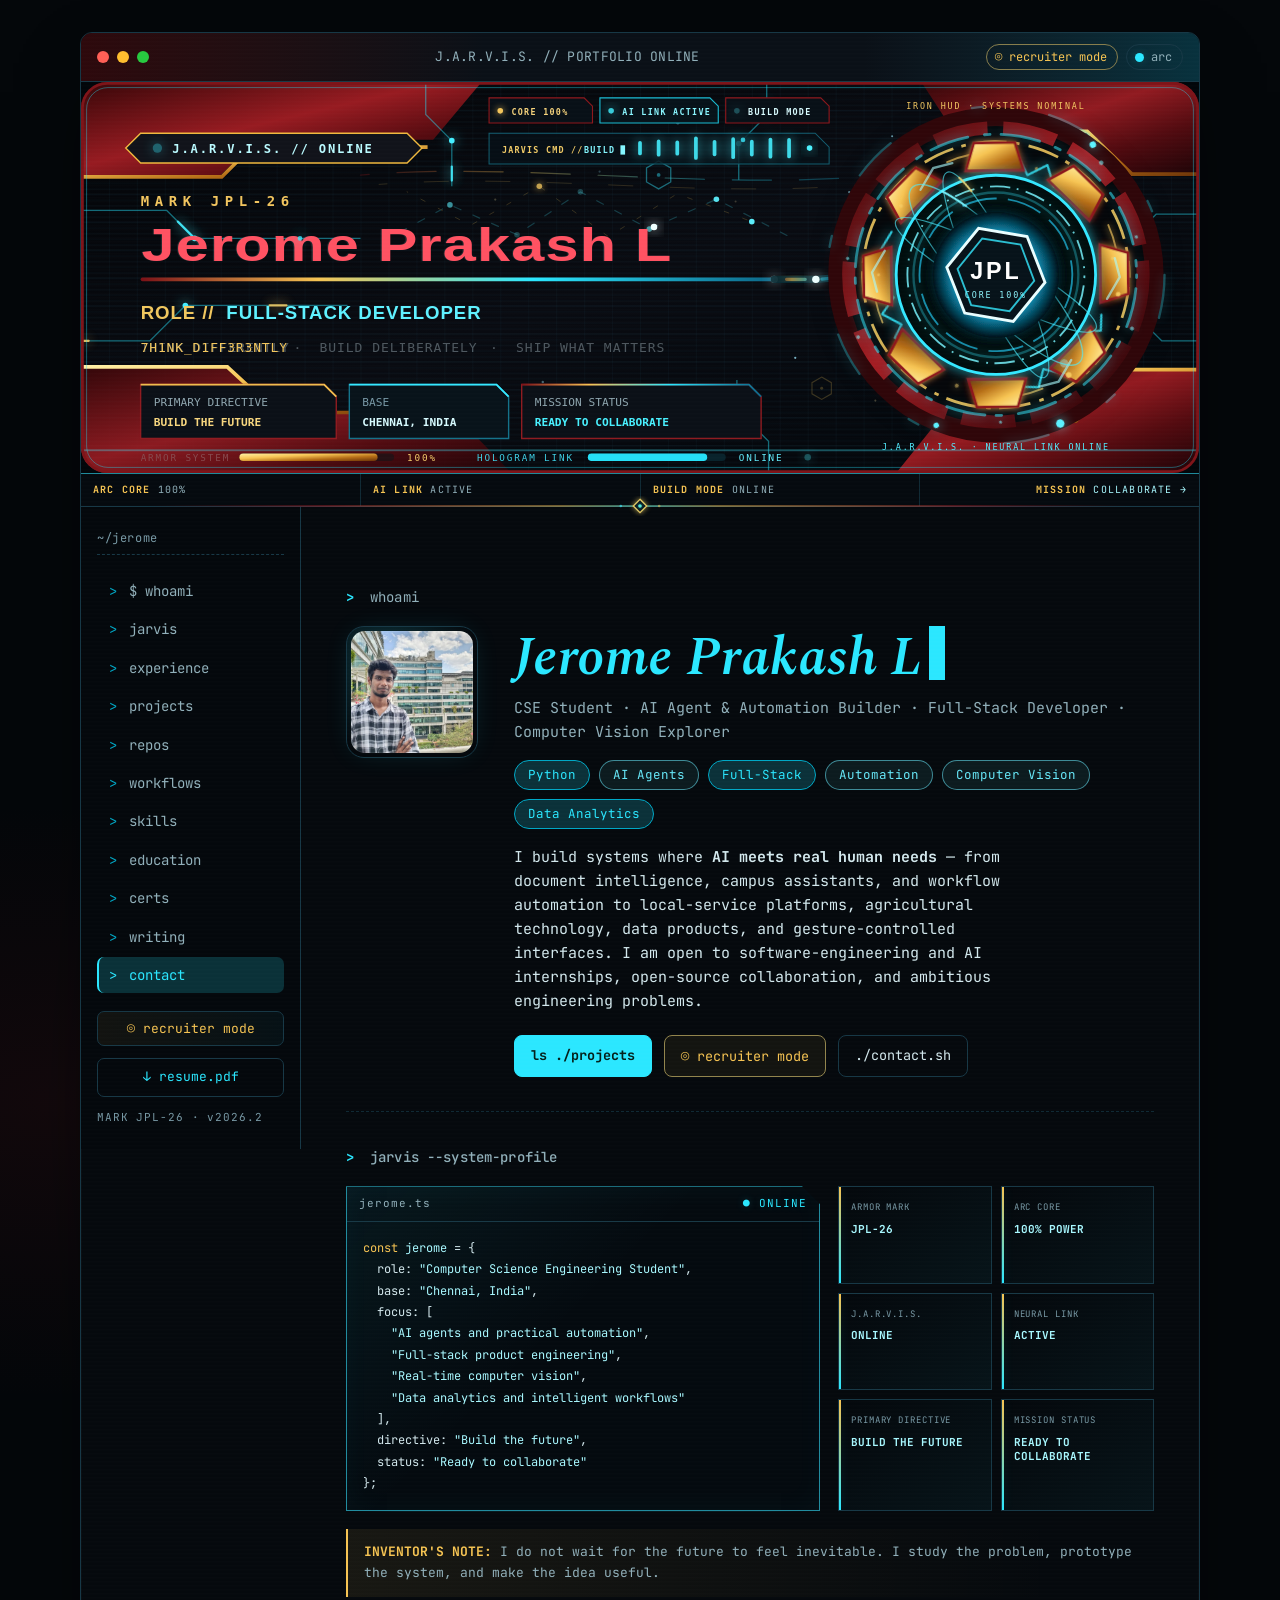
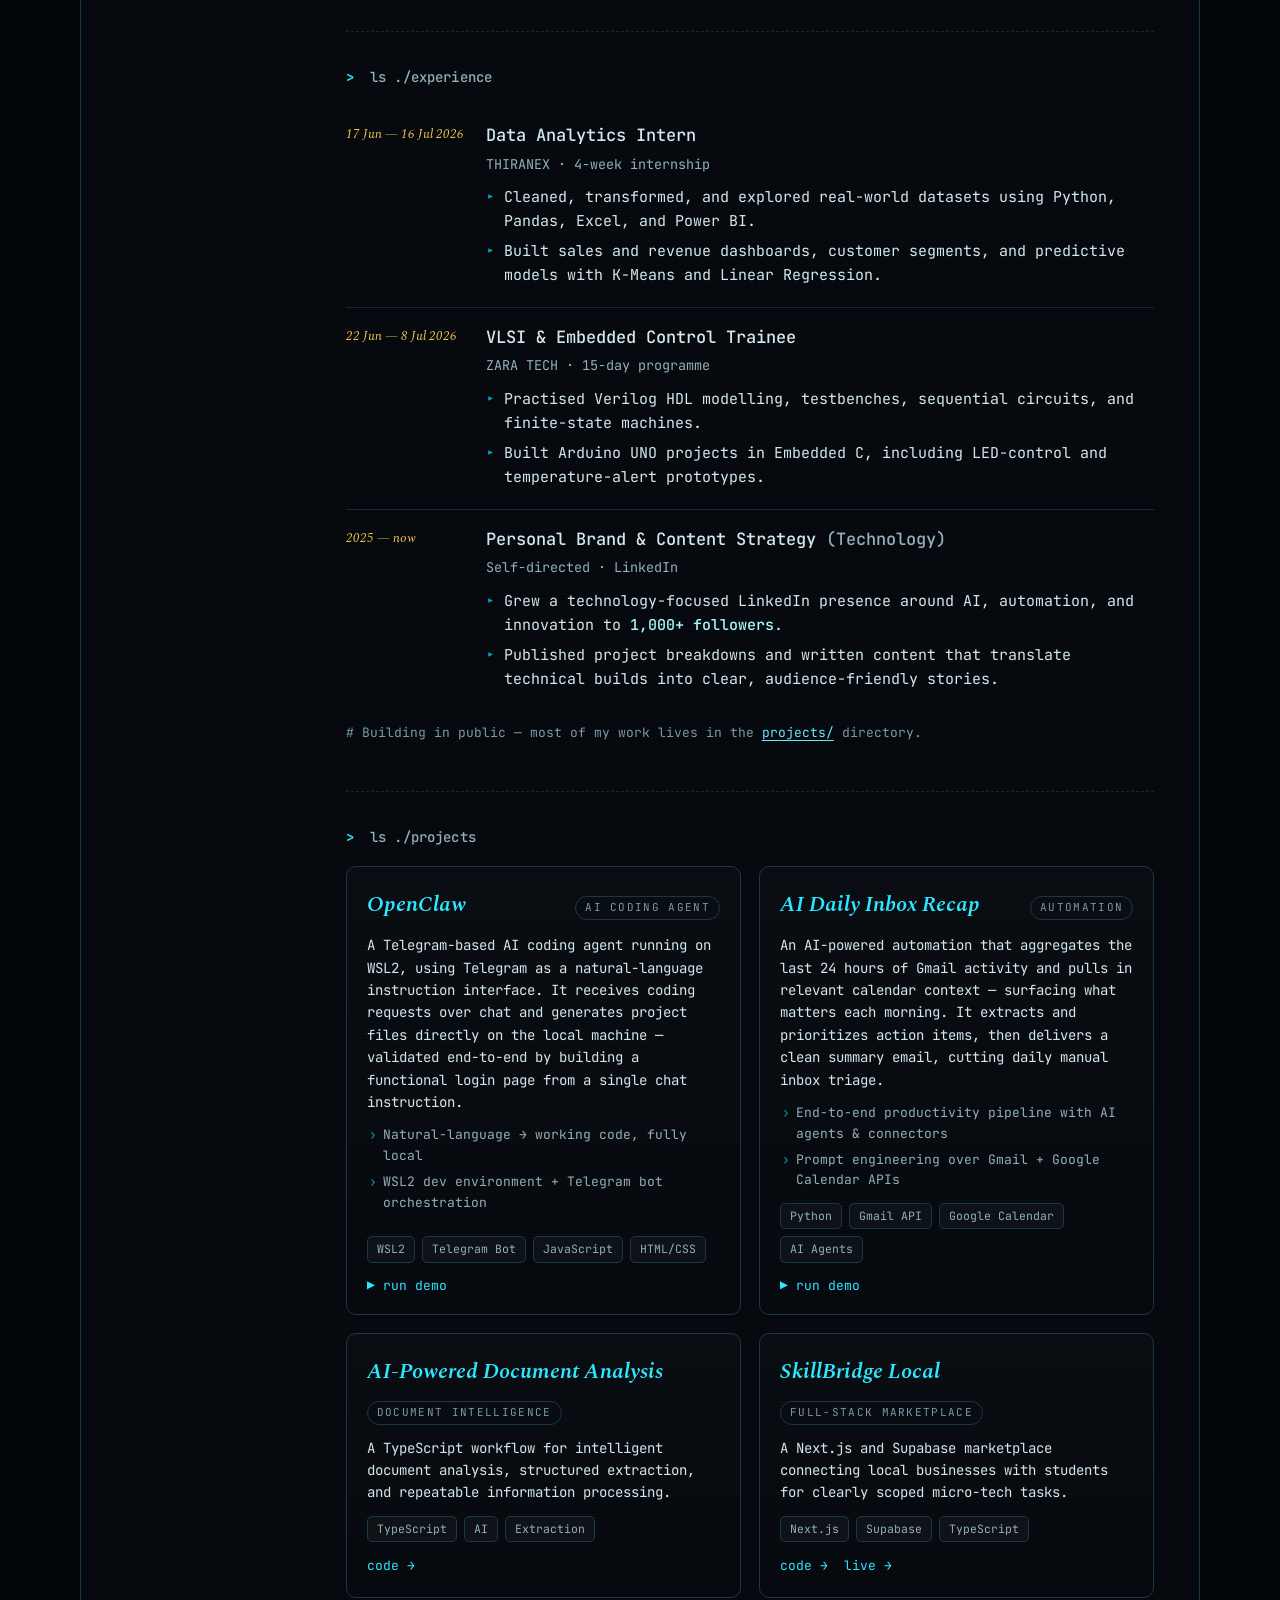
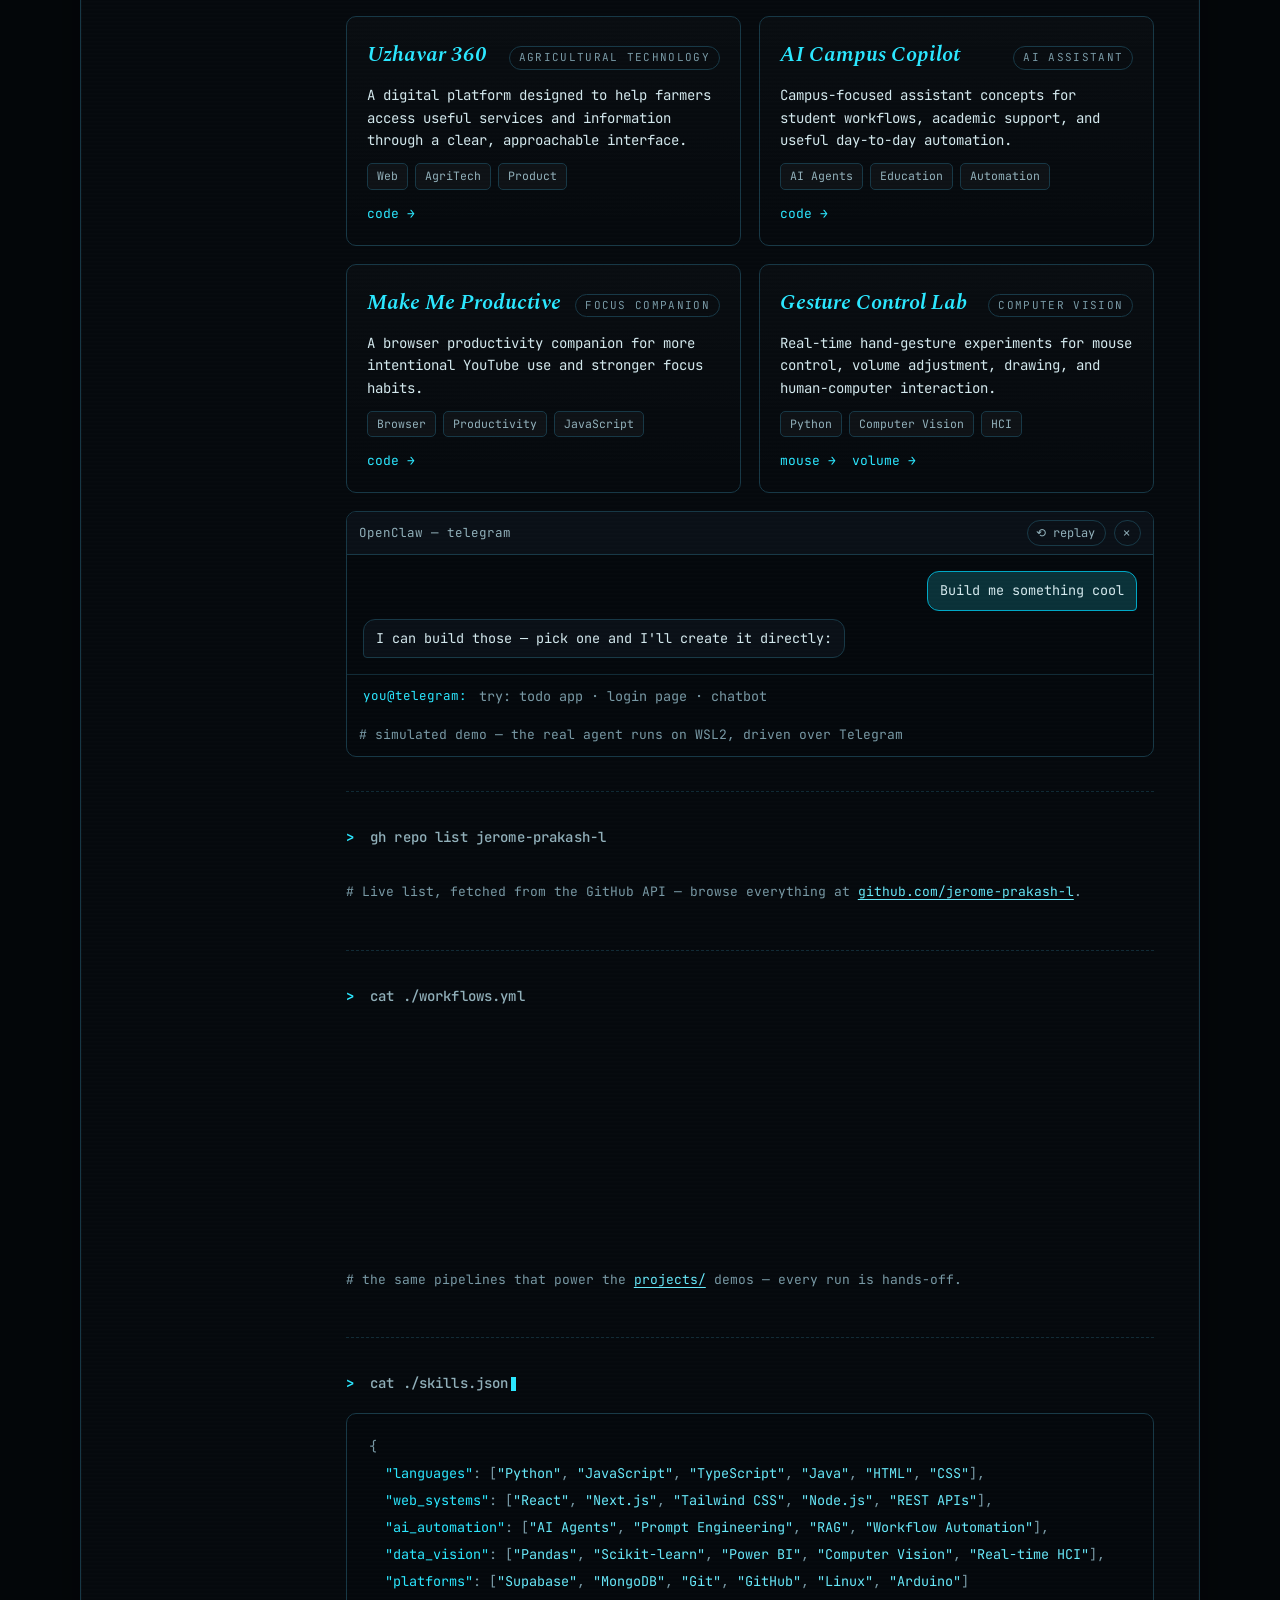
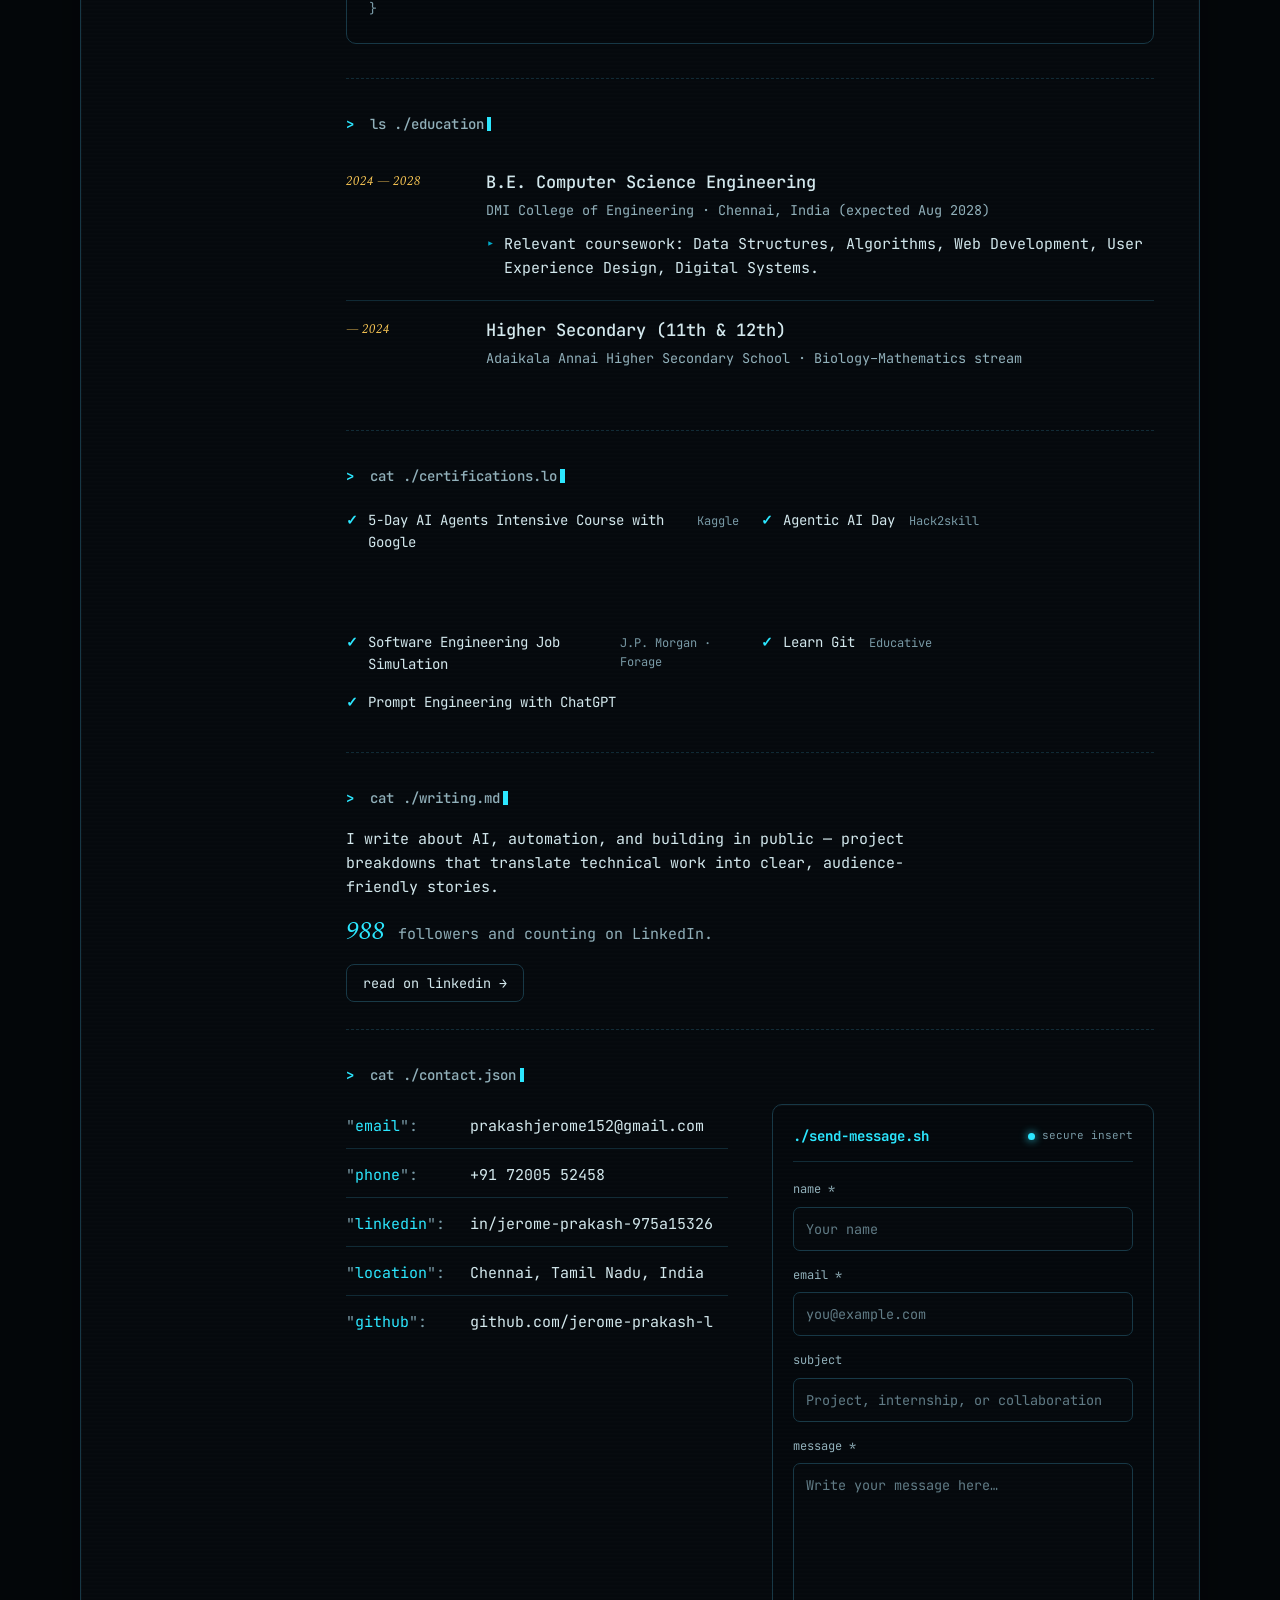
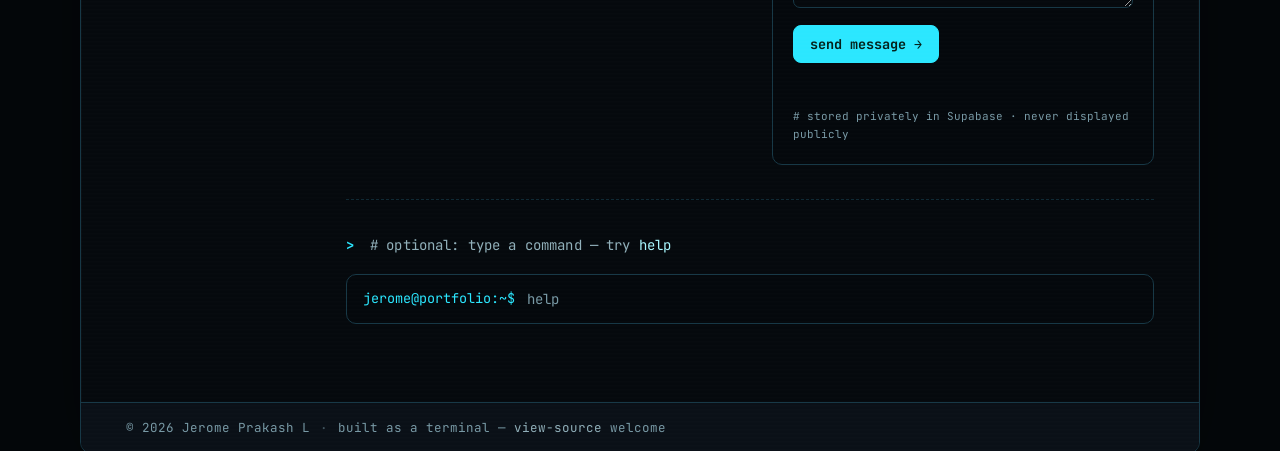
==== commit f00f24d8: "Add recruiter mode candidate brief" ====
--- a/index.html
+++ b/index.html
@@ -55,7 +55,7 @@
   <link rel="preconnect" href="https://fonts.gstatic.com" crossorigin />
   <link href="https://fonts.googleapis.com/css2?family=JetBrains+Mono:wght@400;500;700&family=Spectral:ital,wght@1,500;1,600&display=swap" rel="stylesheet" />
 
-  <link rel="stylesheet" href="styles.css" />
+  <link rel="stylesheet" href="styles.css?v=2026.3" />
 </head>
 <body>
   <a class="skip-link" href="#content">Skip to content</a>
@@ -72,6 +72,9 @@
         </div>
         <div class="titlebar__title">J.A.R.V.I.S. // PORTFOLIO ONLINE</div>
         <div class="titlebar__controls">
+          <button class="ghost-btn recruiter-chip recruiter-launch" type="button" aria-haspopup="dialog" aria-controls="recruiter-mode" title="Open a 60-second recruiter overview">
+            <span aria-hidden="true">◎</span><span class="recruiter-chip__label">recruiter mode</span>
+          </button>
           <button id="theme-toggle" class="ghost-btn" type="button" aria-label="Switch colour theme" title="Switch theme (arc / armor)">
             <span class="theme-dot" aria-hidden="true"></span><span class="theme-name">arc</span>
           </button>
@@ -116,6 +119,7 @@
             <a class="nav-link" href="#contact" data-cmd="contact"><span class="nav-prompt">&gt;</span> contact</a>
           </nav>
           <div class="sidebar__foot">
+            <button class="sidebar__recruiter recruiter-launch" type="button" aria-haspopup="dialog" aria-controls="recruiter-mode"><span aria-hidden="true">◎</span> recruiter mode</button>
             <a class="sidebar__resume" href="Jerome_Prakash_L_Resume.pdf" target="_blank" rel="noopener">&#8595; resume.pdf</a>
             <div class="sidebar__version">MARK JPL-26 · v2026.2</div>
           </div>
@@ -150,6 +154,7 @@
                 </p>
                 <div class="whoami__actions">
                   <a class="btn btn--solid" href="#projects" data-cmd="projects" aria-label="View projects">ls ./projects</a>
+                  <button class="btn btn--recruiter recruiter-launch" type="button" aria-haspopup="dialog" aria-controls="recruiter-mode">◎ recruiter mode</button>
                   <a class="btn" href="#contact" data-cmd="contact" aria-label="Contact me">./contact.sh</a>
                 </div>
               </div>
@@ -651,6 +656,80 @@
     </div>
   </div>
 
-  <script src="script.js" defer></script>
+  <!-- ===== Recruiter Mode: focused 60-second candidate brief ===== -->
+  <dialog class="recruiter-mode" id="recruiter-mode" aria-labelledby="recruiter-title" aria-describedby="recruiter-summary">
+    <div class="recruiter-mode__shell">
+      <header class="recruiter-mode__head">
+        <div>
+          <p class="recruiter-mode__eyebrow">J.A.R.V.I.S. // CANDIDATE BRIEF</p>
+          <h2 id="recruiter-title">Jerome Prakash L</h2>
+          <p class="recruiter-mode__role">AI Agent &amp; Automation Builder · Full-Stack Developer · Computer Vision Explorer</p>
+        </div>
+        <button class="recruiter-mode__close" type="button" data-recruiter-close aria-label="Close Recruiter Mode">×</button>
+      </header>
+
+      <div class="recruiter-mode__status" role="status">
+        <span><i aria-hidden="true"></i> OPEN TO SWE / AI INTERNSHIPS</span>
+        <span>CHENNAI, INDIA</span>
+        <span>B.E. CSE · 2024–2028</span>
+      </div>
+
+      <p class="recruiter-mode__summary" id="recruiter-summary">
+        CSE student who turns practical problems into working AI, automation, full-stack, data, and computer-vision products. Strongest when prototyping quickly, learning unfamiliar systems, and making technical ideas useful to real people.
+      </p>
+
+      <div class="recruiter-mode__grid">
+        <section class="recruiter-panel recruiter-panel--projects" aria-labelledby="recruiter-projects-title">
+          <div class="recruiter-panel__head">
+            <span>01</span><h3 id="recruiter-projects-title">Selected mission dossiers</h3>
+          </div>
+          <article class="recruiter-project">
+            <div><strong>SkillBridge Local</strong><span>Full-stack marketplace</span></div>
+            <p>Next.js and Supabase platform connecting local businesses with students for scoped micro-tech work.</p>
+            <p class="recruiter-project__links"><a href="https://skillbridge-local-chennai.netlify.app" target="_blank" rel="noopener">live ↗</a><a href="https://github.com/JEROME-PRAKASH-L/skillbridge-local" target="_blank" rel="noopener">code ↗</a></p>
+          </article>
+          <article class="recruiter-project">
+            <div><strong>AI-Powered Document Analysis</strong><span>Document intelligence</span></div>
+            <p>TypeScript workflow for intelligent document analysis and structured extraction.</p>
+            <p class="recruiter-project__links"><a href="https://github.com/JEROME-PRAKASH-L/AI-Powered-Document-Analysis-Extraction" target="_blank" rel="noopener">code ↗</a></p>
+          </article>
+          <article class="recruiter-project">
+            <div><strong>Gesture Control Lab</strong><span>Computer vision &amp; HCI</span></div>
+            <p>Real-time hand-gesture interfaces for mouse control, volume, drawing, and interaction.</p>
+            <p class="recruiter-project__links"><a href="https://github.com/JEROME-PRAKASH-L/Hand-Gesture-Mouse-Control-Project" target="_blank" rel="noopener">code ↗</a></p>
+          </article>
+        </section>
+
+        <div class="recruiter-mode__stack">
+          <section class="recruiter-panel" aria-labelledby="recruiter-experience-title">
+            <div class="recruiter-panel__head">
+              <span>02</span><h3 id="recruiter-experience-title">Field experience</h3>
+            </div>
+            <div class="recruiter-record"><strong>Data Analytics Intern</strong><span>THIRANEX · Jun–Jul 2026</span><p>Dashboards, customer segmentation, K-Means, Linear Regression, Python, Excel, and Power BI.</p></div>
+            <div class="recruiter-record"><strong>VLSI &amp; Embedded Trainee</strong><span>ZARA TECH · Jun–Jul 2026</span><p>Verilog HDL, finite-state machines, Arduino UNO, Embedded C, and sensor prototypes.</p></div>
+          </section>
+
+          <section class="recruiter-panel" aria-labelledby="recruiter-stack-title">
+            <div class="recruiter-panel__head">
+              <span>03</span><h3 id="recruiter-stack-title">Core systems</h3>
+            </div>
+            <ul class="recruiter-skills" aria-label="Core technical skills">
+              <li>Python</li><li>JavaScript</li><li>TypeScript</li><li>React</li><li>Next.js</li><li>Supabase</li><li>AI Agents</li><li>RAG</li><li>Automation</li><li>Computer Vision</li><li>Pandas</li><li>Power BI</li>
+            </ul>
+          </section>
+        </div>
+      </div>
+
+      <footer class="recruiter-mode__actions">
+        <a class="btn btn--solid" href="Jerome_Prakash_L_Resume.pdf" target="_blank" rel="noopener">↓ résumé</a>
+        <a class="btn" href="https://github.com/JEROME-PRAKASH-L" target="_blank" rel="noopener">GitHub ↗</a>
+        <a class="btn" href="https://www.linkedin.com/in/jerome-prakash-975a15326" target="_blank" rel="noopener">LinkedIn ↗</a>
+        <a class="btn" href="mailto:prakashjerome152@gmail.com?subject=Internship%20opportunity%20for%20Jerome%20Prakash%20L">contact Jerome →</a>
+        <button class="recruiter-mode__return" type="button" data-recruiter-close>return to portfolio</button>
+      </footer>
+    </div>
+  </dialog>
+
+  <script src="script.js?v=2026.3" defer></script>
 </body>
 </html>
--- a/styles.css
+++ b/styles.css
@@ -167,7 +167,7 @@
   font-size: 13px;
   letter-spacing: 0.02em;
 }
-.titlebar__controls { display: flex; align-items: center; }
+.titlebar__controls { display: flex; align-items: center; gap: 8px; }
 
 .ghost-btn {
   font-family: var(--font-mono);
@@ -184,6 +184,11 @@
   transition: border-color .15s, color .15s;
 }
 .ghost-btn:hover { color: var(--text); border-color: var(--accent-deep); }
+.recruiter-chip {
+  color: var(--amber);
+  border-color: color-mix(in srgb, var(--amber) 50%, var(--border));
+}
+.recruiter-chip:hover { color: #fff3bd; border-color: var(--amber); background: rgba(246,196,83,.08); }
 .theme-dot {
   width: 9px; height: 9px; border-radius: 50%;
   background: var(--accent);
@@ -286,15 +291,24 @@
 .nav-link.is-active .nav-prompt { color: var(--accent); }
 
 .sidebar__foot { margin-top: auto; display: flex; flex-direction: column; gap: 12px; }
+.sidebar__recruiter,
 .sidebar__resume {
+  width: 100%;
+  font-family: var(--font-mono);
   font-size: 13px;
-  color: var(--accent);
   border: 1px solid var(--border);
   border-radius: 7px;
   padding: 8px 10px;
   text-align: center;
   transition: border-color .15s, background .15s;
 }
+.sidebar__recruiter {
+  color: var(--amber);
+  background: linear-gradient(90deg, rgba(246,196,83,.06), rgba(43,231,255,.04));
+  cursor: pointer;
+}
+.sidebar__resume { color: var(--accent); }
+.sidebar__recruiter:hover,
 .sidebar__resume:hover { text-decoration: none; border-color: var(--accent-deep); background: var(--accent-glow); }
 .sidebar__version { color: var(--text-faint); font-size: 11px; letter-spacing: 0.08em; }
 
@@ -406,6 +420,13 @@
 .btn:hover { text-decoration: none; border-color: var(--accent-deep); background: rgba(255,255,255,0.03); transform: translateY(-1px); }
 .btn--solid { color: #04201a; background: var(--accent); border-color: var(--accent); font-weight: 700; }
 .btn--solid:hover { background: var(--accent-soft); border-color: var(--accent-soft); color: #04201a; }
+.btn--recruiter {
+  color: var(--amber);
+  border-color: color-mix(in srgb, var(--amber) 55%, var(--border));
+  background: rgba(246,196,83,.055);
+  cursor: pointer;
+}
+.btn--recruiter:hover { color: #fff2b3; border-color: var(--amber); background: rgba(246,196,83,.1); }
 
 /* ---------- J.A.R.V.I.S. system profile ---------- */
 .system-profile {
@@ -1068,6 +1089,170 @@
 .footer code { color: var(--text-dim); }
 .footer__sep { opacity: 0.5; }
 
+/* ---------- Recruiter Mode ---------- */
+body.is-recruiter-open { overflow: hidden; }
+.recruiter-mode {
+  width: min(1060px, calc(100vw - 32px));
+  max-width: none;
+  max-height: min(92vh, 900px);
+  margin: auto;
+  padding: 0;
+  color: var(--text);
+  background: #04090e;
+  border: 1px solid color-mix(in srgb, var(--accent) 60%, var(--border));
+  border-radius: 16px;
+  overflow: hidden;
+  box-shadow: 0 35px 100px rgba(0,0,0,.78), 0 0 60px rgba(43,231,255,.09);
+}
+.recruiter-mode::backdrop {
+  background: rgba(0,3,7,.86);
+  backdrop-filter: blur(9px) saturate(.72);
+}
+.recruiter-mode__shell {
+  position: relative;
+  max-height: min(92vh, 900px);
+  overflow-y: auto;
+  padding: clamp(20px, 3.6vw, 38px);
+  background:
+    linear-gradient(rgba(43,231,255,.022) 1px, transparent 1px),
+    linear-gradient(90deg, rgba(43,231,255,.022) 1px, transparent 1px),
+    radial-gradient(circle at 88% 0, rgba(43,231,255,.12), transparent 34%),
+    radial-gradient(circle at 0 100%, rgba(164,29,35,.13), transparent 38%),
+    #04090e;
+  background-size: 28px 28px, 28px 28px, auto, auto, auto;
+}
+.recruiter-mode__shell::before {
+  content: "";
+  position: absolute;
+  inset: 0 0 auto;
+  height: 3px;
+  background: linear-gradient(90deg, var(--armor-red), var(--amber), var(--accent), var(--accent-deep));
+}
+.recruiter-mode__head {
+  display: flex;
+  justify-content: space-between;
+  align-items: flex-start;
+  gap: 24px;
+  padding-bottom: 20px;
+  border-bottom: 1px solid var(--border);
+}
+.recruiter-mode__eyebrow {
+  margin: 0 0 8px;
+  color: var(--amber);
+  font-size: 11px;
+  font-weight: 700;
+  letter-spacing: .22em;
+}
+.recruiter-mode__head h2 {
+  color: var(--accent-soft);
+  font-size: clamp(28px, 5vw, 48px);
+  font-weight: 700;
+  letter-spacing: .02em;
+  line-height: 1.05;
+}
+.recruiter-mode__role { margin: 9px 0 0; color: var(--text-dim); font-size: 13px; }
+.recruiter-mode__close {
+  width: 42px;
+  height: 42px;
+  flex: 0 0 auto;
+  border: 1px solid var(--border);
+  border-radius: 50%;
+  color: var(--text-dim);
+  background: rgba(255,255,255,.025);
+  font: 300 27px/1 var(--font-mono);
+  cursor: pointer;
+}
+.recruiter-mode__close:hover { color: #fff; border-color: var(--accent); background: var(--accent-glow); }
+.recruiter-mode__status {
+  display: flex;
+  flex-wrap: wrap;
+  gap: 9px 20px;
+  padding: 14px 0;
+  color: var(--text-faint);
+  border-bottom: 1px dashed var(--border);
+  font-size: 10px;
+  letter-spacing: .12em;
+}
+.recruiter-mode__status span:first-child { color: var(--accent); }
+.recruiter-mode__status i {
+  display: inline-block;
+  width: 7px;
+  height: 7px;
+  margin-right: 7px;
+  border-radius: 50%;
+  background: var(--accent);
+  box-shadow: 0 0 10px var(--accent);
+}
+.recruiter-mode__summary {
+  max-width: 92ch;
+  margin: 20px 0;
+  color: var(--text);
+  font-size: 14px;
+  line-height: 1.7;
+}
+.recruiter-mode__grid {
+  display: grid;
+  grid-template-columns: minmax(0, 1.18fr) minmax(300px, .82fr);
+  gap: 16px;
+}
+.recruiter-mode__stack { display: grid; gap: 16px; }
+.recruiter-panel {
+  border: 1px solid var(--border);
+  background: rgba(3,10,15,.8);
+  box-shadow: inset 0 0 26px rgba(43,231,255,.025);
+}
+.recruiter-panel__head {
+  display: flex;
+  align-items: center;
+  gap: 10px;
+  padding: 10px 13px;
+  border-bottom: 1px solid var(--border);
+  background: linear-gradient(90deg, rgba(43,231,255,.075), transparent);
+}
+.recruiter-panel__head span { color: var(--amber); font-size: 10px; letter-spacing: .12em; }
+.recruiter-panel__head h3 { color: var(--accent-soft); font-size: 12px; font-weight: 700; letter-spacing: .08em; text-transform: uppercase; }
+.recruiter-project { padding: 14px; }
+.recruiter-project + .recruiter-project { border-top: 1px solid var(--border-soft); }
+.recruiter-project > div { display: flex; justify-content: space-between; gap: 10px; align-items: baseline; }
+.recruiter-project strong { color: var(--text); font-size: 14px; }
+.recruiter-project > div span { color: var(--amber); font-size: 9px; letter-spacing: .07em; text-transform: uppercase; text-align: right; }
+.recruiter-project p,
+.recruiter-record p { margin: 7px 0 0; color: var(--text-dim); font-size: 11.5px; line-height: 1.55; }
+.recruiter-project__links { display: flex; gap: 16px; }
+.recruiter-project__links a { color: var(--accent); font-size: 11px; font-weight: 700; }
+.recruiter-record { padding: 13px; }
+.recruiter-record + .recruiter-record { border-top: 1px solid var(--border-soft); }
+.recruiter-record strong { display: block; color: var(--text); font-size: 12px; }
+.recruiter-record > span { display: block; margin-top: 3px; color: var(--amber); font-size: 9.5px; letter-spacing: .06em; }
+.recruiter-skills { display: flex; flex-wrap: wrap; gap: 7px; padding: 13px; }
+.recruiter-skills li {
+  padding: 4px 9px;
+  border: 1px solid color-mix(in srgb, var(--accent) 35%, var(--border));
+  border-radius: 999px;
+  color: var(--accent-soft);
+  background: rgba(43,231,255,.04);
+  font-size: 10px;
+}
+.recruiter-mode__actions {
+  display: flex;
+  align-items: center;
+  flex-wrap: wrap;
+  gap: 9px;
+  margin-top: 18px;
+  padding-top: 18px;
+  border-top: 1px solid var(--border);
+}
+.recruiter-mode__return {
+  margin-left: auto;
+  padding: 8px;
+  color: var(--text-faint);
+  background: transparent;
+  border: 0;
+  font: 11px var(--font-mono);
+  cursor: pointer;
+}
+.recruiter-mode__return:hover { color: var(--accent); }
+
 /* =========================================================================
    Responsive
    ========================================================================= */
@@ -1075,6 +1260,7 @@
   body { font-size: 14.5px; }
   .window-body { grid-template-columns: 1fr; }
   .system-profile { grid-template-columns: 1fr; }
+  .recruiter-mode__grid { grid-template-columns: 1fr; }
 
   .sidebar {
     position: static;
@@ -1102,6 +1288,7 @@
   .nav-link.is-active { border-left: none; border-bottom-color: var(--accent); }
   .sidebar__foot { margin: 0 0 0 auto; flex-direction: row; align-items: center; gap: 10px; }
   .sidebar__resume { padding: 9px 12px; font-size: 12px; }
+  .sidebar__recruiter { width: auto; padding: 9px 12px; font-size: 12px; white-space: nowrap; }
   .ghost-btn { padding: 7px 12px; }
   a.contact__val { display: inline-block; padding-block: 5px; }
   .sidebar__version { display: none; }
@@ -1111,6 +1298,7 @@
   .screen { padding: 0; align-items: stretch; }
   .terminal { border-radius: 0; border-left: none; border-right: none; min-height: 100vh; }
   .titlebar__title { font-size: 11px; }
+  .recruiter-chip__label { display: none; }
   .jarvis-hero__status { grid-template-columns: repeat(2, minmax(0, 1fr)); font-size: 9px; }
   .jarvis-hero__status a { text-align: left; }
   .content { padding: 18px 16px 28px; }
@@ -1123,6 +1311,15 @@
   .contact__row { grid-template-columns: 88px 1fr; gap: 10px; }
   .reactor-grid { grid-template-columns: 1fr; }
   .sidebar__foot { width: 100%; margin: 4px 0 0; }
+  .recruiter-mode { width: 100vw; max-height: 100dvh; border: 0; border-radius: 0; }
+  .recruiter-mode__shell { max-height: 100dvh; padding: 20px 16px; }
+  .recruiter-mode__head { gap: 12px; }
+  .recruiter-mode__head h2 { font-size: 30px; }
+  .recruiter-mode__role { font-size: 11px; }
+  .recruiter-mode__status { display: grid; }
+  .recruiter-project > div { align-items: flex-start; }
+  .recruiter-mode__actions .btn { flex: 1 1 calc(50% - 9px); text-align: center; }
+  .recruiter-mode__return { width: 100%; margin-left: 0; }
 }
 
 /* =========================================================================
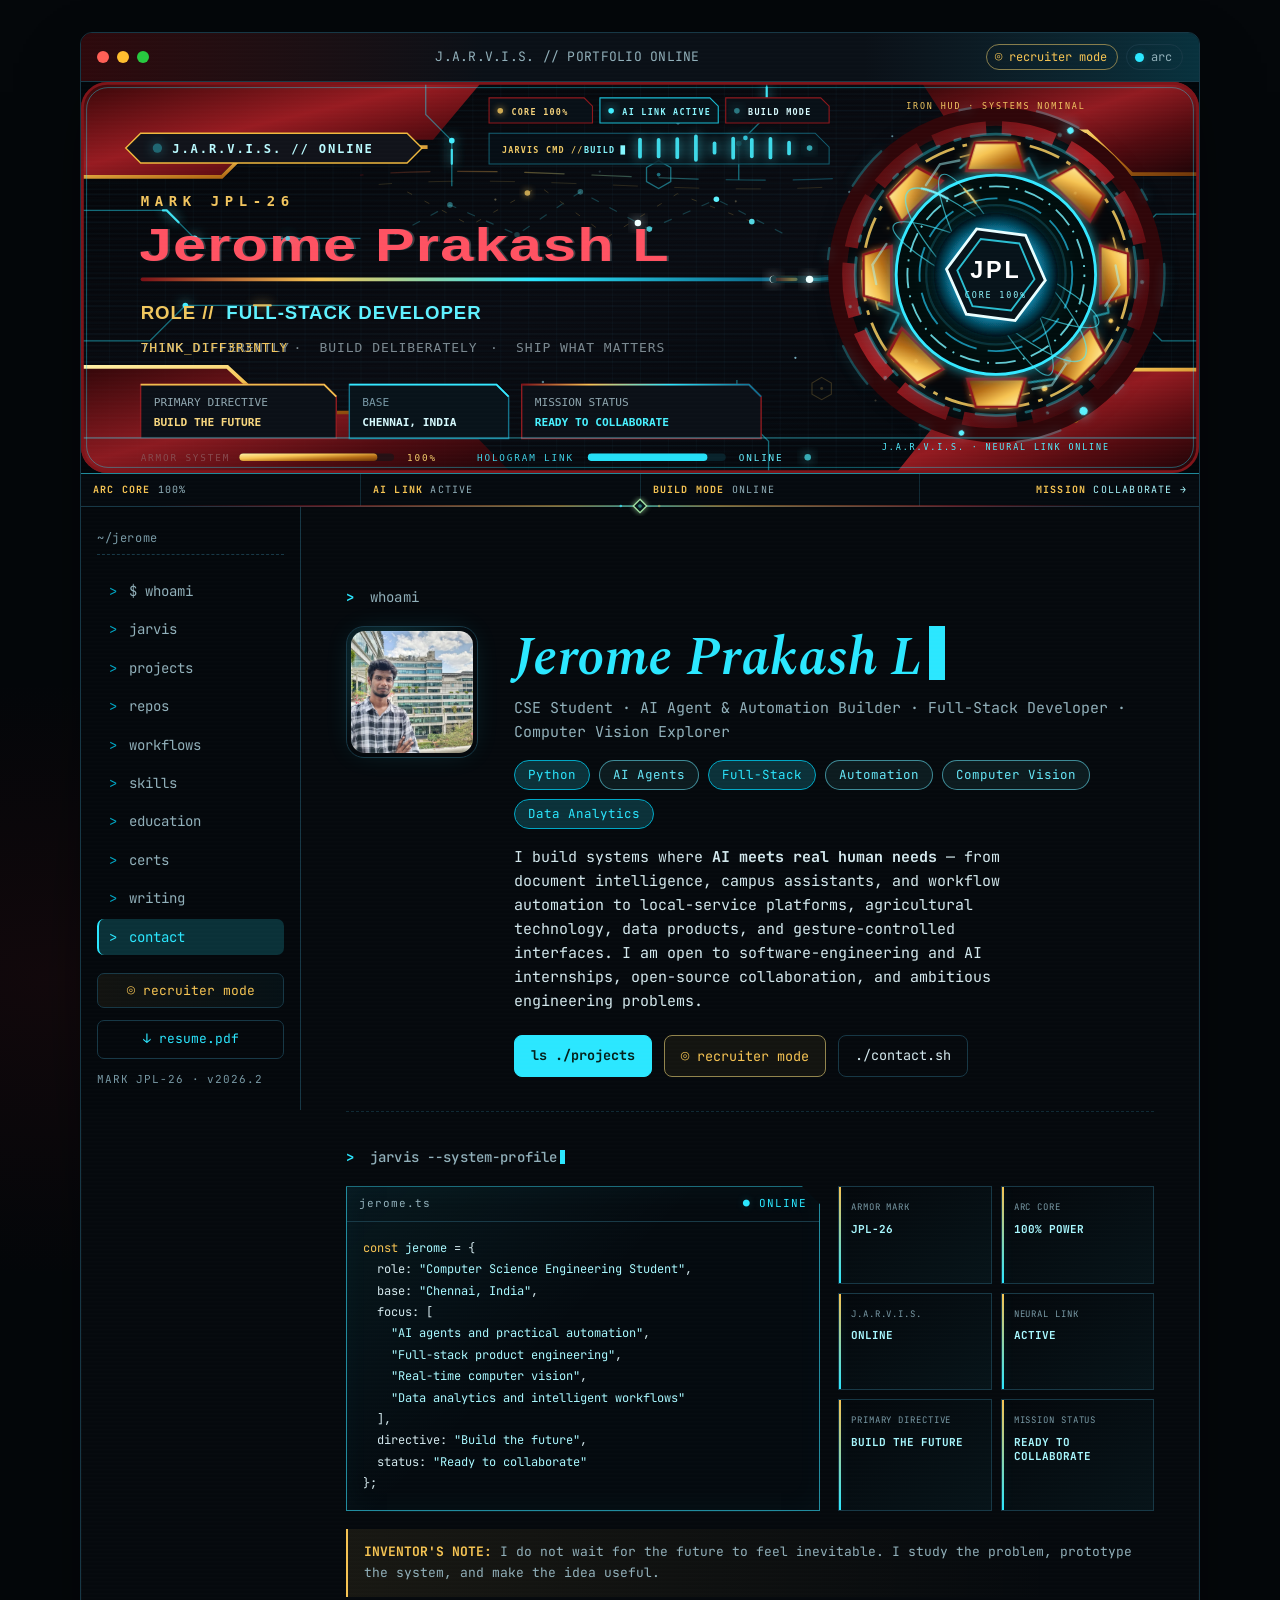
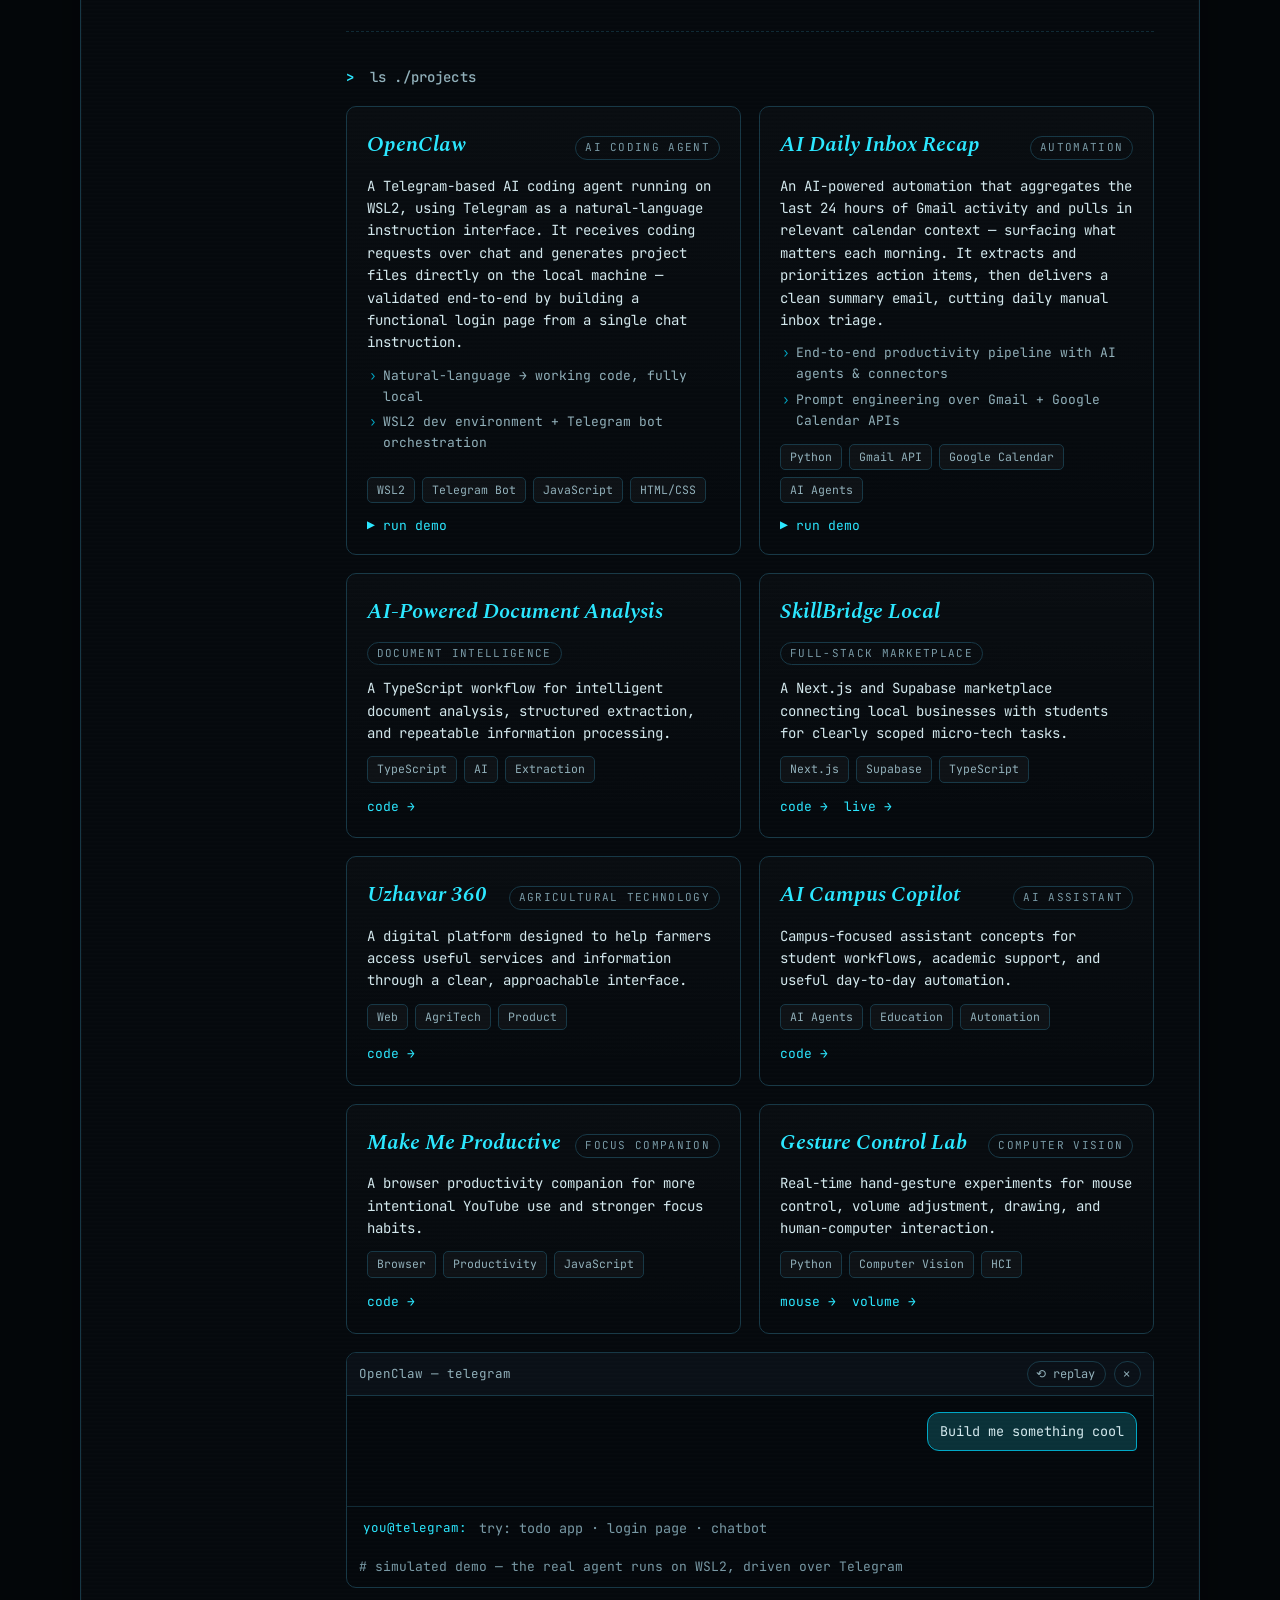
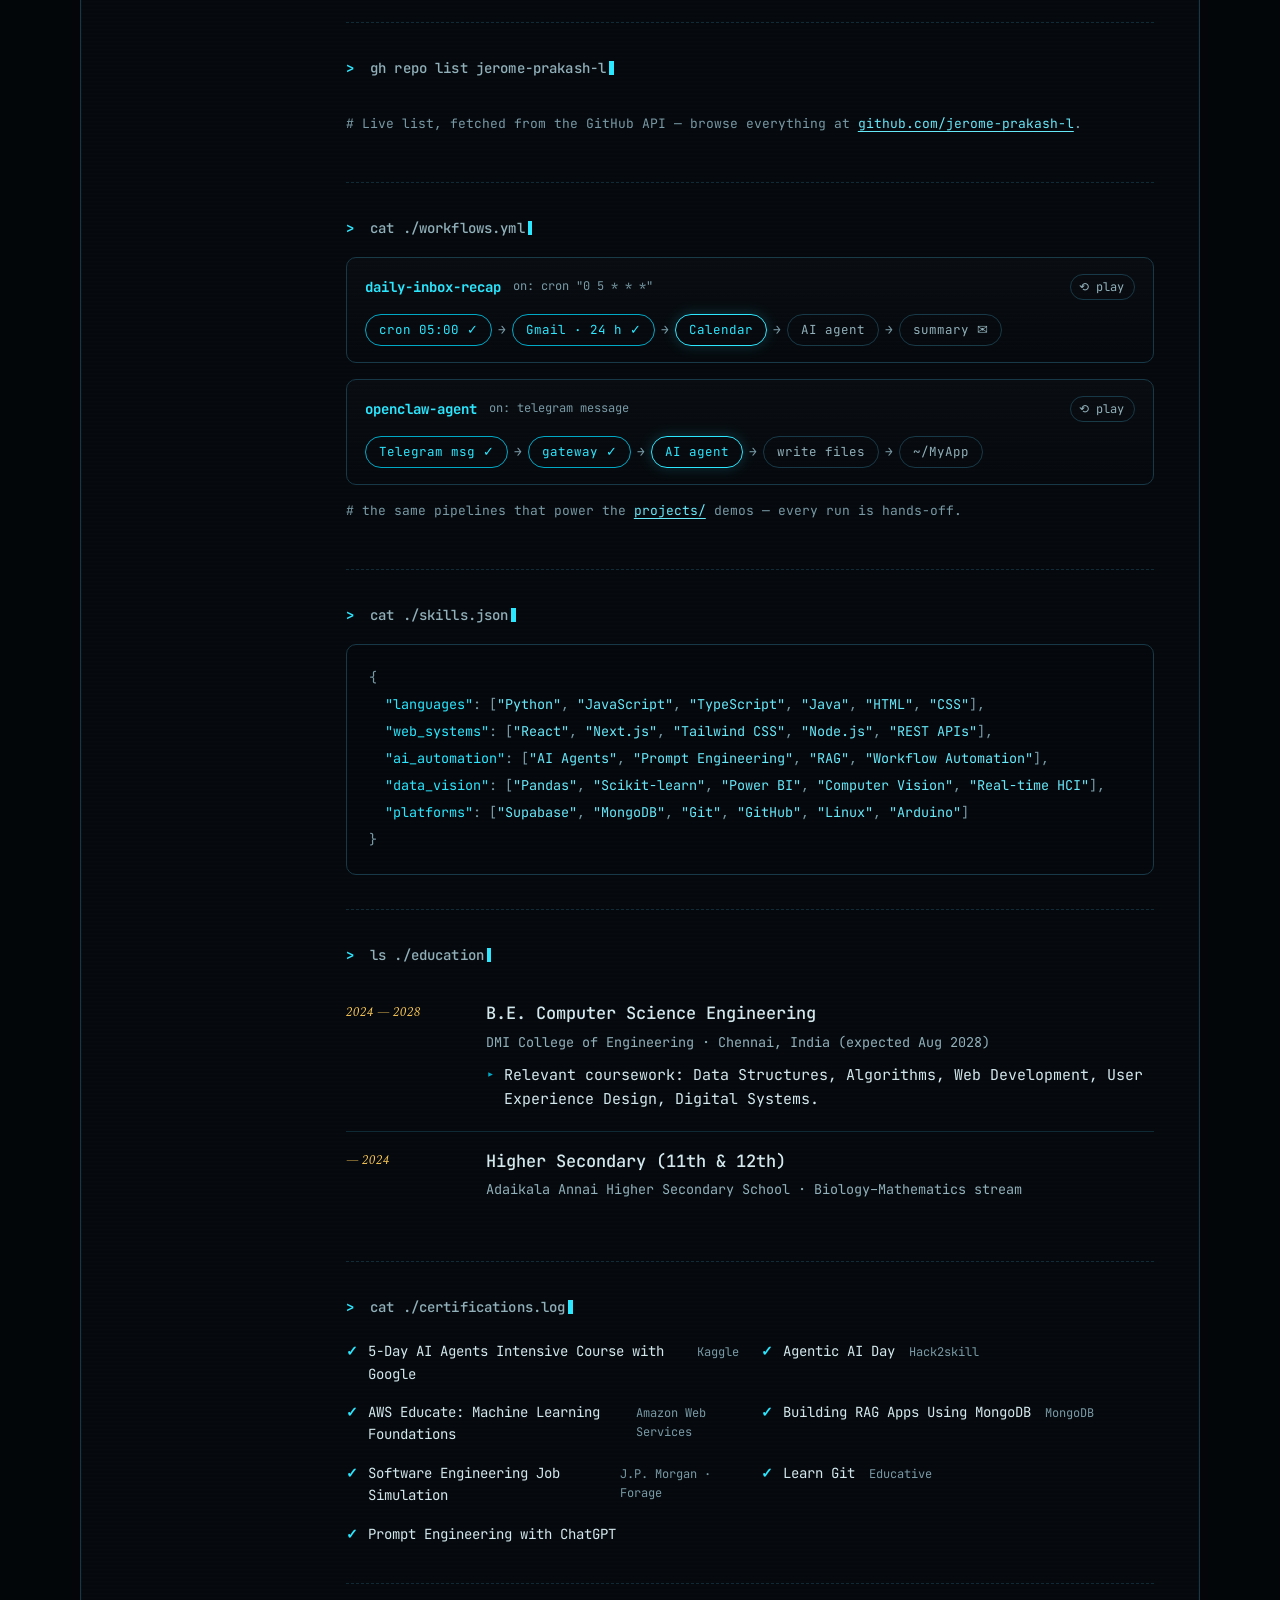
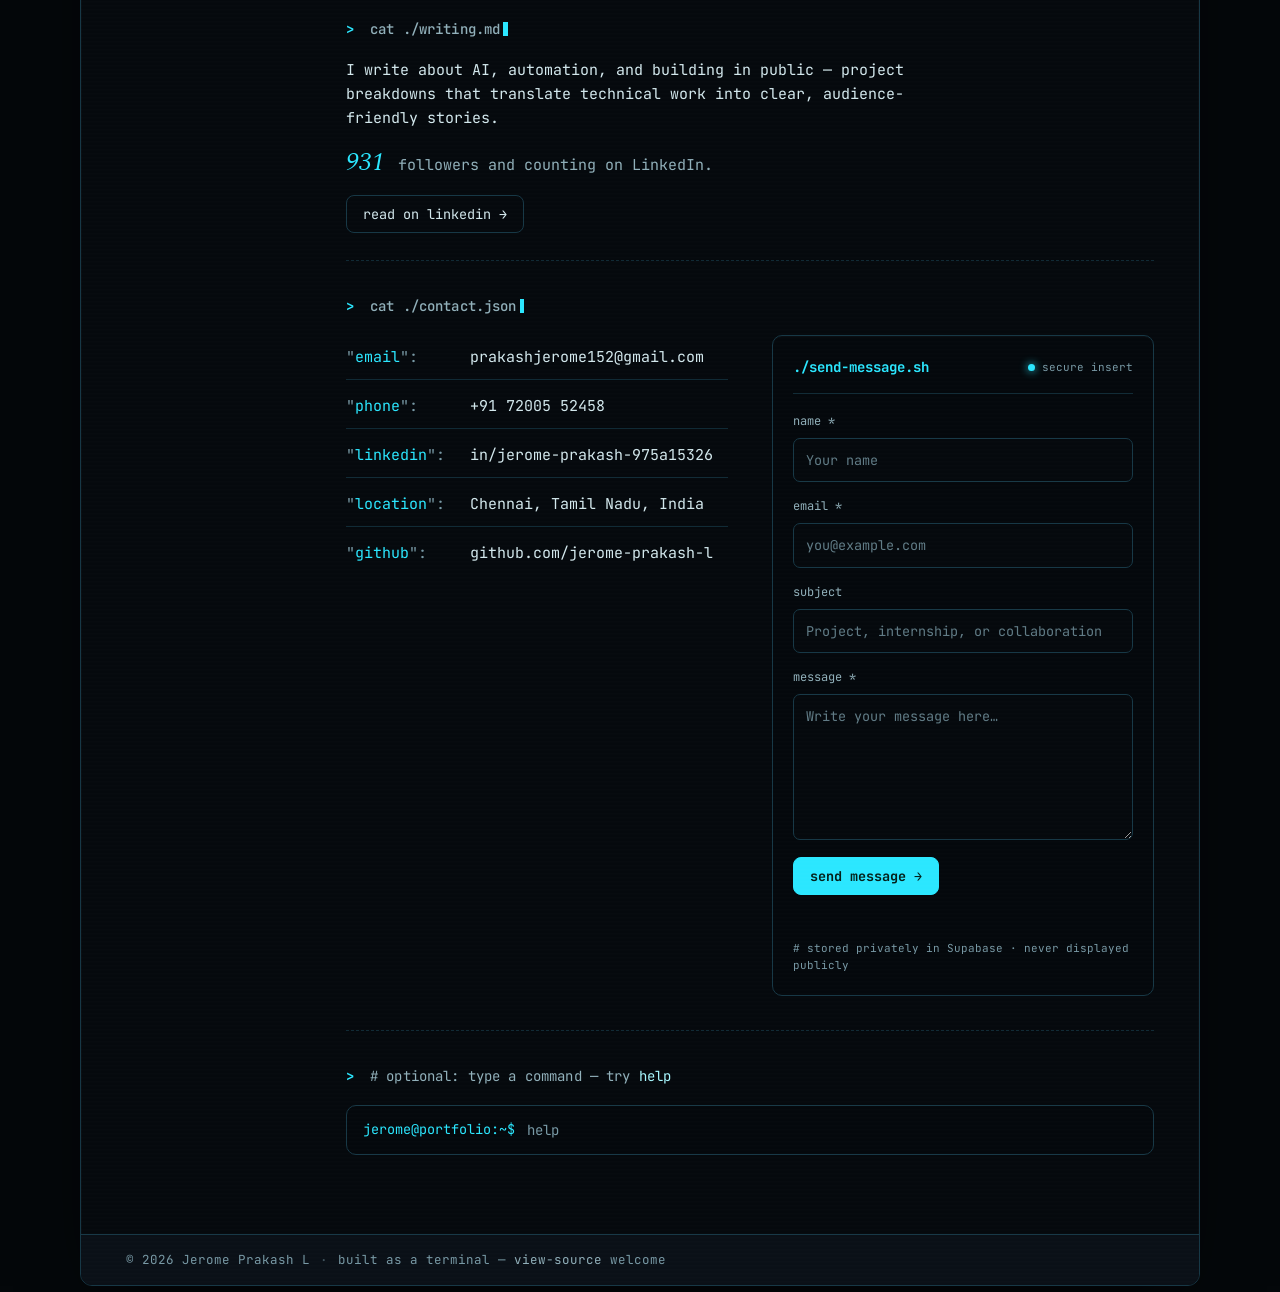
==== commit c3395ce6: "Remove experience section from portfolio" ====
--- a/index.html
+++ b/index.html
@@ -108,7 +108,6 @@
           <nav class="sidebar__nav">
             <a class="nav-link is-active" href="#whoami" data-cmd="whoami"><span class="nav-prompt">&gt;</span> $ whoami</a>
             <a class="nav-link" href="#jarvis" data-cmd="jarvis"><span class="nav-prompt">&gt;</span> jarvis</a>
-            <a class="nav-link" href="#experience" data-cmd="experience"><span class="nav-prompt">&gt;</span> experience</a>
             <a class="nav-link" href="#projects" data-cmd="projects"><span class="nav-prompt">&gt;</span> projects</a>
             <a class="nav-link" href="#repos" data-cmd="repos"><span class="nav-prompt">&gt;</span> repos</a>
             <a class="nav-link" href="#workflows" data-cmd="workflows"><span class="nav-prompt">&gt;</span> workflows</a>
@@ -190,47 +189,6 @@
               </dl>
             </div>
             <blockquote class="inventor-note"><strong>INVENTOR'S NOTE:</strong> I do not wait for the future to feel inevitable. I study the problem, prototype the system, and make the idea useful.</blockquote>
-          </section>
-
-          <!-- ===== experience ===== -->
-          <section class="section" id="experience" aria-labelledby="experience-cmd">
-            <h2 class="cmd" id="experience-cmd"><span class="cmd__prompt">&gt;</span> ls ./experience</h2>
-            <ol class="timeline">
-              <li class="timeline__item">
-                <div class="timeline__when">17 Jun — 16 Jul 2026</div>
-                <div class="timeline__what">
-                  <h3 class="timeline__role">Data Analytics Intern</h3>
-                  <p class="timeline__org">THIRANEX · 4-week internship</p>
-                  <ul class="bullets">
-                    <li>Cleaned, transformed, and explored real-world datasets using Python, Pandas, Excel, and Power BI.</li>
-                    <li>Built sales and revenue dashboards, customer segments, and predictive models with K-Means and Linear Regression.</li>
-                  </ul>
-                </div>
-              </li>
-              <li class="timeline__item">
-                <div class="timeline__when">22 Jun — 8 Jul 2026</div>
-                <div class="timeline__what">
-                  <h3 class="timeline__role">VLSI &amp; Embedded Control Trainee</h3>
-                  <p class="timeline__org">ZARA TECH · 15-day programme</p>
-                  <ul class="bullets">
-                    <li>Practised Verilog HDL modelling, testbenches, sequential circuits, and finite-state machines.</li>
-                    <li>Built Arduino UNO projects in Embedded C, including LED-control and temperature-alert prototypes.</li>
-                  </ul>
-                </div>
-              </li>
-              <li class="timeline__item">
-                <div class="timeline__when">2025 — now</div>
-                <div class="timeline__what">
-                  <h3 class="timeline__role">Personal Brand &amp; Content Strategy <span class="muted">(Technology)</span></h3>
-                  <p class="timeline__org">Self-directed · LinkedIn</p>
-                  <ul class="bullets">
-                    <li>Grew a technology-focused LinkedIn presence around AI, automation, and innovation to <strong>1,000+ followers</strong>.</li>
-                    <li>Published project breakdowns and written content that translate technical builds into clear, audience-friendly stories.</li>
-                  </ul>
-                </div>
-              </li>
-            </ol>
-            <p class="note"># Building in public — most of my work lives in the <a href="#projects" data-cmd="projects">projects/</a> directory.</p>
           </section>
 
           <!-- ===== projects ===== -->
@@ -701,17 +659,9 @@
         </section>
 
         <div class="recruiter-mode__stack">
-          <section class="recruiter-panel" aria-labelledby="recruiter-experience-title">
-            <div class="recruiter-panel__head">
-              <span>02</span><h3 id="recruiter-experience-title">Field experience</h3>
-            </div>
-            <div class="recruiter-record"><strong>Data Analytics Intern</strong><span>THIRANEX · Jun–Jul 2026</span><p>Dashboards, customer segmentation, K-Means, Linear Regression, Python, Excel, and Power BI.</p></div>
-            <div class="recruiter-record"><strong>VLSI &amp; Embedded Trainee</strong><span>ZARA TECH · Jun–Jul 2026</span><p>Verilog HDL, finite-state machines, Arduino UNO, Embedded C, and sensor prototypes.</p></div>
-          </section>
-
           <section class="recruiter-panel" aria-labelledby="recruiter-stack-title">
             <div class="recruiter-panel__head">
-              <span>03</span><h3 id="recruiter-stack-title">Core systems</h3>
+              <span>02</span><h3 id="recruiter-stack-title">Core systems</h3>
             </div>
             <ul class="recruiter-skills" aria-label="Core technical skills">
               <li>Python</li><li>JavaScript</li><li>TypeScript</li><li>React</li><li>Next.js</li><li>Supabase</li><li>AI Agents</li><li>RAG</li><li>Automation</li><li>Computer Vision</li><li>Pandas</li><li>Power BI</li>
@@ -730,6 +680,6 @@
     </div>
   </dialog>
 
-  <script src="script.js?v=2026.3" defer></script>
+  <script src="script.js?v=2026.4" defer></script>
 </body>
 </html>
